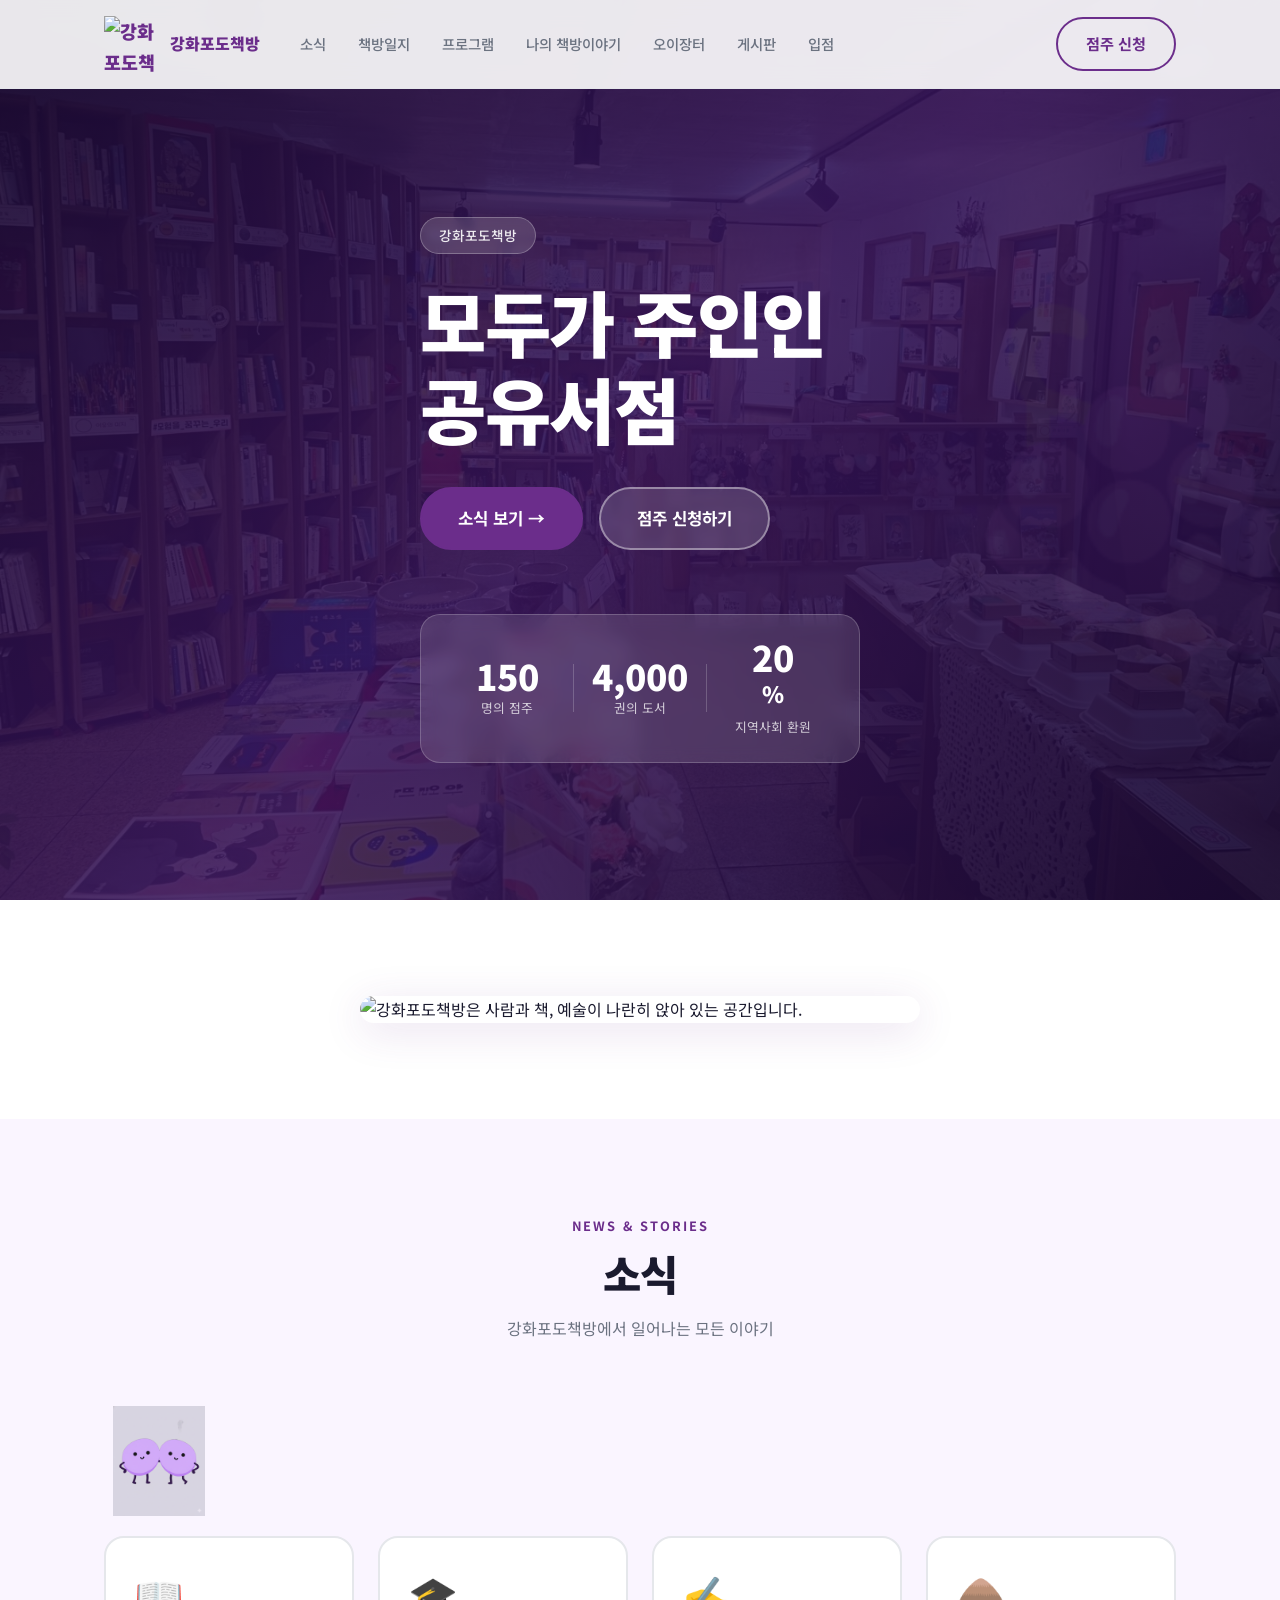
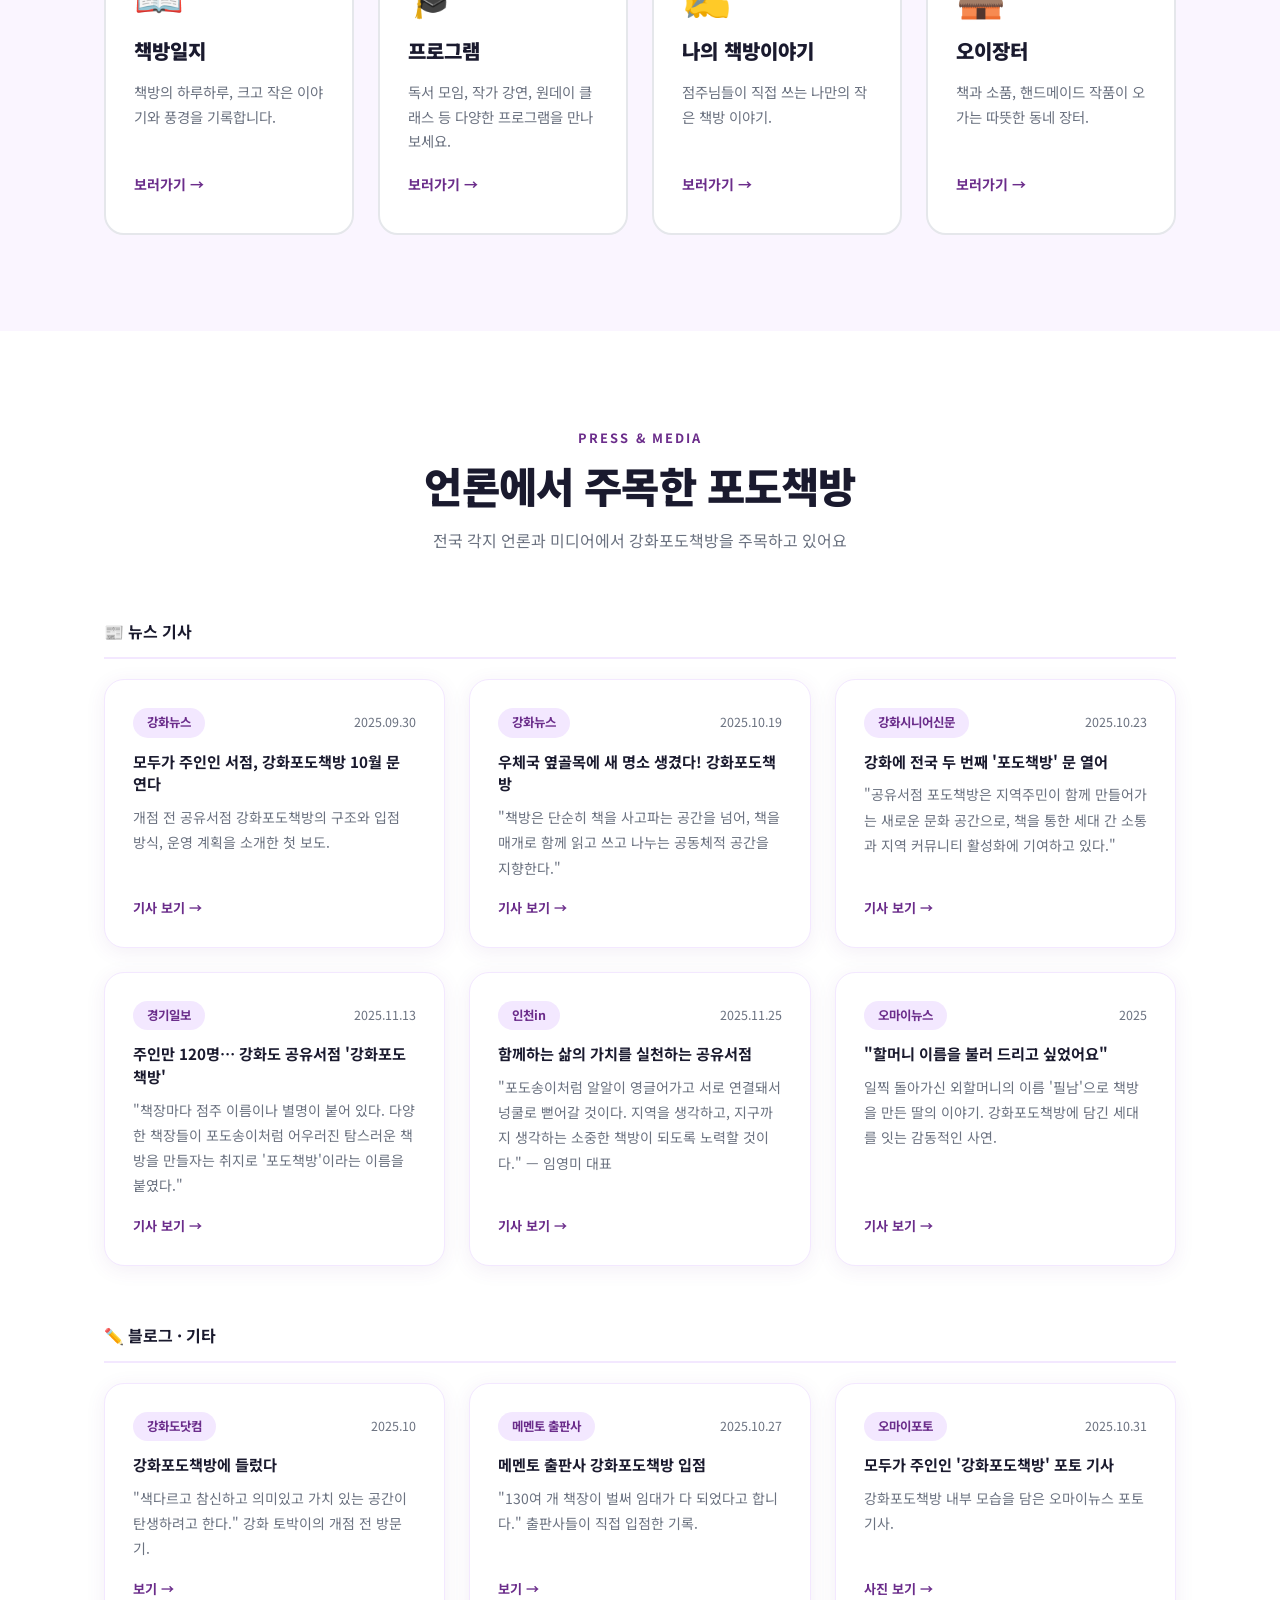
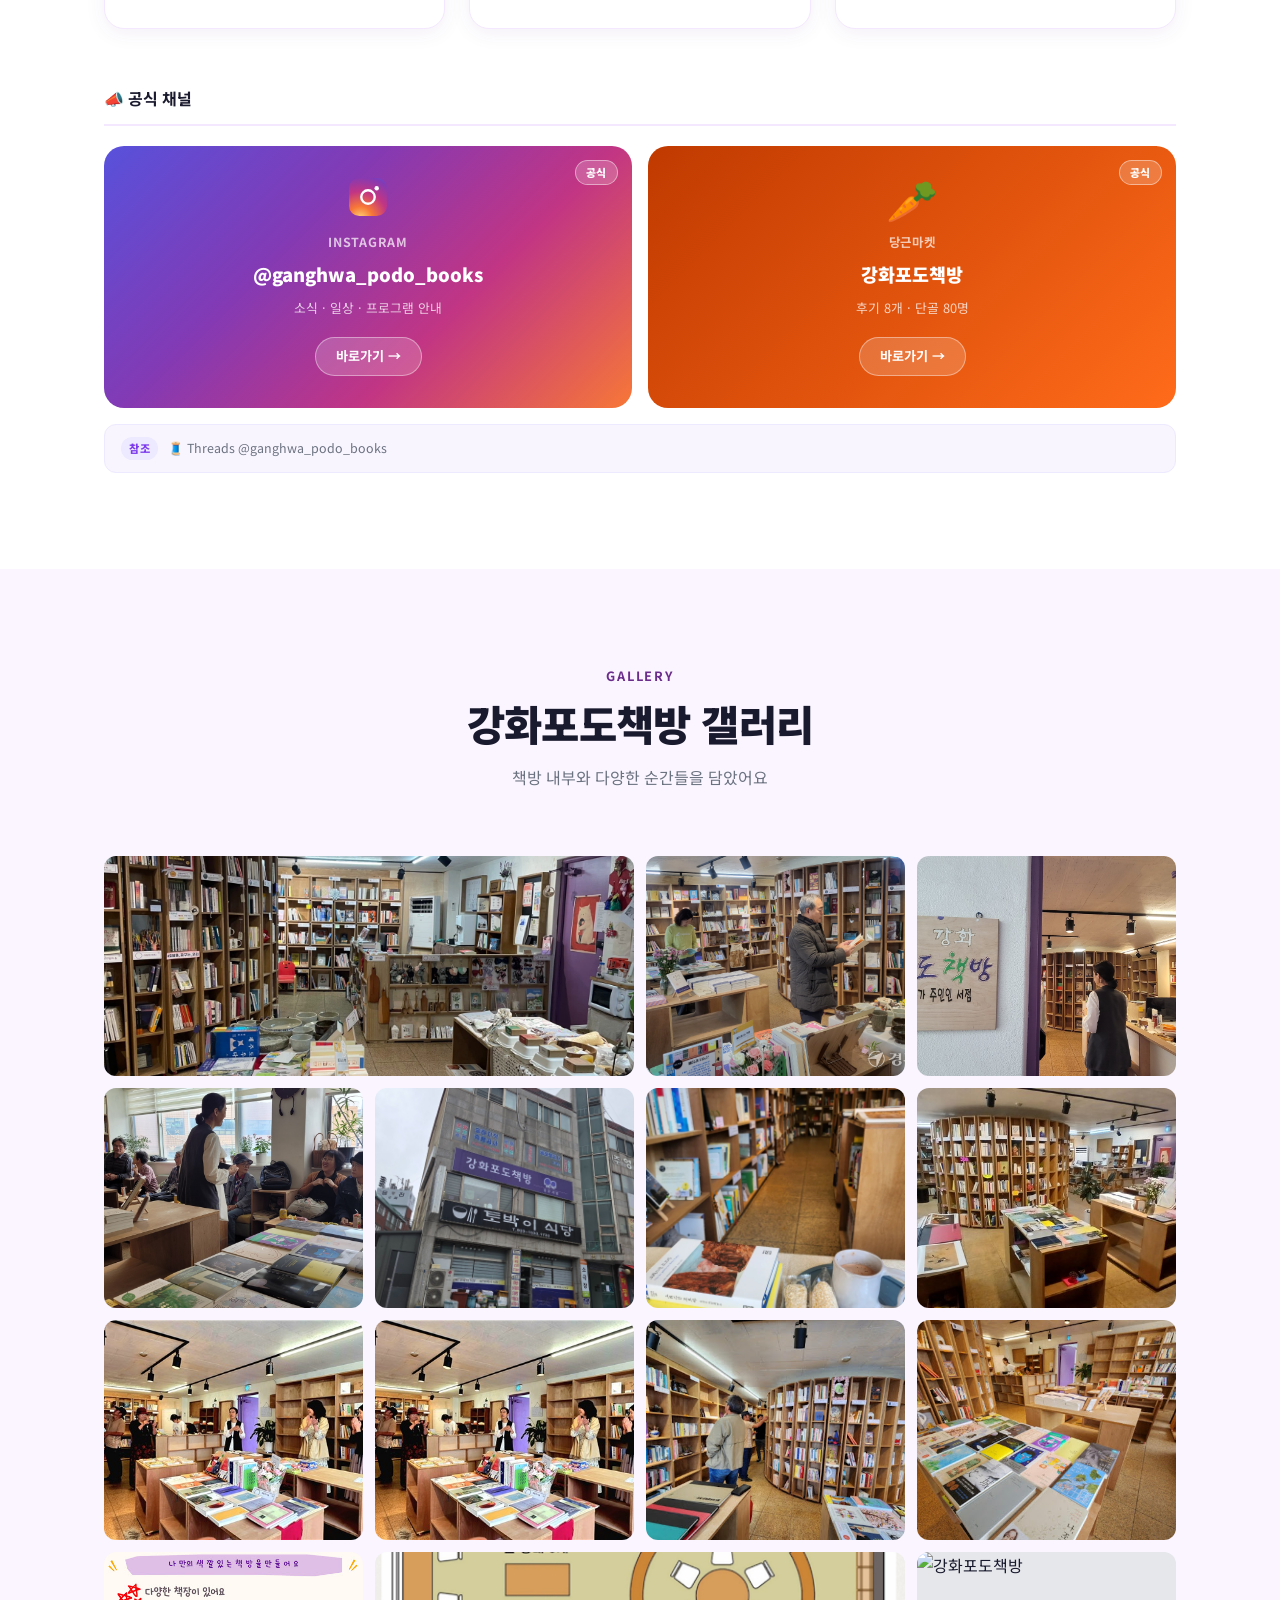
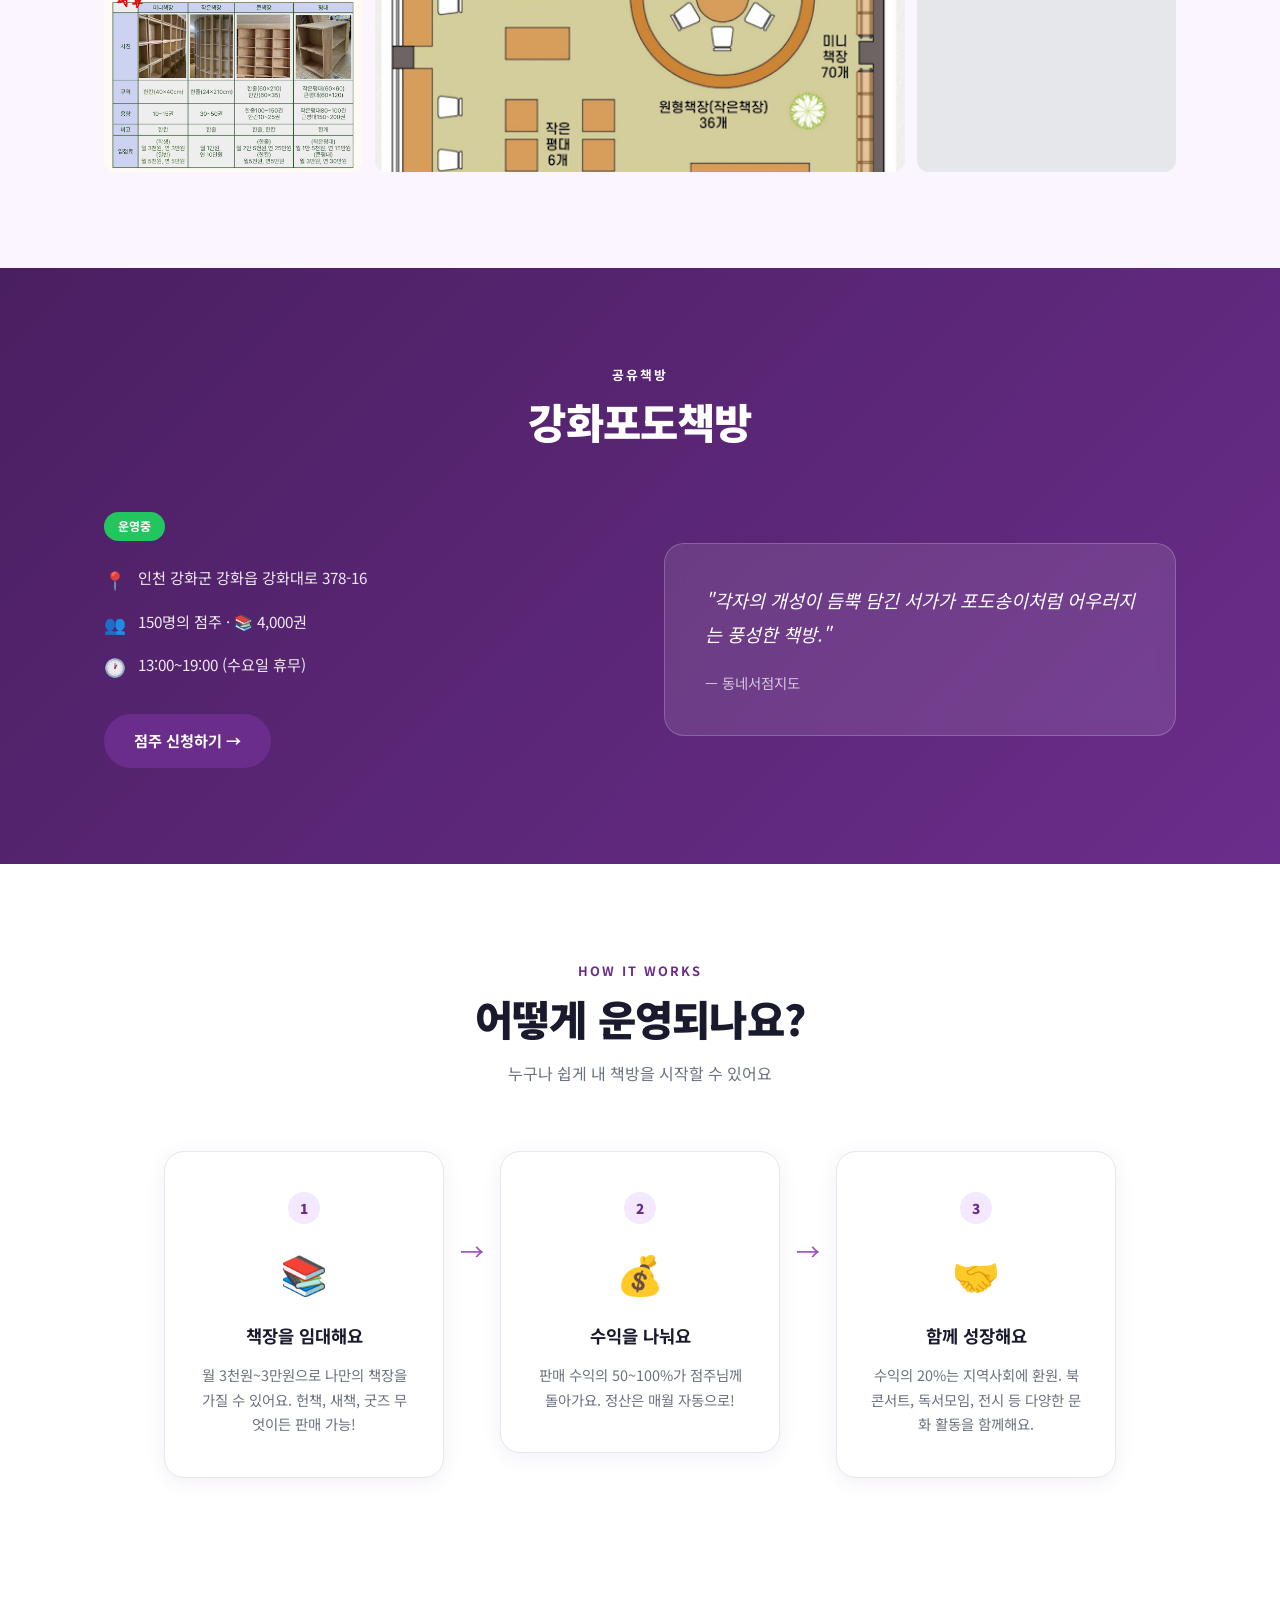
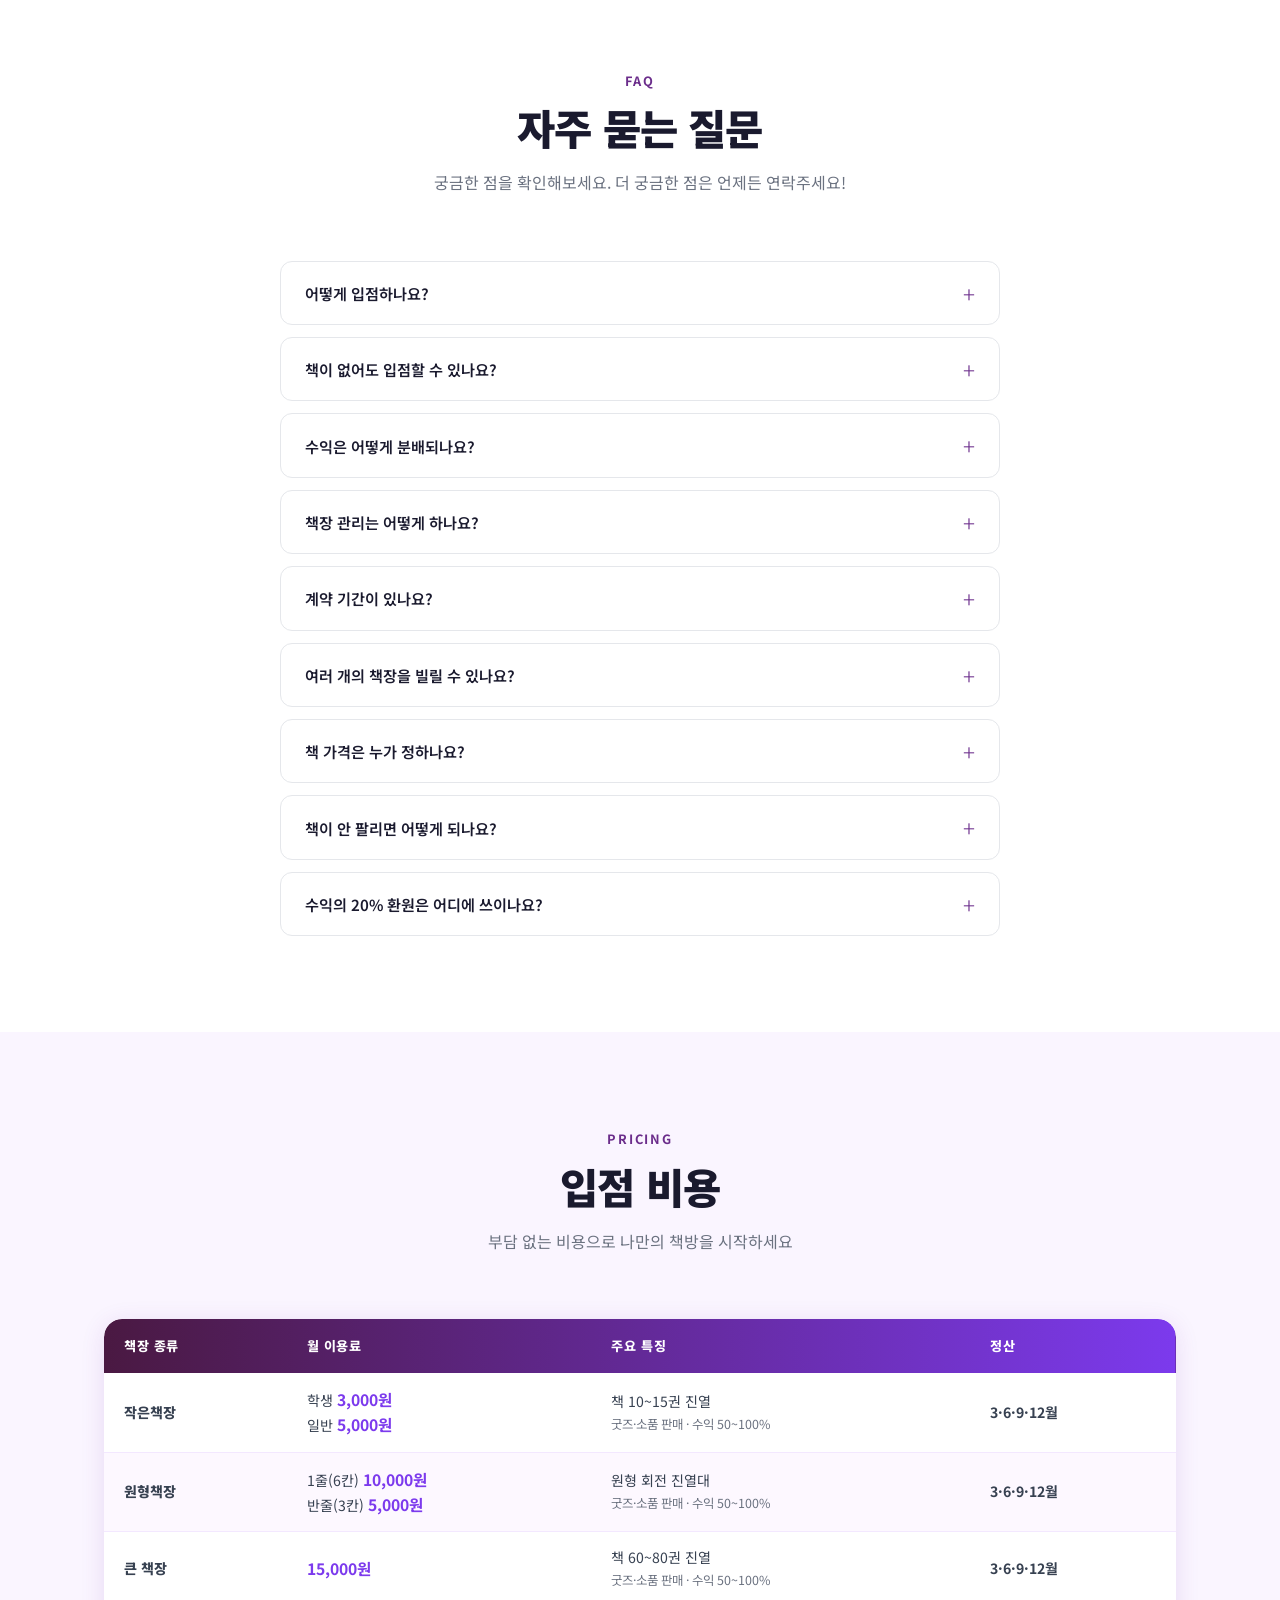
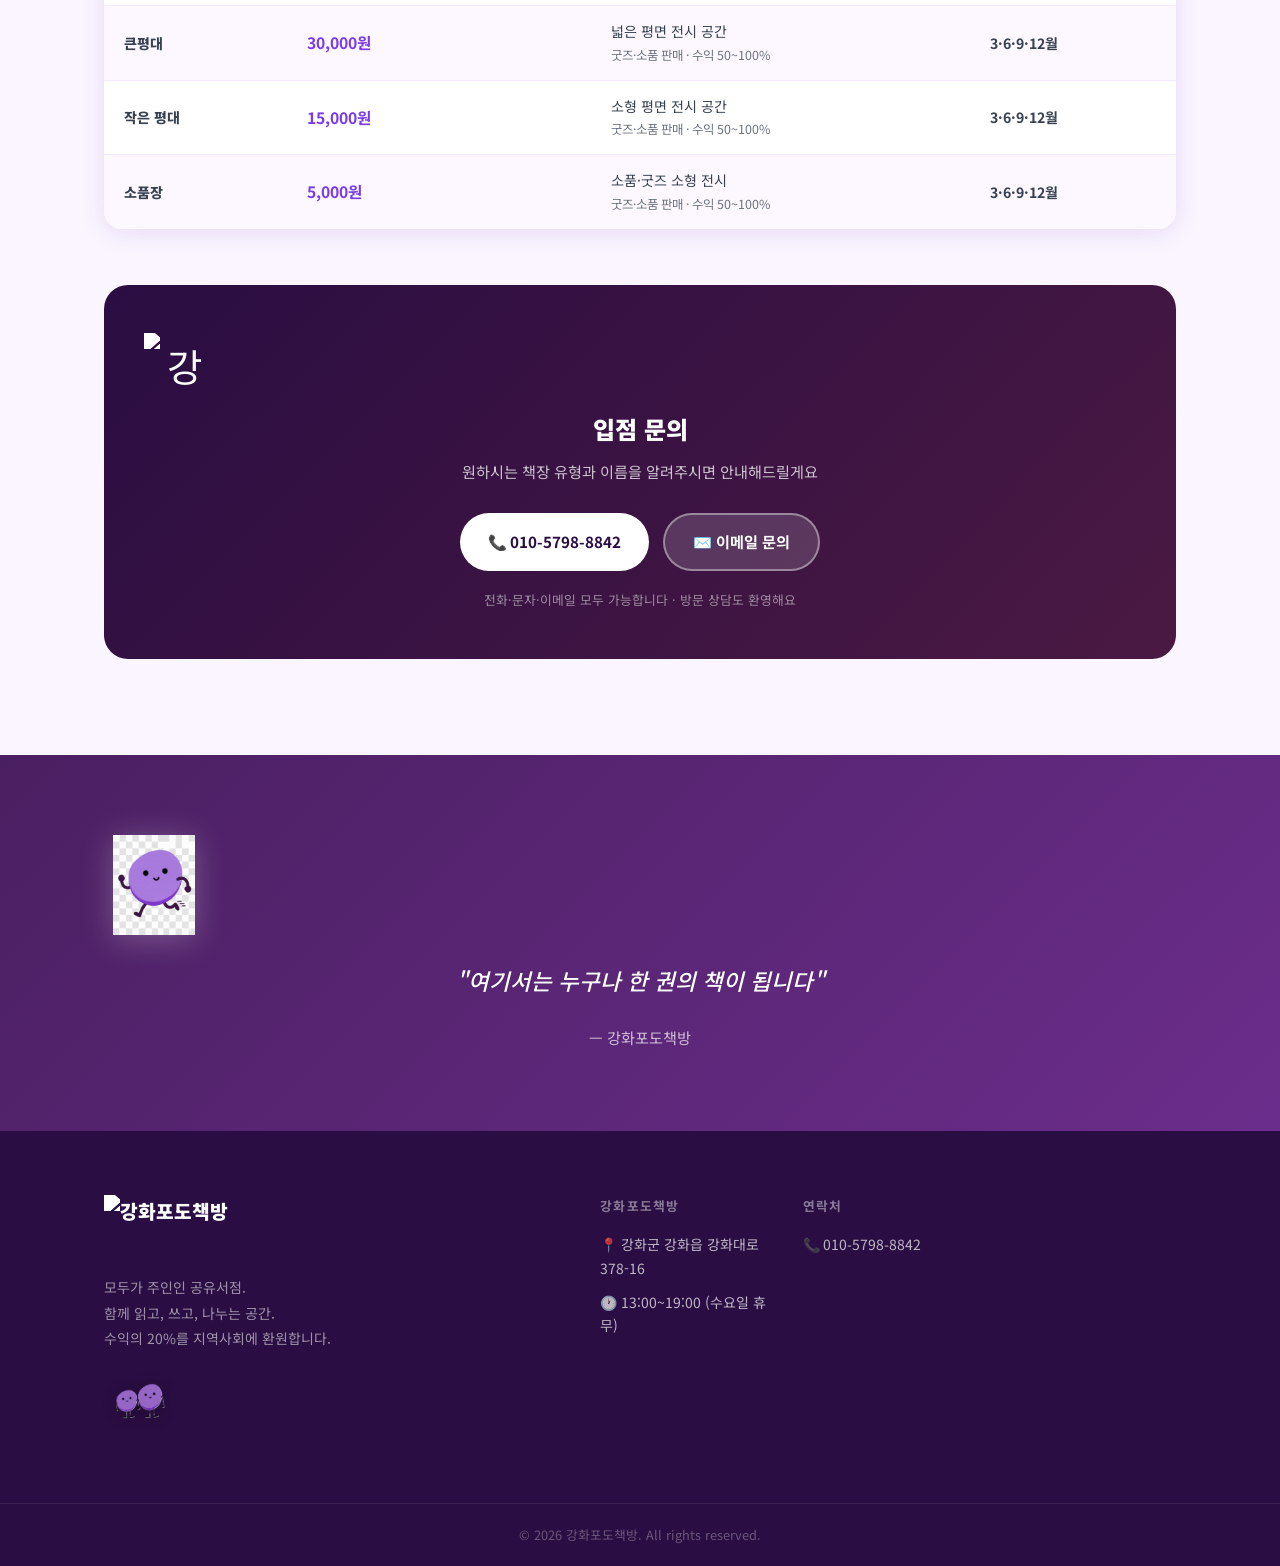
==== index.html @ 35119c58 "마스코트 캐릭터 이미지 3종 사이트에 배치 - 소식 섹션 상단: 두 캐릭터 이미지 (mix-blend-mode로 자연스럽게 배치) - 마지막 인용구 섹션: 달리는 캐릭터 (투명 배" ====
<!DOCTYPE html>
<html lang="ko">
<head>
  <meta charset="UTF-8" />
  <meta name="viewport" content="width=device-width, initial-scale=1.0" />
  <title>강화 포도책방 — 모두가 주인인 공유서점</title>
  <meta name="description" content="강화도의 공유서점 포도책방. 내 책장 하나로 책방 주인이 되세요. 함께 읽고, 쓰고, 나누는 공간." />
  <meta name="color-scheme" content="light only" />
  <link rel="stylesheet" href="style.css" />
  <link rel="preconnect" href="https://fonts.googleapis.com" />
  <link rel="preconnect" href="https://fonts.gstatic.com" crossorigin />
  <link href="https://fonts.googleapis.com/css2?family=Noto+Sans+KR:wght@400;500;700;900&display=swap" rel="stylesheet" />
</head>
<body>

  <!-- 헤더 -->
  <header class="header" id="header">
    <div class="container header__inner">
      <a href="#" class="header__logo">
        <img src="images/logo.png" alt="강화 포도책방" class="header__logo-img" />
        <span class="header__logo-text">강화포도책방</span>
      </a>
      <nav class="header__nav" id="headerNav">
        <a href="#news">소식</a>
        <a href="journal.html">책방일지</a>
        <a href="program.html">프로그램</a>
        <a href="story.html">나의 책방이야기</a>
        <a href="market.html">오이장터</a>
        <a href="board.html">게시판</a>
        <a href="#pricing">입점</a>
      </nav>
      <div class="header__actions">
        <a href="#pricing" class="btn btn--outline">점주 신청</a>
      </div>
      <button class="header__toggle" id="menuToggle" aria-label="메뉴 열기">
        <span></span><span></span><span></span>
      </button>
    </div>
  </header>

  <!-- 히어로 -->
  <section class="hero" style="background-image: url('images/YlMzamNuQ1ZyUFN2X2tUYzhSMjBD.jpeg');">
    <div class="container hero__inner">
      <div class="hero__badge">강화포도책방</div>
      <h1 class="hero__title">모두가 주인인<br />공유서점</h1>
      <p class="hero__desc">
        <!-- TODO: 공예작가님 소개 내용 입력 예정 -->
      </p>
      <div class="hero__actions">
        <a href="#news" class="btn btn--primary btn--lg">소식 보기 →</a>
        <a href="#pricing" class="btn btn--ghost btn--lg">점주 신청하기</a>
      </div>
      <div class="hero__stats">
        <div class="stat">
          <span class="stat__num" data-target="150">0</span>
          <span class="stat__label">명의 점주</span>
        </div>
        <div class="stat__divider"></div>
        <div class="stat">
          <span class="stat__num" data-target="4000">0</span>
          <span class="stat__label">권의 도서</span>
        </div>
        <div class="stat__divider"></div>
        <div class="stat">
          <span class="stat__num" data-target="20">0</span>
          <span class="stat__unit">%</span>
          <span class="stat__label">지역사회 환원</span>
        </div>
      </div>
    </div>
    <div class="hero__bg-deco" aria-hidden="true">🍇</div>
  </section>

  <!-- 책방 소개 -->
  <section class="section section--intro" id="about">
    <div class="container">
      <div class="intro__inner">
        <div class="intro__image-wrap">
          <img src="images/intro.png" alt="강화포도책방은 사람과 책, 예술이 나란히 앉아 있는 공간입니다." class="intro__image" />
        </div>
      </div>
    </div>
  </section>

  <!-- 소식 -->
  <section class="section section--light" id="news">
    <div class="container">
      <div class="section__header">
        <p class="section__eyebrow">News &amp; Stories</p>
        <h2 class="section__title">소식</h2>
        <p class="section__sub">강화포도책방에서 일어나는 모든 이야기</p>
      </div>
      <div class="news-mascot-row">
        <img src="images/KakaoTalk_Photo_2026-03-30-12-17-25.png" alt="" class="news-mascot-img" />
      </div>
      <div class="news-grid">
        <a href="journal.html" class="news-card">
          <div class="news-card__icon">📖</div>
          <h3 class="news-card__title">책방일지</h3>
          <p class="news-card__desc">책방의 하루하루, 크고 작은 이야기와 풍경을 기록합니다.</p>
          <span class="news-card__link">보러가기 →</span>
        </a>
        <a href="program.html" class="news-card">
          <div class="news-card__icon">🎓</div>
          <h3 class="news-card__title">프로그램</h3>
          <p class="news-card__desc">독서 모임, 작가 강연, 원데이 클래스 등 다양한 프로그램을 만나보세요.</p>
          <span class="news-card__link">보러가기 →</span>
        </a>
        <a href="story.html" class="news-card">
          <div class="news-card__icon">✍️</div>
          <h3 class="news-card__title">나의 책방이야기</h3>
          <p class="news-card__desc">점주님들이 직접 쓰는 나만의 작은 책방 이야기.</p>
          <span class="news-card__link">보러가기 →</span>
        </a>
        <a href="market.html" class="news-card">
          <div class="news-card__icon">🛖</div>
          <h3 class="news-card__title">오이장터</h3>
          <p class="news-card__desc">책과 소품, 핸드메이드 작품이 오가는 따뜻한 동네 장터.</p>
          <span class="news-card__link">보러가기 →</span>
        </a>
      </div>
    </div>
  </section>

  <!-- 언론 보도 -->
  <section class="section" id="press">
    <div class="container">
      <div class="section__header">
        <p class="section__eyebrow">Press &amp; Media</p>
        <h2 class="section__title">언론에서 주목한 포도책방</h2>
        <p class="section__sub">전국 각지 언론과 미디어에서 강화포도책방을 주목하고 있어요</p>
      </div>

      <!-- 뉴스 기사 -->
      <div class="press-category">
        <h3 class="press-category__title">📰 뉴스 기사</h3>
        <div class="press-grid">
          <a class="press-card press-card--link" href="http://www.ganghwanews.co.kr/news/articleView.html?idxno=10854" target="_blank" rel="noopener">
            <div class="press-card__top">
              <div class="press-card__source">강화뉴스</div>
              <span class="press-card__date">2025.09.30</span>
            </div>
            <h3 class="press-card__title">모두가 주인인 서점, 강화포도책방 10월 문 연다</h3>
            <p class="press-card__quote">개점 전 공유서점 강화포도책방의 구조와 입점 방식, 운영 계획을 소개한 첫 보도.</p>
            <span class="press-card__link-hint">기사 보기 →</span>
          </a>
          <a class="press-card press-card--link" href="http://www.ganghwanews.co.kr/news/articleView.html?idxno=10891" target="_blank" rel="noopener">
            <div class="press-card__top">
              <div class="press-card__source">강화뉴스</div>
              <span class="press-card__date">2025.10.19</span>
            </div>
            <h3 class="press-card__title">우체국 옆골목에 새 명소 생겼다! 강화포도책방</h3>
            <p class="press-card__quote">"책방은 단순히 책을 사고파는 공간을 넘어, 책을 매개로 함께 읽고 쓰고 나누는 공동체적 공간을 지향한다."</p>
            <span class="press-card__link-hint">기사 보기 →</span>
          </a>
          <a class="press-card press-card--link" href="https://ganghwa-senior.com/main-news/12596/" target="_blank" rel="noopener">
            <div class="press-card__top">
              <div class="press-card__source">강화시니어신문</div>
              <span class="press-card__date">2025.10.23</span>
            </div>
            <h3 class="press-card__title">강화에 전국 두 번째 '포도책방' 문 열어</h3>
            <p class="press-card__quote">"공유서점 포도책방은 지역주민이 함께 만들어가는 새로운 문화 공간으로, 책을 통한 세대 간 소통과 지역 커뮤니티 활성화에 기여하고 있다."</p>
            <span class="press-card__link-hint">기사 보기 →</span>
          </a>
          <a class="press-card press-card--link" href="https://www.kyeonggi.com/article/20251113580087" target="_blank" rel="noopener">
            <div class="press-card__top">
              <div class="press-card__source">경기일보</div>
              <span class="press-card__date">2025.11.13</span>
            </div>
            <h3 class="press-card__title">주인만 120명… 강화도 공유서점 '강화포도책방'</h3>
            <p class="press-card__quote">"책장마다 점주 이름이나 별명이 붙어 있다. 다양한 책장들이 포도송이처럼 어우러진 탐스러운 책방을 만들자는 취지로 '포도책방'이라는 이름을 붙였다."</p>
            <span class="press-card__link-hint">기사 보기 →</span>
          </a>
          <a class="press-card press-card--link" href="https://www.incheonin.com/news/articleView.html?idxno=113939" target="_blank" rel="noopener">
            <div class="press-card__top">
              <div class="press-card__source">인천in</div>
              <span class="press-card__date">2025.11.25</span>
            </div>
            <h3 class="press-card__title">함께하는 삶의 가치를 실천하는 공유서점</h3>
            <p class="press-card__quote">"포도송이처럼 알알이 영글어가고 서로 연결돼서 넝쿨로 뻗어갈 것이다. 지역을 생각하고, 지구까지 생각하는 소중한 책방이 되도록 노력할 것이다." — 임영미 대표</p>
            <span class="press-card__link-hint">기사 보기 →</span>
          </a>
          <a class="press-card press-card--link" href="https://star.ohmynews.com/NWS_Web/view/at_pg.aspx?CNTN_CD=A0003178965" target="_blank" rel="noopener">
            <div class="press-card__top">
              <div class="press-card__source">오마이뉴스</div>
              <span class="press-card__date">2025</span>
            </div>
            <h3 class="press-card__title">"할머니 이름을 불러 드리고 싶었어요"</h3>
            <p class="press-card__quote">일찍 돌아가신 외할머니의 이름 '필남'으로 책방을 만든 딸의 이야기. 강화포도책방에 담긴 세대를 잇는 감동적인 사연.</p>
            <span class="press-card__link-hint">기사 보기 →</span>
          </a>
        </div>
      </div>

      <!-- 블로그·기타 -->
      <div class="press-category">
        <h3 class="press-category__title">✏️ 블로그 · 기타</h3>
        <div class="press-grid press-grid--3">
          <a class="press-card press-card--link" href="https://www.ganghwado.com/572" target="_blank" rel="noopener">
            <div class="press-card__top">
              <div class="press-card__source">강화도닷컴</div>
              <span class="press-card__date">2025.10</span>
            </div>
            <h3 class="press-card__title">강화포도책방에 들렀다</h3>
            <p class="press-card__quote">"색다르고 참신하고 의미있고 가치 있는 공간이 탄생하려고 한다." 강화 토박이의 개점 전 방문기.</p>
            <span class="press-card__link-hint">보기 →</span>
          </a>
          <a class="press-card press-card--link" href="https://mementopub.tistory.com/197" target="_blank" rel="noopener">
            <div class="press-card__top">
              <div class="press-card__source">메멘토 출판사</div>
              <span class="press-card__date">2025.10.27</span>
            </div>
            <h3 class="press-card__title">메멘토 출판사 강화포도책방 입점</h3>
            <p class="press-card__quote">"130여 개 책장이 벌써 임대가 다 되었다고 합니다." 출판사들이 직접 입점한 기록.</p>
            <span class="press-card__link-hint">보기 →</span>
          </a>
          <a class="press-card press-card--link" href="https://www.ohmynews.com/NWS_Web/View/img_pg.aspx?CNTN_CD=IE003542324" target="_blank" rel="noopener">
            <div class="press-card__top">
              <div class="press-card__source">오마이포토</div>
              <span class="press-card__date">2025.10.31</span>
            </div>
            <h3 class="press-card__title">모두가 주인인 '강화포도책방' 포토 기사</h3>
            <p class="press-card__quote">강화포도책방 내부 모습을 담은 오마이뉴스 포토 기사.</p>
            <span class="press-card__link-hint">사진 보기 →</span>
          </a>
        </div>
      </div>

      <!-- 공식 채널 -->
      <div class="press-category">
        <h3 class="press-category__title">📣 공식 채널</h3>
        <div class="official-channels">
          <a class="official-ch official-ch--instagram" href="https://www.instagram.com/ganghwa_podo_books/" target="_blank" rel="noopener">
            <div class="official-ch__badge">공식</div>
            <div class="official-ch__icon">
              <svg viewBox="0 0 48 48" width="38" height="38" fill="none" xmlns="http://www.w3.org/2000/svg">
                <defs>
                  <radialGradient id="ig1" cx="30%" cy="107%" r="130%">
                    <stop offset="0%" stop-color="#ffd879"/>
                    <stop offset="25%" stop-color="#f77737"/>
                    <stop offset="55%" stop-color="#c13584"/>
                    <stop offset="85%" stop-color="#833ab4"/>
                    <stop offset="100%" stop-color="#5851db"/>
                  </radialGradient>
                </defs>
                <rect width="48" height="48" rx="13" fill="url(#ig1)"/>
                <circle cx="24" cy="24" r="8.5" stroke="white" stroke-width="3" fill="none"/>
                <circle cx="35" cy="13" r="2.8" fill="white"/>
              </svg>
            </div>
            <div class="official-ch__name">Instagram</div>
            <div class="official-ch__handle">@ganghwa_podo_books</div>
            <div class="official-ch__desc">소식 · 일상 · 프로그램 안내</div>
            <span class="official-ch__cta">바로가기 →</span>
          </a>
          <a class="official-ch official-ch--daangn" href="https://www.daangn.com/kr/local-profile/%EA%B0%95%ED%99%94%ED%8F%AC%EB%8F%84%EC%B1%85%EB%B0%A9-54bny7qqiuf7/" target="_blank" rel="noopener">
            <div class="official-ch__badge">공식</div>
            <div class="official-ch__icon">🥕</div>
            <div class="official-ch__name">당근마켓</div>
            <div class="official-ch__handle">강화포도책방</div>
            <div class="official-ch__desc">후기 8개 · 단골 80명</div>
            <span class="official-ch__cta">바로가기 →</span>
          </a>
        </div>
        <!-- 참조 채널 -->
        <div class="ref-channels">
          <span class="ref-channels__label">참조</span>
          <a class="ref-ch" href="https://www.threads.com/@ganghwa_podo_books" target="_blank" rel="noopener">
            🧵 Threads @ganghwa_podo_books
          </a>
        </div>
      </div>

    </div>
  </section>

  <!-- 갤러리 -->
  <section class="section section--light" id="gallery">
    <div class="container">
      <div class="section__header">
        <p class="section__eyebrow">Gallery</p>
        <h2 class="section__title">강화포도책방 갤러리</h2>
        <p class="section__sub">책방 내부와 다양한 순간들을 담았어요</p>
      </div>
      <div class="gallery-grid">
        <div class="gallery-item gallery-item--wide" onclick="openLightbox(this)">
          <img src="images/YlMzamNuQ1ZyUFN2X2tUYzhSMjBD.jpeg" alt="강화포도책방 전경" loading="lazy" />
          <div class="gallery-item__overlay"><span>강화포도책방</span></div>
        </div>
        <div class="gallery-item" onclick="openLightbox(this)">
          <img src="images/20251113580147.jpeg" alt="강화포도책방 내부" loading="lazy" />
          <div class="gallery-item__overlay"><span>책방 내부</span></div>
        </div>
        <div class="gallery-item" onclick="openLightbox(this)">
          <img src="images/IE003542324_STD.jpg" alt="강화포도책방 책장" loading="lazy" />
          <div class="gallery-item__overlay"><span>책장 풍경</span></div>
        </div>
        <div class="gallery-item" onclick="openLightbox(this)">
          <img src="images/IE003542313_STD.jpg" alt="강화포도책방 방문객" loading="lazy" />
          <div class="gallery-item__overlay"><span>방문객과 책</span></div>
        </div>
        <div class="gallery-item" onclick="openLightbox(this)">
          <img src="images/MzY4YWUzNjEyYzdkOGE4NjdmYmZmMzI2ZTc4NTFmYTk0MDgwOWZiMDY4ODgwMjdkNzc2M2QxMTRhNWFiYzBjOV8wLmpwZWc=.jpeg" alt="강화포도책방" loading="lazy" />
          <div class="gallery-item__overlay"><span>포도책방</span></div>
        </div>
        <div class="gallery-item" onclick="openLightbox(this)">
          <img src="images/THJOS3BsMkluTEQ3NVFfcmVJNFVm.jpeg" alt="강화포도책방" loading="lazy" />
          <div class="gallery-item__overlay"><span>포도책방</span></div>
        </div>
        <div class="gallery-item" onclick="openLightbox(this)">
          <img src="images/113939_175963_181.jpg" alt="강화포도책방 공유서점" loading="lazy" />
          <div class="gallery-item__overlay"><span>공유서점</span></div>
        </div>
        <div class="gallery-item" onclick="openLightbox(this)">
          <img src="images/1.-공유서점-포도책방-모습.-사진왕영분-1.jpg" alt="공유서점 포도책방 모습" loading="lazy" />
          <div class="gallery-item__overlay"><span>포도책방 모습</span></div>
        </div>
        <div class="gallery-item" onclick="openLightbox(this)">
          <img src="images/1.-공유서점-포도책방-모습.-사진왕영분-1 (1).jpg" alt="공유서점 포도책방 모습" loading="lazy" />
          <div class="gallery-item__overlay"><span>포도책방 모습</span></div>
        </div>
        <div class="gallery-item" onclick="openLightbox(this)">
          <img src="images/unnamed.jpg" alt="강화포도책방" loading="lazy" />
          <div class="gallery-item__overlay"><span>포도책방</span></div>
        </div>
        <div class="gallery-item" onclick="openLightbox(this)">
          <img src="images/unnamed (1).jpg" alt="강화포도책방" loading="lazy" />
          <div class="gallery-item__overlay"><span>포도책방</span></div>
        </div>
        <div class="gallery-item" onclick="openLightbox(this)">
          <img src="images/unnamed (2).jpg" alt="강화포도책방" loading="lazy" />
          <div class="gallery-item__overlay"><span>포도책방</span></div>
        </div>
        <div class="gallery-item gallery-item--wide" onclick="openLightbox(this)">
          <img src="images/unnamed.png" alt="강화포도책방" loading="lazy" />
          <div class="gallery-item__overlay"><span>포도책방</span></div>
        </div>
        <div class="gallery-item" onclick="openLightbox(this)">
          <img src="images/1769948047090.jpg" alt="강화포도책방" loading="lazy" />
          <div class="gallery-item__overlay"><span>포도책방</span></div>
        </div>
      </div>
    </div>
  </section>

  <!-- 라이트박스 -->
  <div class="lightbox" id="lightbox" onclick="closeLightbox()">
    <button class="lightbox__close" onclick="closeLightbox()">✕</button>
    <button class="lightbox__prev" onclick="event.stopPropagation(); moveLightbox(-1)">‹</button>
    <button class="lightbox__next" onclick="event.stopPropagation(); moveLightbox(1)">›</button>
    <img class="lightbox__img" id="lightboxImg" src="" alt="" />
  </div>

  <!-- 강화점 소개 -->
  <section class="section section--grape" id="branch">
    <div class="container">
      <div class="section__header section__header--light">
        <p class="section__eyebrow">공유책방</p>
        <h2 class="section__title">강화포도책방</h2>
      </div>
      <div class="branch">
        <div class="branch__info">
          <div class="branch__badge">운영중</div>
          <ul class="branch__meta">
            <li>
              <span class="branch__icon">📍</span>
              <span>인천 강화군 강화읍 강화대로 378-16</span>
            </li>
            <li>
              <span class="branch__icon">👥</span>
              <span>150명의 점주 · 📚 4,000권</span>
            </li>
            <li>
              <span class="branch__icon">🕐</span>
              <span>13:00~19:00 (수요일 휴무)</span>
            </li>

          </ul>
          <a href="#pricing" class="btn btn--primary">점주 신청하기 →</a>
        </div>
        <div class="branch__quote">
          <blockquote>
            <p>"각자의 개성이 듬뿍 담긴 서가가 포도송이처럼 어우러지는 풍성한 책방."</p>
            <footer>— 동네서점지도</footer>
          </blockquote>
        </div>
      </div>
    </div>
  </section>

  <!-- 운영 방식 -->
  <section class="section" id="how">
    <div class="container">
      <div class="section__header">
        <p class="section__eyebrow">How it works</p>
        <h2 class="section__title">어떻게 운영되나요?</h2>
        <p class="section__sub">누구나 쉽게 내 책방을 시작할 수 있어요</p>
      </div>
      <div class="steps">
        <div class="step">
          <div class="step__num">1</div>
          <div class="step__icon">📚</div>
          <h3 class="step__title">책장을 임대해요</h3>
          <p class="step__desc">월 3천원~3만원으로 나만의 책장을 가질 수 있어요. 헌책, 새책, 굿즈 무엇이든 판매 가능!</p>
        </div>
        <div class="step__arrow" aria-hidden="true">→</div>
        <div class="step">
          <div class="step__num">2</div>
          <div class="step__icon">💰</div>
          <h3 class="step__title">수익을 나눠요</h3>
          <p class="step__desc">판매 수익의 50~100%가 점주님께 돌아가요. 정산은 매월 자동으로!</p>
        </div>
        <div class="step__arrow" aria-hidden="true">→</div>
        <div class="step">
          <div class="step__num">3</div>
          <div class="step__icon">🤝</div>
          <h3 class="step__title">함께 성장해요</h3>
          <p class="step__desc">수익의 20%는 지역사회에 환원. 북콘서트, 독서모임, 전시 등 다양한 문화 활동을 함께해요.</p>
        </div>
      </div>
    </div>
  </section>

  <!-- FAQ -->
  <section class="section" id="faq">
    <div class="container">
      <div class="section__header">
        <p class="section__eyebrow">FAQ</p>
        <h2 class="section__title">자주 묻는 질문</h2>
        <p class="section__sub">궁금한 점을 확인해보세요. 더 궁금한 점은 언제든 연락주세요!</p>
      </div>
      <div class="faq-list">
        <div class="faq-item">
          <button class="faq-item__question" aria-expanded="false">
            어떻게 입점하나요?
            <span class="faq-item__icon">+</span>
          </button>
          <div class="faq-item__answer">
            <p>이 페이지에서 원하시는 플랜의 신청하기 버튼을 누르시거나, 직접 방문하셔서 상담받으실 수 있습니다. 원하시는 책장 크기와 위치를 선택하시면, 바로 입점 가능합니다.</p>
          </div>
        </div>
        <div class="faq-item">
          <button class="faq-item__question" aria-expanded="false">
            책이 없어도 입점할 수 있나요?
            <span class="faq-item__icon">+</span>
          </button>
          <div class="faq-item__answer">
            <p>네, 가능합니다! 책뿐만 아니라 직접 만든 굿즈, 소품, 그림 등도 판매할 수 있습니다. 자신만의 개성 있는 공간으로 꾸며보세요.</p>
          </div>
        </div>
        <div class="faq-item">
          <button class="faq-item__question" aria-expanded="false">
            수익은 어떻게 분배되나요?
            <span class="faq-item__icon">+</span>
          </button>
          <div class="faq-item__answer">
            <p>헌책은 50:50, 새책은 85~100% 점주님께 돌아갑니다. 포도책방을 통해 주문한 새책은 100% 점주 수익입니다. 정산은 매월 진행됩니다.</p>
          </div>
        </div>
        <div class="faq-item">
          <button class="faq-item__question" aria-expanded="false">
            책장 관리는 어떻게 하나요?
            <span class="faq-item__icon">+</span>
          </button>
          <div class="faq-item__answer">
            <p>판매, 재고관리, 정산 등 모든 운영은 책방에서 대행해드립니다. 점주님은 한 달에 한 번 정도 책장 정리만 해주시면 됩니다.</p>
          </div>
        </div>
        <div class="faq-item">
          <button class="faq-item__question" aria-expanded="false">
            계약 기간이 있나요?
            <span class="faq-item__icon">+</span>
          </button>
          <div class="faq-item__answer">
            <p>최소 1개월부터 가능합니다. 언제든 해지 가능하며, 해지 시 남은 기간 이용료는 환불해드립니다.</p>
          </div>
        </div>
        <div class="faq-item">
          <button class="faq-item__question" aria-expanded="false">
            여러 개의 책장을 빌릴 수 있나요?
            <span class="faq-item__icon">+</span>
          </button>
          <div class="faq-item__answer">
            <p>네! 원하시는 만큼 여러 책장을 임대하실 수 있습니다. 여러 지점에 동시에 입점하는 것도 가능합니다.</p>
          </div>
        </div>
        <div class="faq-item">
          <button class="faq-item__question" aria-expanded="false">
            책 가격은 누가 정하나요?
            <span class="faq-item__icon">+</span>
          </button>
          <div class="faq-item__answer">
            <p>점주님이 직접 정합니다. 헌책의 경우 보통 정가의 50% 내외로 책정하시는 분이 많지만, 자유롭게 정하실 수 있습니다.</p>
          </div>
        </div>
        <div class="faq-item">
          <button class="faq-item__question" aria-expanded="false">
            책이 안 팔리면 어떻게 되나요?
            <span class="faq-item__icon">+</span>
          </button>
          <div class="faq-item__answer">
            <p>책장 임대료 외에 추가 비용은 없습니다. 책이 안 팔려도 부담 없이 계속 진열해두실 수 있어요.</p>
          </div>
        </div>
        <div class="faq-item">
          <button class="faq-item__question" aria-expanded="false">
            수익의 20% 환원은 어디에 쓰이나요?
            <span class="faq-item__icon">+</span>
          </button>
          <div class="faq-item__answer">
            <p>지역 도서관 기증, 소외계층 독서 지원, 지역 문화 행사 후원 등에 사용됩니다. 포도책방은 수익을 지역사회와 나누는 사회적 책방을 지향합니다.</p>
          </div>
        </div>
      </div>
    </div>
  </section>

  <!-- 입점 비용 -->
  <section class="section section--light" id="pricing">
    <div class="container">
      <div class="section__header">
        <p class="section__eyebrow">Pricing</p>
        <h2 class="section__title">입점 비용</h2>
        <p class="section__sub">부담 없는 비용으로 나만의 책방을 시작하세요</p>
      </div>
      <div class="pricing-table-wrap">
        <table class="pricing-table">
          <thead>
            <tr>
              <th>책장 종류</th>
              <th>월 이용료</th>
              <th>주요 특징</th>
              <th>정산</th>
            </tr>
          </thead>
          <tbody>
            <tr>
              <td class="pt-name">작은책장</td>
              <td class="pt-price">학생 <strong>3,000원</strong><br>일반 <strong>5,000원</strong></td>
              <td>책 10~15권 진열<br><span class="pt-feat">굿즈·소품 판매 · 수익 50~100%</span></td>
              <td class="pt-settle">3·6·9·12월</td>
            </tr>
            <tr>
              <td class="pt-name">원형책장</td>
              <td class="pt-price">1줄(6칸) <strong>10,000원</strong><br>반줄(3칸) <strong>5,000원</strong></td>
              <td>원형 회전 진열대<br><span class="pt-feat">굿즈·소품 판매 · 수익 50~100%</span></td>
              <td class="pt-settle">3·6·9·12월</td>
            </tr>
            <tr>
              <td class="pt-name">큰 책장</td>
              <td class="pt-price"><strong>15,000원</strong></td>
              <td>책 60~80권 진열<br><span class="pt-feat">굿즈·소품 판매 · 수익 50~100%</span></td>
              <td class="pt-settle">3·6·9·12월</td>
            </tr>
            <tr>
              <td class="pt-name">큰평대</td>
              <td class="pt-price"><strong>30,000원</strong></td>
              <td>넓은 평면 전시 공간<br><span class="pt-feat">굿즈·소품 판매 · 수익 50~100%</span></td>
              <td class="pt-settle">3·6·9·12월</td>
            </tr>
            <tr>
              <td class="pt-name">작은 평대</td>
              <td class="pt-price"><strong>15,000원</strong></td>
              <td>소형 평면 전시 공간<br><span class="pt-feat">굿즈·소품 판매 · 수익 50~100%</span></td>
              <td class="pt-settle">3·6·9·12월</td>
            </tr>
            <tr>
              <td class="pt-name">소품장</td>
              <td class="pt-price"><strong>5,000원</strong></td>
              <td>소품·굿즈 소형 전시<br><span class="pt-feat">굿즈·소품 판매 · 수익 50~100%</span></td>
              <td class="pt-settle">3·6·9·12월</td>
            </tr>
          </tbody>
        </table>
      </div>

      <!-- 입점 문의 안내 -->
      <div class="pricing-contact">
        <div class="pricing-contact__icon"><img src="images/logo.png" alt="강화포도책방" class="pricing-contact__logo" /></div>
        <h3 class="pricing-contact__title">입점 문의</h3>
        <p class="pricing-contact__sub">원하시는 책장 유형과 이름을 알려주시면 안내해드릴게요</p>
        <div class="pricing-contact__links">
          <a href="tel:01057988842" class="pricing-contact__btn pricing-contact__btn--call">
            📞 010-5798-8842
          </a>
          <a href="mailto:ganghwa.podo@gmail.com" class="pricing-contact__btn pricing-contact__btn--mail">
            ✉️ 이메일 문의
          </a>
        </div>
        <p class="pricing-contact__note">전화·문자·이메일 모두 가능합니다 · 방문 상담도 환영해요</p>
      </div>

    </div>
  </section>

  <!-- 대표 인용구 -->
  <section class="section section--grape section--quote">
    <div class="container">
      <div class="quote-mascot">
        <img src="images/KakaoTalk_Photo_2026-03-30-12-17-29.png" alt="강화포도책방 마스코트" class="quote-mascot__img" />
      </div>
      <blockquote class="big-quote">
        <p>"여기서는 누구나 한 권의 책이 됩니다"</p>
        <footer>— 강화포도책방</footer>
      </blockquote>
    </div>
  </section>

  <!-- 푸터 -->
  <footer class="footer footer--deep">
    <div class="container footer__inner">
      <div class="footer__brand">
        <div class="footer__logo">
          <img src="images/logo.png" alt="강화포도책방" class="footer__logo-img" />
        </div>
        <p class="footer__tagline">모두가 주인인 공유서점.<br />함께 읽고, 쓰고, 나누는 공간.<br />수익의 20%를 지역사회에 환원합니다.</p>
        <div class="footer__mascot">
          <img src="images/KakaoTalk_Photo_2026-03-30-12-17-33.png" alt="" class="footer__mascot-img" />
        </div>
      </div>
      <div class="footer__links">
        <div class="footer__col">
          <h4>강화포도책방</h4>
          <ul>
            <li>📍 강화군 강화읍 강화대로 378-16</li>
            <li>🕐 13:00~19:00 (수요일 휴무)</li>
          </ul>
        </div>
        <div class="footer__col">
          <h4>연락처</h4>
          <ul>
            <li><a href="tel:01057988842">📞 010-5798-8842</a></li>
          </ul>
        </div>
      </div>
    </div>
    <div class="footer__bottom">
      <div class="container">
        <p>© 2026 강화포도책방. All rights reserved.</p>
      </div>
    </div>
  </footer>

  <script src="script.js"></script>
</body>
</html>
---- style.css ----
/* ===================================
   포도책방 강화점 — 메인 스타일시트
   =================================== */

/* 변수 */
:root {
  --grape: #6b2d8b;
  --grape-dark: #4a1f61;
  --grape-light: #9b4dca;
  --grape-pale: #f3e8ff;
  --grape-bg: #faf5ff;
  --gold: #f5a623;
  --text: #1a1a2e;
  --text-muted: #6b7280;
  --border: #e5e7eb;
  --white: #ffffff;
  --radius: 12px;
  --radius-lg: 20px;
  --shadow: 0 4px 20px rgba(107, 45, 139, 0.08);
  --shadow-lg: 0 8px 40px rgba(107, 45, 139, 0.15);
  --transition: 0.25s ease;
  --max-width: 1120px;
}

/* 리셋 & 기본 */
*, *::before, *::after {
  box-sizing: border-box;
  margin: 0;
  padding: 0;
}

html {
  scroll-behavior: smooth;
  font-size: 16px;
  color-scheme: light;
}

body {
  font-family: 'Noto Sans KR', 'Apple SD Gothic Neo', sans-serif;
  color: #1a1a2e;
  background: #ffffff;
  line-height: 1.7;
  -webkit-font-smoothing: antialiased;
}

a {
  color: inherit;
  text-decoration: none;
}

img {
  max-width: 100%;
  display: block;
}

ul {
  list-style: none;
}

/* 컨테이너 */
.container {
  max-width: var(--max-width);
  margin: 0 auto;
  padding: 0 24px;
}

/* 버튼 */
.btn {
  display: inline-flex;
  align-items: center;
  justify-content: center;
  padding: 12px 28px;
  border-radius: 50px;
  font-weight: 700;
  font-size: 0.95rem;
  cursor: pointer;
  border: 2px solid transparent;
  transition: all var(--transition);
  white-space: nowrap;
  text-decoration: none;
}

.btn--primary {
  background: var(--grape);
  color: var(--white);
  border-color: var(--grape);
}

.btn--primary:hover {
  background: var(--grape-dark);
  border-color: var(--grape-dark);
  transform: translateY(-2px);
  box-shadow: 0 6px 20px rgba(107, 45, 139, 0.35);
}

.btn--outline {
  background: transparent;
  color: var(--grape);
  border-color: var(--grape);
}

.btn--outline:hover {
  background: var(--grape);
  color: var(--white);
  transform: translateY(-2px);
}

.btn--ghost {
  background: rgba(255, 255, 255, 0.15);
  color: var(--white);
  border-color: rgba(255, 255, 255, 0.4);
  backdrop-filter: blur(4px);
}

.btn--ghost:hover {
  background: rgba(255, 255, 255, 0.25);
  border-color: rgba(255, 255, 255, 0.7);
}

.btn--lg {
  padding: 15px 36px;
  font-size: 1.05rem;
}

.btn--full {
  width: 100%;
}

/* ===================================
   헤더
   =================================== */
.header {
  position: fixed;
  top: 0;
  left: 0;
  right: 0;
  z-index: 100;
  padding: 16px 0;
  background: rgba(255, 255, 255, 0.9);
  backdrop-filter: blur(12px);
  border-bottom: 1px solid var(--border);
  transition: box-shadow var(--transition);
}

.header.scrolled {
  box-shadow: var(--shadow);
}

.header__inner {
  display: flex;
  align-items: center;
  gap: 40px;
}

.header__logo {
  display: flex;
  align-items: center;
  gap: 10px;
  font-size: 1.15rem;
  font-weight: 900;
  color: var(--grape);
  flex-shrink: 0;
}

.header__logo-img {
  width: 56px;
  height: 56px;
  object-fit: contain;
}

.header__logo-text {
  font-size: 1rem;
  font-weight: 900;
  color: var(--grape);
}

.header__nav {
  display: flex;
  align-items: center;
  gap: 32px;
  flex: 1;
}

.header__nav a {
  font-size: 0.9rem;
  font-weight: 500;
  color: var(--text-muted);
  transition: color var(--transition);
}

.header__nav a:hover {
  color: var(--grape);
}

.header__actions {
  flex-shrink: 0;
}

.header__toggle {
  display: none;
  flex-direction: column;
  gap: 5px;
  background: none;
  border: none;
  cursor: pointer;
  padding: 4px;
  margin-left: auto;
}

.header__toggle span {
  display: block;
  width: 24px;
  height: 2px;
  background: var(--grape);
  border-radius: 2px;
  transition: all var(--transition);
}

/* ===================================
   히어로
   =================================== */
.hero {
  position: relative;
  min-height: 100vh;
  display: flex;
  align-items: center;
  background-color: var(--grape-dark);
  background-size: cover;
  background-position: center;
  overflow: hidden;
  padding-top: 80px;
}

.hero::before {
  content: '';
  position: absolute;
  inset: 0;
  background: linear-gradient(135deg,
    rgba(26, 10, 50, 0.93) 0%,
    rgba(55, 20, 90, 0.88) 50%,
    rgba(26, 10, 50, 0.93) 100%);
}

.hero__inner {
  position: relative;
  z-index: 1;
  padding: 80px 24px;
}

.hero__badge {
  display: inline-block;
  background: rgba(255, 255, 255, 0.15);
  color: rgba(255, 255, 255, 0.9);
  border: 1px solid rgba(255, 255, 255, 0.25);
  padding: 6px 18px;
  border-radius: 50px;
  font-size: 0.85rem;
  font-weight: 500;
  margin-bottom: 24px;
  backdrop-filter: blur(4px);
}

.hero__title {
  font-size: clamp(2.4rem, 6vw, 4.5rem);
  font-weight: 900;
  color: var(--white);
  line-height: 1.2;
  margin-bottom: 20px;
  letter-spacing: -0.02em;
}

.hero__desc {
  font-size: clamp(1rem, 2vw, 1.2rem);
  color: rgba(255, 255, 255, 0.85);
  margin-bottom: 36px;
  max-width: 520px;
}

.hero__actions {
  display: flex;
  align-items: center;
  gap: 16px;
  flex-wrap: wrap;
  margin-bottom: 64px;
}

.hero__stats {
  display: flex;
  align-items: center;
  gap: 0;
  background: rgba(255, 255, 255, 0.12);
  border: 1px solid rgba(255, 255, 255, 0.2);
  border-radius: var(--radius-lg);
  padding: 24px 36px;
  backdrop-filter: blur(8px);
  width: fit-content;
  flex-wrap: wrap;
  gap: 16px;
}

.stat {
  display: flex;
  flex-direction: column;
  align-items: center;
  min-width: 100px;
}

.stat__num {
  font-size: 2.2rem;
  font-weight: 900;
  color: var(--white);
  line-height: 1;
}

.stat__unit {
  font-size: 1.4rem;
  font-weight: 900;
  color: var(--white);
  display: inline;
}

.stat__label {
  font-size: 0.8rem;
  color: rgba(255, 255, 255, 0.75);
  margin-top: 4px;
}

.stat__divider {
  width: 1px;
  height: 48px;
  background: rgba(255, 255, 255, 0.2);
}

.hero__bg-deco {
  position: absolute;
  right: -60px;
  top: 50%;
  transform: translateY(-50%);
  font-size: 320px;
  opacity: 0.06;
  pointer-events: none;
  user-select: none;
  line-height: 1;
}

/* ===================================
   책방 소개 섹션
   =================================== */
.section--intro {
  background: #ffffff;
  padding: 72px 0;
}

.intro__inner {
  display: flex;
  align-items: flex-start;
  justify-content: center;
  gap: 48px;
}

.intro__image-wrap {
  flex: 1;
  max-width: 560px;
}

.intro__image {
  width: 100%;
  border-radius: var(--radius-lg);
  box-shadow: var(--shadow-lg);
}

.intro__mascot-wrap {
  flex-shrink: 0;
  display: flex;
  align-items: center;
  justify-content: center;
  padding-top: 20px;
}

.intro__mascot {
  width: 200px;
  object-fit: contain;
  filter: drop-shadow(0 8px 20px rgba(107, 45, 139, 0.15));
}

@media (max-width: 768px) {
  .intro__inner {
    flex-direction: column;
    align-items: center;
  }

  .intro__image-wrap {
    max-width: 100%;
  }

  .intro__mascot {
    width: 140px;
  }
}

/* ===================================
   섹션 공통
   =================================== */
.section {
  padding: 96px 0;
}

.section--light {
  background: var(--grape-bg);
}

.section--grape {
  background: linear-gradient(135deg, var(--grape-dark), var(--grape));
}

.section__header {
  text-align: center;
  margin-bottom: 64px;
}

.section__header--light .section__eyebrow,
.section__header--light .section__title,
.section__header--light .section__sub {
  color: var(--white);
}

.section__eyebrow {
  font-size: 0.8rem;
  font-weight: 700;
  letter-spacing: 0.15em;
  text-transform: uppercase;
  color: var(--grape);
  margin-bottom: 12px;
}

.section__title {
  font-size: clamp(1.8rem, 4vw, 2.6rem);
  font-weight: 900;
  color: var(--text);
  line-height: 1.2;
  margin-bottom: 16px;
  letter-spacing: -0.02em;
}

.section__sub {
  font-size: 1rem;
  color: var(--text-muted);
}

/* ===================================
   운영방식 (Steps)
   =================================== */
.steps {
  display: flex;
  align-items: flex-start;
  justify-content: center;
  gap: 0;
}

.step {
  flex: 1;
  max-width: 280px;
  text-align: center;
  padding: 40px 32px;
  background: #ffffff;
  border: 1px solid var(--border);
  border-radius: var(--radius-lg);
  box-shadow: var(--shadow);
  transition: transform var(--transition), box-shadow var(--transition);
}

.step:hover {
  transform: translateY(-6px);
  box-shadow: var(--shadow-lg);
}

.step__num {
  width: 32px;
  height: 32px;
  background: var(--grape-pale);
  color: var(--grape);
  font-size: 0.85rem;
  font-weight: 900;
  border-radius: 50%;
  display: flex;
  align-items: center;
  justify-content: center;
  margin: 0 auto 16px;
}

.step__icon {
  font-size: 2.4rem;
  margin-bottom: 16px;
}

.step__title {
  font-size: 1.1rem;
  font-weight: 700;
  color: var(--text);
  margin-bottom: 12px;
}

.step__desc {
  font-size: 0.9rem;
  color: var(--text-muted);
  line-height: 1.7;
}

.step__arrow {
  font-size: 1.5rem;
  color: var(--grape-light);
  padding: 0 16px;
  margin-top: 80px;
  flex-shrink: 0;
}

/* ===================================
   강화점 소개
   =================================== */
.branch {
  display: grid;
  grid-template-columns: 1fr 1fr;
  gap: 48px;
  align-items: center;
}

.branch__badge {
  display: inline-block;
  background: #22c55e;
  color: white;
  font-size: 0.75rem;
  font-weight: 700;
  padding: 4px 14px;
  border-radius: 50px;
  margin-bottom: 24px;
}

.branch__meta {
  display: flex;
  flex-direction: column;
  gap: 14px;
  margin-bottom: 32px;
}

.branch__meta li {
  display: flex;
  align-items: flex-start;
  gap: 12px;
  color: rgba(255, 255, 255, 0.9);
  font-size: 0.95rem;
}

.branch__icon {
  flex-shrink: 0;
  font-size: 1.1rem;
}

.branch__quote blockquote {
  background: rgba(255, 255, 255, 0.1);
  border: 1px solid rgba(255, 255, 255, 0.2);
  border-radius: var(--radius-lg);
  padding: 40px;
  backdrop-filter: blur(8px);
}

.branch__quote blockquote p {
  font-size: 1.15rem;
  color: var(--white);
  line-height: 1.8;
  font-style: italic;
  margin-bottom: 20px;
}

.branch__quote blockquote footer {
  color: rgba(255, 255, 255, 0.7);
  font-size: 0.9rem;
}

/* ===================================
   언론 보도
   =================================== */
.press-grid {
  display: grid;
  grid-template-columns: repeat(3, 1fr);
  gap: 24px;
}

.press-card {
  background: #ffffff;
  border: 1px solid var(--border);
  border-radius: var(--radius-lg);
  padding: 28px;
  box-shadow: var(--shadow);
  transition: transform var(--transition), box-shadow var(--transition);
  display: flex;
  flex-direction: column;
}

.press-card:hover {
  transform: translateY(-4px);
  box-shadow: var(--shadow-lg);
}

.press-card--link {
  text-decoration: none;
  cursor: pointer;
  border-color: var(--grape-pale);
}

.press-card--link:hover {
  border-color: var(--grape-light);
}

.press-card__top {
  display: flex;
  align-items: center;
  justify-content: space-between;
  margin-bottom: 12px;
}

.press-card__source {
  display: inline-block;
  background: var(--grape-pale);
  color: var(--grape);
  font-size: 0.78rem;
  font-weight: 700;
  padding: 4px 14px;
  border-radius: 50px;
}

.press-card__date {
  font-size: 0.78rem;
  color: var(--text-muted);
}

.press-card__title {
  font-size: 0.95rem;
  font-weight: 700;
  color: var(--text);
  margin-bottom: 10px;
  line-height: 1.5;
}

.press-card__quote {
  font-size: 0.875rem;
  color: var(--text-muted);
  line-height: 1.8;
  flex: 1;
}

.press-card__link-hint {
  display: block;
  margin-top: 16px;
  font-size: 0.82rem;
  font-weight: 700;
  color: var(--grape);
}

/* ===================================
   언론보도 카테고리
   =================================== */
.press-category {
  margin-bottom: 56px;
}

.press-category:last-child {
  margin-bottom: 0;
}

.press-category__title {
  font-size: 1rem;
  font-weight: 700;
  color: var(--text);
  margin-bottom: 20px;
  padding-bottom: 12px;
  border-bottom: 2px solid var(--grape-pale);
}

.press-grid--3 {
  grid-template-columns: repeat(3, 1fr);
}

.press-links {
  display: grid;
  grid-template-columns: repeat(2, 1fr);
  gap: 12px;
}

.press-link-item {
  display: flex;
  align-items: center;
  gap: 12px;
  padding: 14px 18px;
  background: #ffffff;
  border: 1px solid var(--border);
  border-radius: var(--radius);
  text-decoration: none;
  transition: all var(--transition);
}

.press-link-item:hover {
  border-color: var(--grape-light);
  background: var(--grape-bg);
  transform: translateX(4px);
}

.press-link-item__icon {
  font-size: 1.2rem;
  flex-shrink: 0;
}

.press-link-item__platform {
  font-size: 0.8rem;
  font-weight: 700;
  color: var(--grape);
  flex-shrink: 0;
  min-width: 80px;
}

.press-link-item__desc {
  font-size: 0.875rem;
  color: var(--text-muted);
  flex: 1;
}

.press-link-item__arrow {
  color: var(--grape-light);
  font-size: 1rem;
  flex-shrink: 0;
}

/* 공식 채널 2개 카드 */
.official-channels {
  display: grid;
  grid-template-columns: 1fr 1fr;
  gap: 16px;
}
.official-ch {
  display: flex;
  flex-direction: column;
  align-items: center;
  text-align: center;
  border-radius: 20px;
  padding: 32px 24px;
  text-decoration: none;
  color: #fff;
  position: relative;
  transition: transform .2s, box-shadow .2s;
}
.official-ch:hover {
  transform: translateY(-3px);
  box-shadow: 0 12px 40px rgba(0,0,0,.25);
}
.official-ch--threads {
  background: linear-gradient(135deg, #1a1a2e 0%, #2d1b4e 100%);
}
.official-ch--instagram {
  background: linear-gradient(135deg, #5851db 0%, #833ab4 35%, #c13584 65%, #f77737 100%);
}
.official-ch--daangn {
  background: linear-gradient(135deg, #c03a00 0%, #ff6b1a 100%);
}
.official-ch__badge {
  position: absolute;
  top: 14px;
  right: 14px;
  background: rgba(255,255,255,.2);
  border: 1.5px solid rgba(255,255,255,.45);
  border-radius: 50px;
  padding: 2px 10px;
  font-size: .68rem;
  font-weight: 900;
  letter-spacing: .06em;
}
.official-ch__icon {
  font-size: 2.6rem;
  margin-bottom: 12px;
  line-height: 1;
}
.official-ch__name {
  font-size: .78rem;
  font-weight: 700;
  opacity: .7;
  margin-bottom: 6px;
  letter-spacing: .06em;
  text-transform: uppercase;
}
.official-ch__handle {
  font-size: 1.15rem;
  font-weight: 900;
  margin-bottom: 8px;
}
.official-ch__desc {
  font-size: .8rem;
  opacity: .75;
  margin-bottom: 20px;
  line-height: 1.5;
}
.official-ch__cta {
  background: rgba(255,255,255,.18);
  border: 1.5px solid rgba(255,255,255,.4);
  border-radius: 50px;
  padding: 7px 20px;
  font-size: .82rem;
  font-weight: 700;
  transition: background .2s;
}
.official-ch:hover .official-ch__cta {
  background: rgba(255,255,255,.32);
}
/* 참조 채널 */
.ref-channels {
  display: flex;
  align-items: center;
  flex-wrap: wrap;
  gap: 10px;
  margin-top: 16px;
  padding: 12px 16px;
  background: #f9f5ff;
  border-radius: 12px;
  border: 1px solid #ede9fe;
}
.ref-channels__label {
  font-size: .7rem;
  font-weight: 800;
  color: #7c3aed;
  background: #ede9fe;
  padding: 2px 8px;
  border-radius: 20px;
  letter-spacing: .05em;
  text-transform: uppercase;
  white-space: nowrap;
}
.ref-ch {
  font-size: .78rem;
  color: #6b7280;
  text-decoration: none;
  transition: color .15s;
}
.ref-ch:hover {
  color: #4f46e5;
}
@media (max-width: 480px) {
  .official-channels { grid-template-columns: 1fr; }
}

/* ===================================
   갤러리
   =================================== */
.gallery-grid {
  display: grid;
  grid-template-columns: repeat(4, 1fr);
  grid-auto-rows: 220px;
  gap: 12px;
}

.gallery-item {
  position: relative;
  overflow: hidden;
  border-radius: var(--radius);
  cursor: pointer;
  background: var(--border);
}

.gallery-item--wide {
  grid-column: span 2;
}

.gallery-item img {
  width: 100%;
  height: 100%;
  object-fit: cover;
  transition: transform 0.4s ease;
}

.gallery-item:hover img {
  transform: scale(1.06);
}

.gallery-item__overlay {
  position: absolute;
  inset: 0;
  background: linear-gradient(to top, rgba(74, 31, 97, 0.7) 0%, transparent 60%);
  display: flex;
  align-items: flex-end;
  padding: 16px;
  opacity: 0;
  transition: opacity var(--transition);
}

.gallery-item:hover .gallery-item__overlay {
  opacity: 1;
}

.gallery-item__overlay span {
  color: var(--white);
  font-size: 0.85rem;
  font-weight: 600;
}

/* 라이트박스 */
.lightbox {
  display: none;
  position: fixed;
  inset: 0;
  background: rgba(0, 0, 0, 0.92);
  z-index: 1000;
  align-items: center;
  justify-content: center;
}

.lightbox.active {
  display: flex;
}

.lightbox__img {
  max-width: 90vw;
  max-height: 88vh;
  object-fit: contain;
  border-radius: 8px;
  box-shadow: 0 20px 60px rgba(0,0,0,0.5);
}

.lightbox__close {
  position: absolute;
  top: 20px;
  right: 24px;
  background: none;
  border: none;
  color: white;
  font-size: 2rem;
  cursor: pointer;
  line-height: 1;
  padding: 8px;
  opacity: 0.8;
  transition: opacity var(--transition);
}

.lightbox__close:hover { opacity: 1; }

.lightbox__prev,
.lightbox__next {
  position: absolute;
  top: 50%;
  transform: translateY(-50%);
  background: rgba(255,255,255,0.1);
  border: 1px solid rgba(255,255,255,0.2);
  color: white;
  font-size: 2.5rem;
  width: 52px;
  height: 52px;
  border-radius: 50%;
  cursor: pointer;
  display: flex;
  align-items: center;
  justify-content: center;
  transition: background var(--transition);
  line-height: 1;
}

.lightbox__prev { left: 20px; }
.lightbox__next { right: 20px; }
.lightbox__prev:hover,
.lightbox__next:hover { background: rgba(255,255,255,0.2); }

/* ===================================
   입점 비용
   =================================== */
.pricing-grid {
  display: grid;
  grid-template-columns: repeat(3, 1fr);
  gap: 24px;
  align-items: stretch;
}

.pricing-card {
  position: relative;
  background: #ffffff;
  border: 2px solid var(--border);
  border-radius: var(--radius-lg);
  padding: 32px 24px;
  display: flex;
  flex-direction: column;
  transition: transform var(--transition), box-shadow var(--transition), border-color var(--transition);
}

.pricing-card:hover {
  transform: translateY(-6px);
  box-shadow: var(--shadow-lg);
}

.pricing-card--popular {
  border-color: var(--grape);
  box-shadow: 0 0 0 4px var(--grape-pale);
}

.pricing-card--popular:hover {
  box-shadow: 0 0 0 4px var(--grape-pale), var(--shadow-lg);
}

.pricing-card--grape {
  border-color: var(--grape);
}

.pricing-card--grape:hover {
  box-shadow: 0 0 0 3px var(--grape-pale), var(--shadow-lg);
}

/* ── 입점 문의 안내 박스 ── */
.pricing-contact {
  margin-top: 56px;
  background: linear-gradient(135deg, #2a0d42 0%, #4a1942 100%);
  border-radius: 24px;
  padding: 48px 40px;
  text-align: center;
  color: #ffffff;
}
.pricing-contact__icon {
  font-size: 2.4rem;
  margin-bottom: 12px;
}
.pricing-contact__logo {
  width: 64px;
  height: 64px;
  object-fit: contain;
  filter: brightness(0) invert(1);
}
.pricing-contact__title {
  font-size: 1.5rem;
  font-weight: 900;
  margin-bottom: 10px;
  color: #ffffff;
}
.pricing-contact__sub {
  font-size: .95rem;
  color: rgba(255,255,255,.75);
  margin-bottom: 28px;
}
.pricing-contact__links {
  display: flex;
  gap: 14px;
  justify-content: center;
  flex-wrap: wrap;
  margin-bottom: 18px;
}
.pricing-contact__btn {
  display: inline-flex;
  align-items: center;
  gap: 8px;
  padding: 14px 28px;
  border-radius: 50px;
  font-size: .95rem;
  font-weight: 700;
  text-decoration: none;
  transition: transform .18s, box-shadow .18s;
}
.pricing-contact__btn:hover {
  transform: translateY(-2px);
  box-shadow: 0 6px 20px rgba(0,0,0,.3);
}
.pricing-contact__btn--call {
  background: #ffffff;
  color: #2a0d42;
}
.pricing-contact__btn--mail {
  background: rgba(255,255,255,.15);
  color: #ffffff;
  border: 2px solid rgba(255,255,255,.4);
}
.pricing-contact__btn--mail:hover {
  background: rgba(255,255,255,.25);
}
.pricing-contact__note {
  font-size: .8rem;
  color: rgba(255,255,255,.5);
}

/* 입점비용 표 */
.pricing-table-wrap {
  overflow-x: auto;
  border-radius: 18px;
  box-shadow: 0 4px 24px rgba(107,33,168,.12);
  margin-bottom: 0;
}
.pricing-table {
  width: 100%;
  min-width: 560px;
  border-collapse: collapse;
  background: #ffffff;
}
.pricing-table thead tr {
  background: linear-gradient(90deg, #4a1942 0%, #7c3aed 100%);
  color: #fff;
}
.pricing-table th {
  padding: 16px 20px;
  text-align: left;
  font-size: .82rem;
  font-weight: 800;
  letter-spacing: .04em;
}
.pricing-table th:first-child { border-radius: 18px 0 0 0; }
.pricing-table th:last-child  { border-radius: 0 18px 0 0; }
.pricing-table td {
  padding: 14px 20px;
  font-size: .88rem;
  border-bottom: 1px solid #f3e8ff;
  vertical-align: middle;
  color: #374151;
  line-height: 1.6;
  background: #ffffff;
}
.pricing-table tbody tr:last-child td { border-bottom: none; }
.pricing-table tbody tr:nth-child(even) td { background: #fdf8ff; }
.pricing-table tbody tr:last-child td:first-child { border-radius: 0 0 0 18px; }
.pricing-table tbody tr:last-child td:last-child  { border-radius: 0 0 18px 0; }
.pt-name {
  font-weight: 800;
  color: #6b21a8;
  white-space: nowrap;
}
.pt-price { font-size: .85rem; }
.pt-price strong { color: #7c3aed; font-size: .98rem; }
.pt-feat { font-size: .78rem; color: #6b7280; }
.pt-settle {
  color: #9333ea;
  font-weight: 700;
  white-space: nowrap;
  font-size: .82rem;
}

.pricing-card__badge {
  position: absolute;
  top: -14px;
  left: 50%;
  transform: translateX(-50%);
  background: var(--grape);
  color: white;
  font-size: 0.75rem;
  font-weight: 700;
  padding: 4px 18px;
  border-radius: 50px;
  white-space: nowrap;
}

.pricing-card__size {
  font-size: 0.75rem;
  font-weight: 700;
  letter-spacing: 0.1em;
  text-transform: uppercase;
  color: var(--grape);
  margin-bottom: 8px;
}

.pricing-card__name {
  font-size: 1.2rem;
  font-weight: 700;
  color: var(--text);
  margin-bottom: 20px;
}

.pricing-card__price {
  display: flex;
  align-items: baseline;
  gap: 4px;
  margin-bottom: 24px;
  padding-bottom: 24px;
  border-bottom: 1px solid var(--border);
}

.pricing-card__amount {
  font-size: 2rem;
  font-weight: 900;
  color: var(--grape);
}

.pricing-card__unit {
  font-size: 0.85rem;
  color: var(--text-muted);
}

.pricing-card__price-group {
  display: flex;
  flex-direction: column;
  gap: 14px;
  margin-bottom: 24px;
  padding-bottom: 24px;
  border-bottom: 1px solid var(--border);
}

.pricing-card__price-row {
  display: flex;
  align-items: baseline;
  justify-content: space-between;
  gap: 12px;
}

.pricing-card__price-label {
  font-size: 0.85rem;
  font-weight: 600;
  color: var(--text-muted);
}

.pricing-card__price-values {
  display: flex;
  align-items: baseline;
  gap: 4px;
}

.pricing-card__features {
  flex: 1;
  display: flex;
  flex-direction: column;
  gap: 10px;
  margin-bottom: 28px;
}

.pricing-card__features li {
  font-size: 0.9rem;
  color: var(--text-muted);
  padding-left: 20px;
  position: relative;
}

.pricing-card__features li::before {
  content: '✓';
  position: absolute;
  left: 0;
  color: var(--grape);
  font-weight: 700;
}

/* ===================================
   FAQ
   =================================== */
.faq-list {
  max-width: 720px;
  margin: 0 auto;
  display: flex;
  flex-direction: column;
  gap: 12px;
}

.faq-item {
  border: 1px solid var(--border);
  border-radius: var(--radius);
  overflow: hidden;
  background: #ffffff;
  transition: box-shadow var(--transition);
}

.faq-item:hover {
  box-shadow: var(--shadow);
}

.faq-item__question {
  width: 100%;
  display: flex;
  align-items: center;
  justify-content: space-between;
  padding: 20px 24px;
  background: none;
  border: none;
  cursor: pointer;
  font-family: inherit;
  font-size: 0.95rem;
  font-weight: 600;
  color: var(--text);
  text-align: left;
  gap: 16px;
  transition: background var(--transition);
}

.faq-item__question:hover {
  background: var(--grape-bg);
}

.faq-item.open .faq-item__question {
  color: var(--grape);
  background: var(--grape-pale);
}

.faq-item__icon {
  font-size: 1.4rem;
  font-weight: 300;
  color: var(--grape);
  flex-shrink: 0;
  line-height: 1;
  transition: transform var(--transition);
}

.faq-item.open .faq-item__icon {
  transform: rotate(45deg);
}

.faq-item__answer {
  max-height: 0;
  overflow: hidden;
  transition: max-height 0.35s ease;
}

.faq-item__answer p {
  padding: 0 24px 20px;
  font-size: 0.9rem;
  color: var(--text-muted);
  line-height: 1.8;
}

/* ===================================
   대표 인용구
   =================================== */
.section--quote {
  padding: 80px 0;
}

.big-quote {
  text-align: center;
  max-width: 640px;
  margin: 0 auto;
}

.big-quote p {
  font-size: clamp(1.1rem, 2.5vw, 1.4rem);
  font-weight: 500;
  color: var(--white);
  line-height: 1.9;
  font-style: italic;
  margin-bottom: 24px;
}

.big-quote footer {
  color: rgba(255, 255, 255, 0.7);
  font-size: 0.95rem;
}

.quote-mascot {
  text-align: center;
  margin-bottom: 24px;
}
.quote-mascot__img {
  width: 100px;
  height: 100px;
  object-fit: contain;
  animation: mascotBounce 1.8s ease-in-out infinite;
  filter: drop-shadow(0 4px 16px rgba(255,255,255,.25));
}
@keyframes mascotBounce {
  0%, 100% { transform: translateY(0) rotate(-3deg); }
  50%       { transform: translateY(-10px) rotate(3deg); }
}

/* 소식 섹션 마스코트 */
.news-mascot-row {
  text-align: center;
  margin-bottom: 20px;
}
.news-mascot-img {
  width: 110px;
  height: 110px;
  object-fit: contain;
  mix-blend-mode: multiply;
  opacity: .9;
}

/* 푸터 마스코트 */
.footer__mascot {
  margin-top: 16px;
}
.footer__mascot-img {
  width: 72px;
  height: 72px;
  object-fit: contain;
  opacity: .85;
  filter: drop-shadow(0 2px 8px rgba(0,0,0,.3));
}

/* ===================================
   푸터
   =================================== */
.footer {
  background: var(--text);
  color: rgba(255, 255, 255, 0.8);
}

.footer--deep {
  background: #2a0d42;
}

.footer__logo-box {
  display: inline-flex;
  align-items: center;
  justify-content: center;
  background: #fff;
  border-radius: 16px;
  padding: 16px 24px;
  margin-bottom: 20px;
}

.footer__logo-box-img {
  height: 52px;
  width: auto;
  display: block;
}

.footer__inner {
  padding: 64px 24px;
  display: grid;
  grid-template-columns: 1.5fr 2fr;
  gap: 64px;
}

.footer__logo {
  font-size: 1.2rem;
  font-weight: 900;
  color: var(--white);
  margin-bottom: 16px;
}

.footer__logo-img {
  height: 64px;
  width: auto;
  display: block;
  filter: brightness(0) invert(1);
  margin-bottom: 12px;
}

.footer__tagline {
  font-size: 0.875rem;
  line-height: 1.8;
  color: rgba(255, 255, 255, 0.55);
}

.footer__links {
  display: grid;
  grid-template-columns: repeat(3, 1fr);
  gap: 32px;
}

.footer__col h4 {
  font-size: 0.8rem;
  font-weight: 700;
  letter-spacing: 0.1em;
  text-transform: uppercase;
  color: rgba(255, 255, 255, 0.45);
  margin-bottom: 16px;
}

.footer__col ul {
  display: flex;
  flex-direction: column;
  gap: 10px;
}

.footer__col li,
.footer__col a {
  font-size: 0.875rem;
  color: rgba(255, 255, 255, 0.7);
  transition: color var(--transition);
}

.footer__col a:hover {
  color: var(--white);
}

.footer__col-spacer {
  height: 8px;
}

.footer__bottom {
  border-top: 1px solid rgba(255, 255, 255, 0.08);
  padding: 20px 24px;
}

.footer__bottom p {
  font-size: 0.8rem;
  color: rgba(255, 255, 255, 0.3);
  text-align: center;
}

/* ===================================
   반응형
   =================================== */
@media (max-width: 1024px) {
  .pricing-grid {
    grid-template-columns: repeat(2, 1fr);
  }

  .steps {
    flex-direction: column;
    align-items: center;
  }

  .step__arrow {
    transform: rotate(90deg);
    margin: 0;
    padding: 8px 0;
  }

  .branch {
    grid-template-columns: 1fr;
    gap: 32px;
  }
}

@media (max-width: 768px) {
  .header__nav {
    position: fixed;
    top: 65px;
    left: 0;
    right: 0;
    background: white;
    flex-direction: column;
    align-items: flex-start;
    padding: 24px;
    gap: 20px;
    box-shadow: var(--shadow-lg);
    border-top: 1px solid var(--border);
    transform: translateY(-100%);
    opacity: 0;
    pointer-events: none;
    transition: all var(--transition);
    z-index: 99;
  }

  .header__nav.open {
    transform: translateY(0);
    opacity: 1;
    pointer-events: auto;
  }

  .header__nav a {
    font-size: 1rem;
  }

  .header__actions {
    display: none;
  }

  .header__toggle {
    display: flex;
  }

  .hero__stats {
    flex-direction: row;
    width: 100%;
    justify-content: center;
    padding: 20px 24px;
    gap: 12px;
  }

  .stat__divider {
    height: 36px;
  }

  .stat {
    min-width: 70px;
  }

  .stat__num {
    font-size: 1.6rem;
  }

  .hero__bg-deco {
    font-size: 160px;
    right: -20px;
    opacity: 0.05;
  }

  .press-grid {
    grid-template-columns: repeat(2, 1fr);
  }

  .pricing-grid {
    grid-template-columns: 1fr;
    max-width: 380px;
    margin: 0 auto;
  }

  .footer__inner {
    grid-template-columns: 1fr;
    gap: 40px;
    padding: 48px 24px;
  }

  .footer__links {
    grid-template-columns: 1fr 1fr;
  }

  .section {
    padding: 64px 0;
  }

  .step {
    max-width: 100%;
    width: 100%;
  }
}

@media (max-width: 1024px) {
  .gallery-grid {
    grid-template-columns: repeat(3, 1fr);
  }
}

@media (max-width: 600px) {
  .press-grid {
    grid-template-columns: 1fr;
  }

  .press-grid--3 {
    grid-template-columns: 1fr;
  }

  .press-links {
    grid-template-columns: 1fr;
  }

  .gallery-grid {
    grid-template-columns: repeat(2, 1fr);
    grid-auto-rows: 160px;
  }
}

@media (max-width: 480px) {
  .hero__actions {
    flex-direction: column;
    width: 100%;
  }

  .hero__actions .btn {
    width: 100%;
  }

  .hero__stats {
    flex-wrap: wrap;
    gap: 16px;
  }

  .stat__divider {
    display: none;
  }

  .footer__links {
    grid-template-columns: 1fr;
  }
}

/* ===================================
   스크롤 페이드인 애니메이션
   =================================== */
.fade-in {
  opacity: 0;
  transform: translateY(30px);
  transition: opacity 0.6s ease, transform 0.6s ease;
}

.fade-in.visible {
  opacity: 1;
  transform: translateY(0);
}

/* ===================================
   소식 카드 그리드
   =================================== */
.news-grid {
  display: grid;
  grid-template-columns: repeat(4, 1fr);
  gap: 24px;
}

.news-card {
  display: flex;
  flex-direction: column;
  background: #ffffff;
  border: 2px solid var(--border);
  border-radius: var(--radius-lg);
  padding: 36px 28px;
  text-decoration: none;
  color: inherit;
  transition: transform var(--transition), box-shadow var(--transition), border-color var(--transition);
}

.news-card:hover {
  transform: translateY(-6px);
  box-shadow: var(--shadow-lg);
  border-color: var(--grape);
}

.news-card__icon {
  font-size: 2.5rem;
  margin-bottom: 20px;
  line-height: 1;
}

.news-card__title {
  font-size: 1.25rem;
  font-weight: 900;
  color: var(--text);
  margin-bottom: 12px;
}

.news-card__desc {
  font-size: 0.9rem;
  color: var(--text-muted);
  line-height: 1.7;
  flex: 1;
  margin-bottom: 20px;
}

.news-card__link {
  font-size: 0.875rem;
  font-weight: 700;
  color: var(--grape);
}

@media (max-width: 900px) {
  .news-grid {
    grid-template-columns: repeat(2, 1fr);
  }
}

@media (max-width: 480px) {
  .news-grid {
    grid-template-columns: 1fr;
  }
}

/* ===================================
   서브 페이지 공통 스타일
   =================================== */

/* 헤더 항상 배경 표시 (서브 페이지용) */
.header.scrolled {
  background: rgba(255,255,255,0.98);
  box-shadow: 0 2px 20px rgba(107,45,139,0.08);
}

/* 현재 페이지 네비 표시 */
.header__nav a.active {
  color: var(--grape);
  font-weight: 700;
}

/* 페이지 히어로 */
.page-hero {
  background: linear-gradient(135deg, var(--grape-dark) 0%, var(--grape) 60%, var(--grape-light) 100%);
  color: #fff;
  padding: 140px 0 80px;
  text-align: center;
}

.page-hero__eyebrow {
  font-size: 0.8rem;
  font-weight: 700;
  letter-spacing: 0.2em;
  text-transform: uppercase;
  color: rgba(255,255,255,0.65);
  margin-bottom: 16px;
}

.page-hero__title {
  font-size: clamp(2rem, 5vw, 3.5rem);
  font-weight: 900;
  margin-bottom: 20px;
  line-height: 1.15;
}

.page-hero__desc {
  font-size: 1.05rem;
  color: rgba(255,255,255,0.82);
  line-height: 1.8;
}

/* 준비 중 */
.coming-soon {
  display: flex;
  flex-direction: column;
  align-items: center;
  text-align: center;
  padding: 80px 20px;
  gap: 20px;
}

.coming-soon__icon {
  font-size: 4rem;
  line-height: 1;
}

.coming-soon__title {
  font-size: 1.8rem;
  font-weight: 900;
  color: var(--text);
}

.coming-soon__desc {
  font-size: 1rem;
  color: var(--text-muted);
  line-height: 1.8;
  margin-bottom: 12px;
}
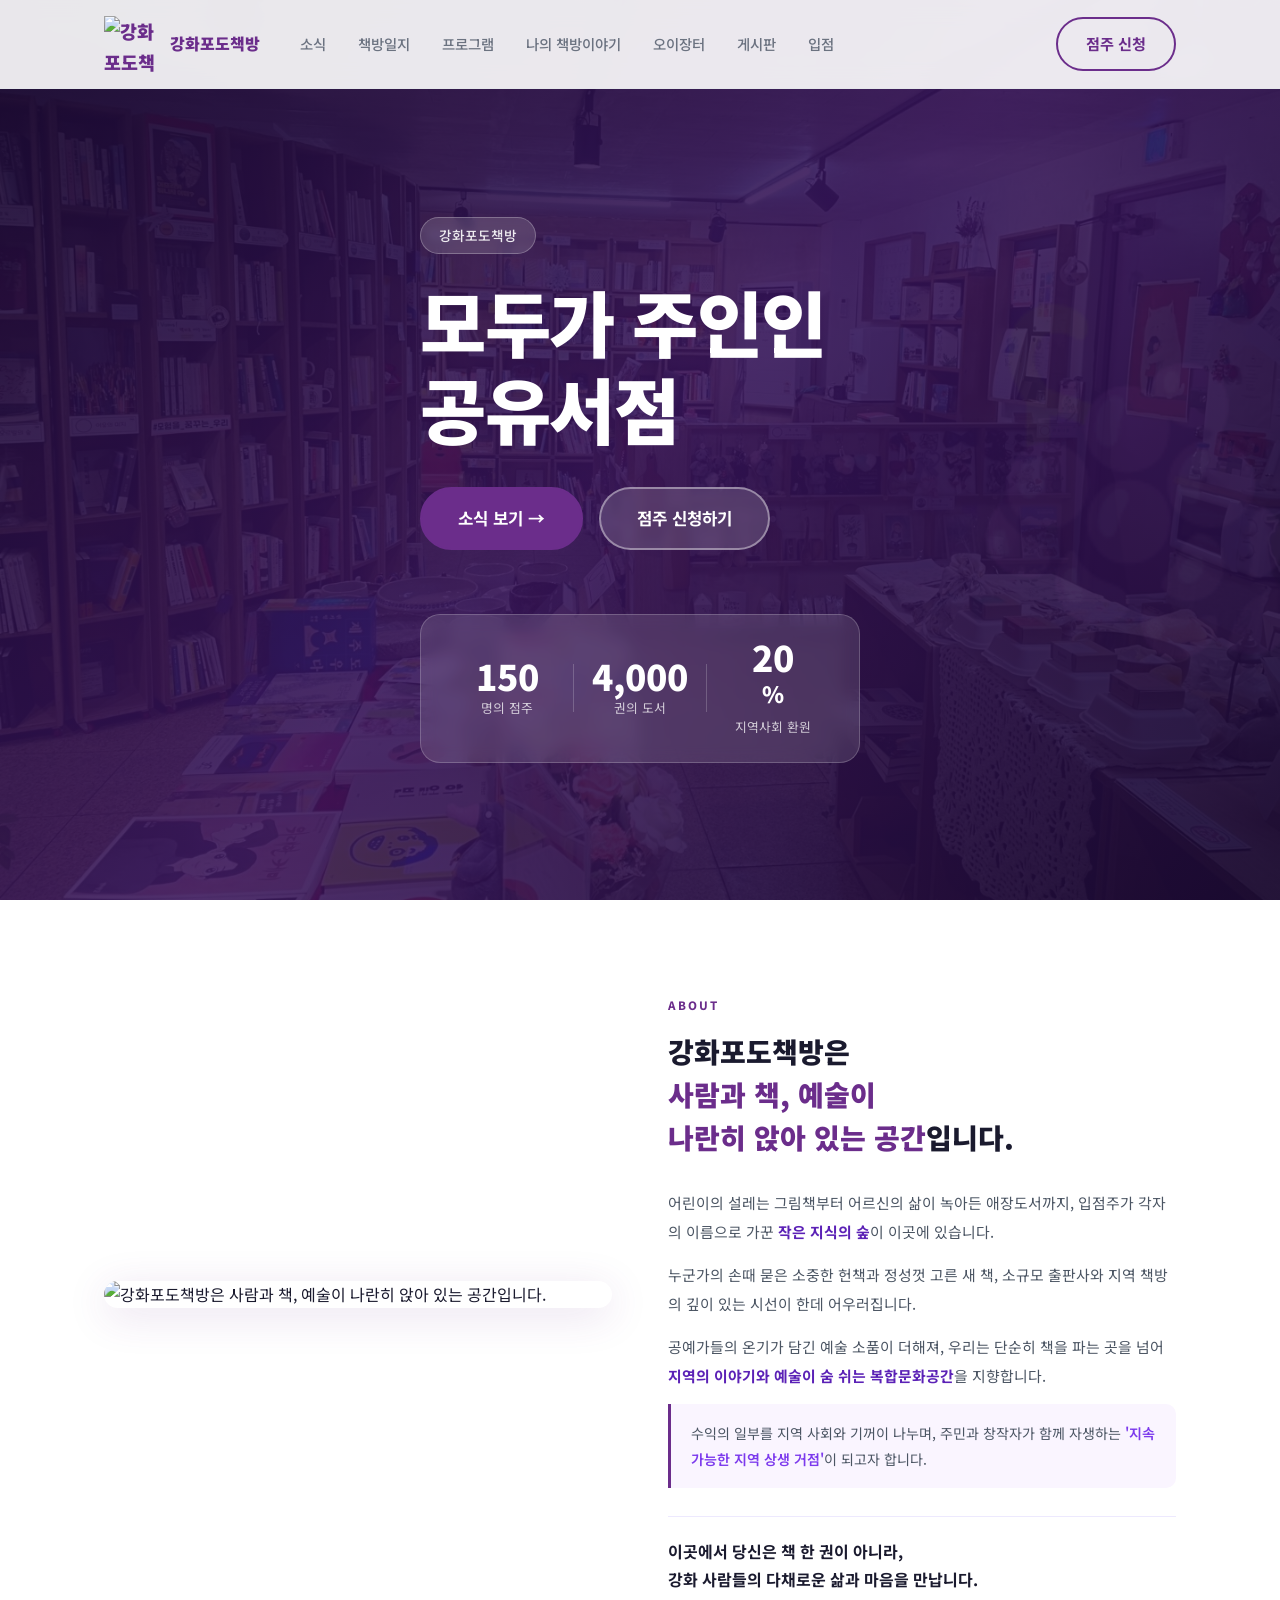
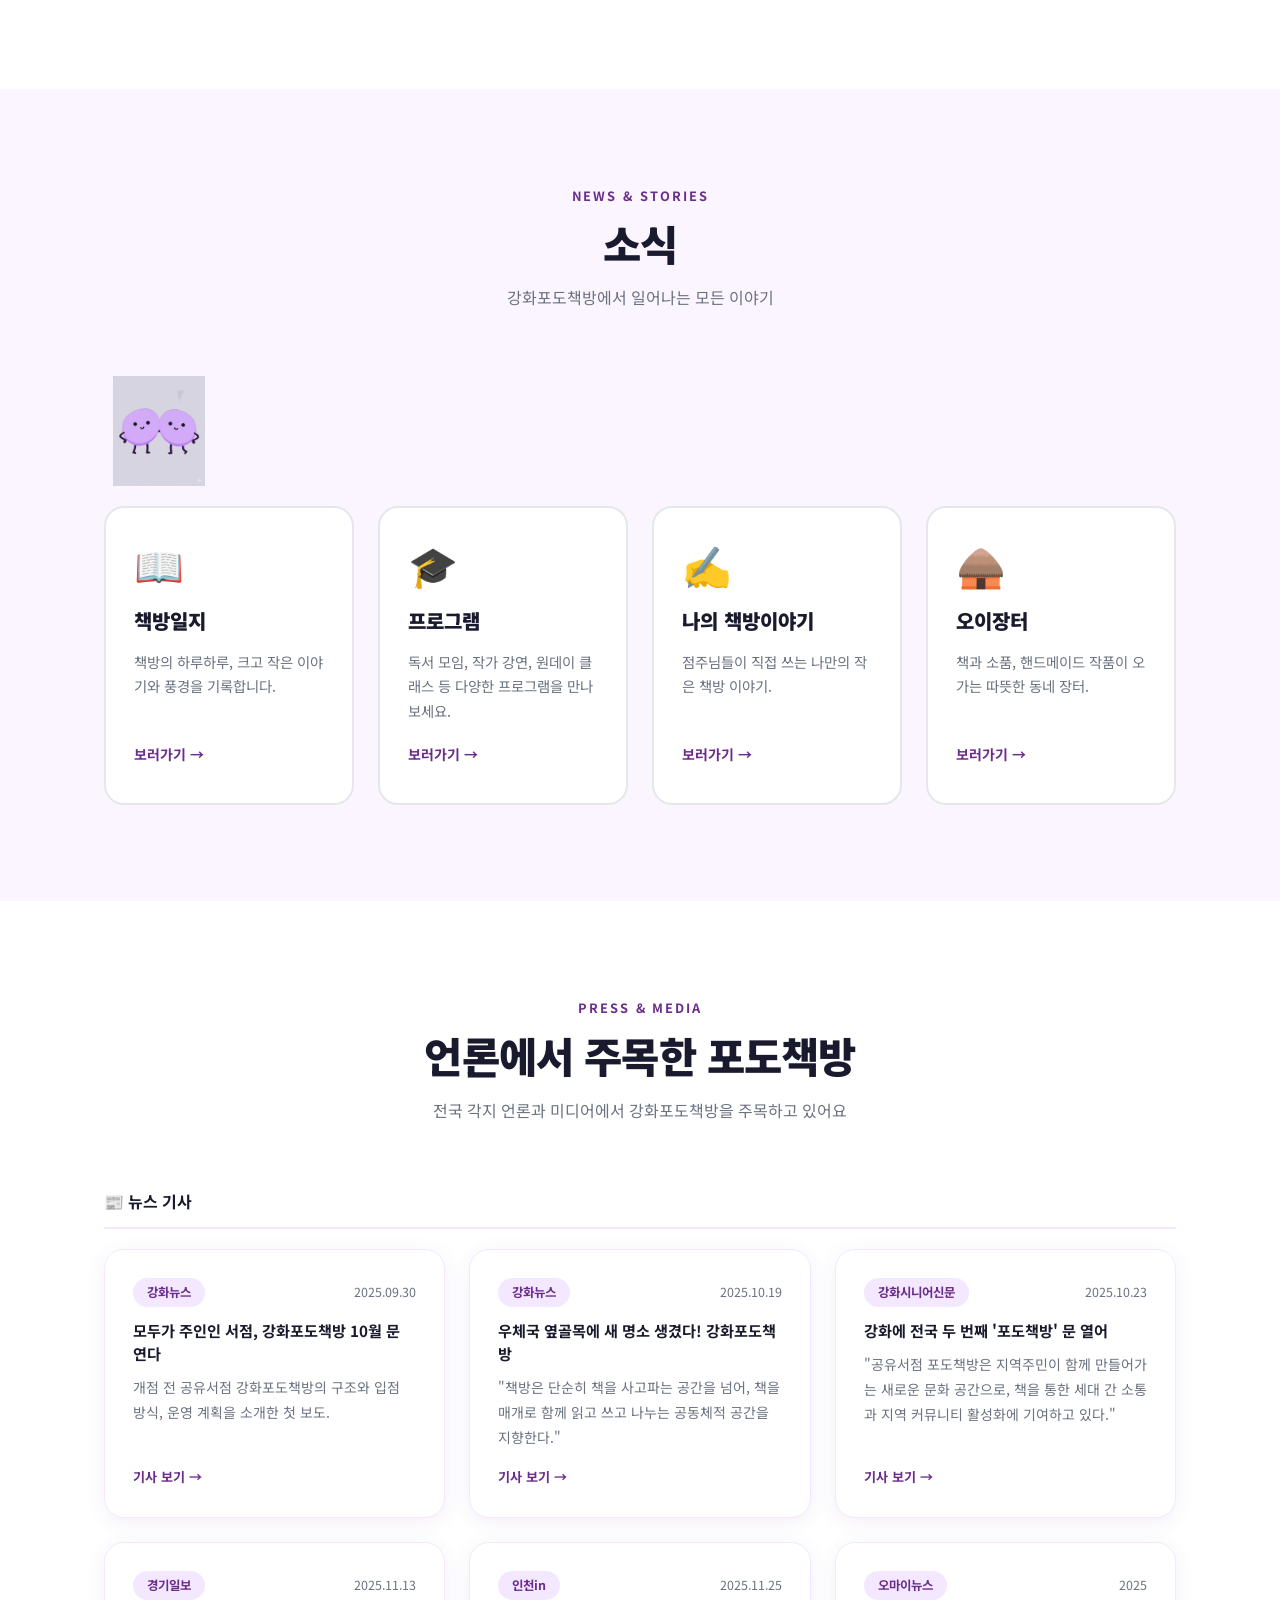
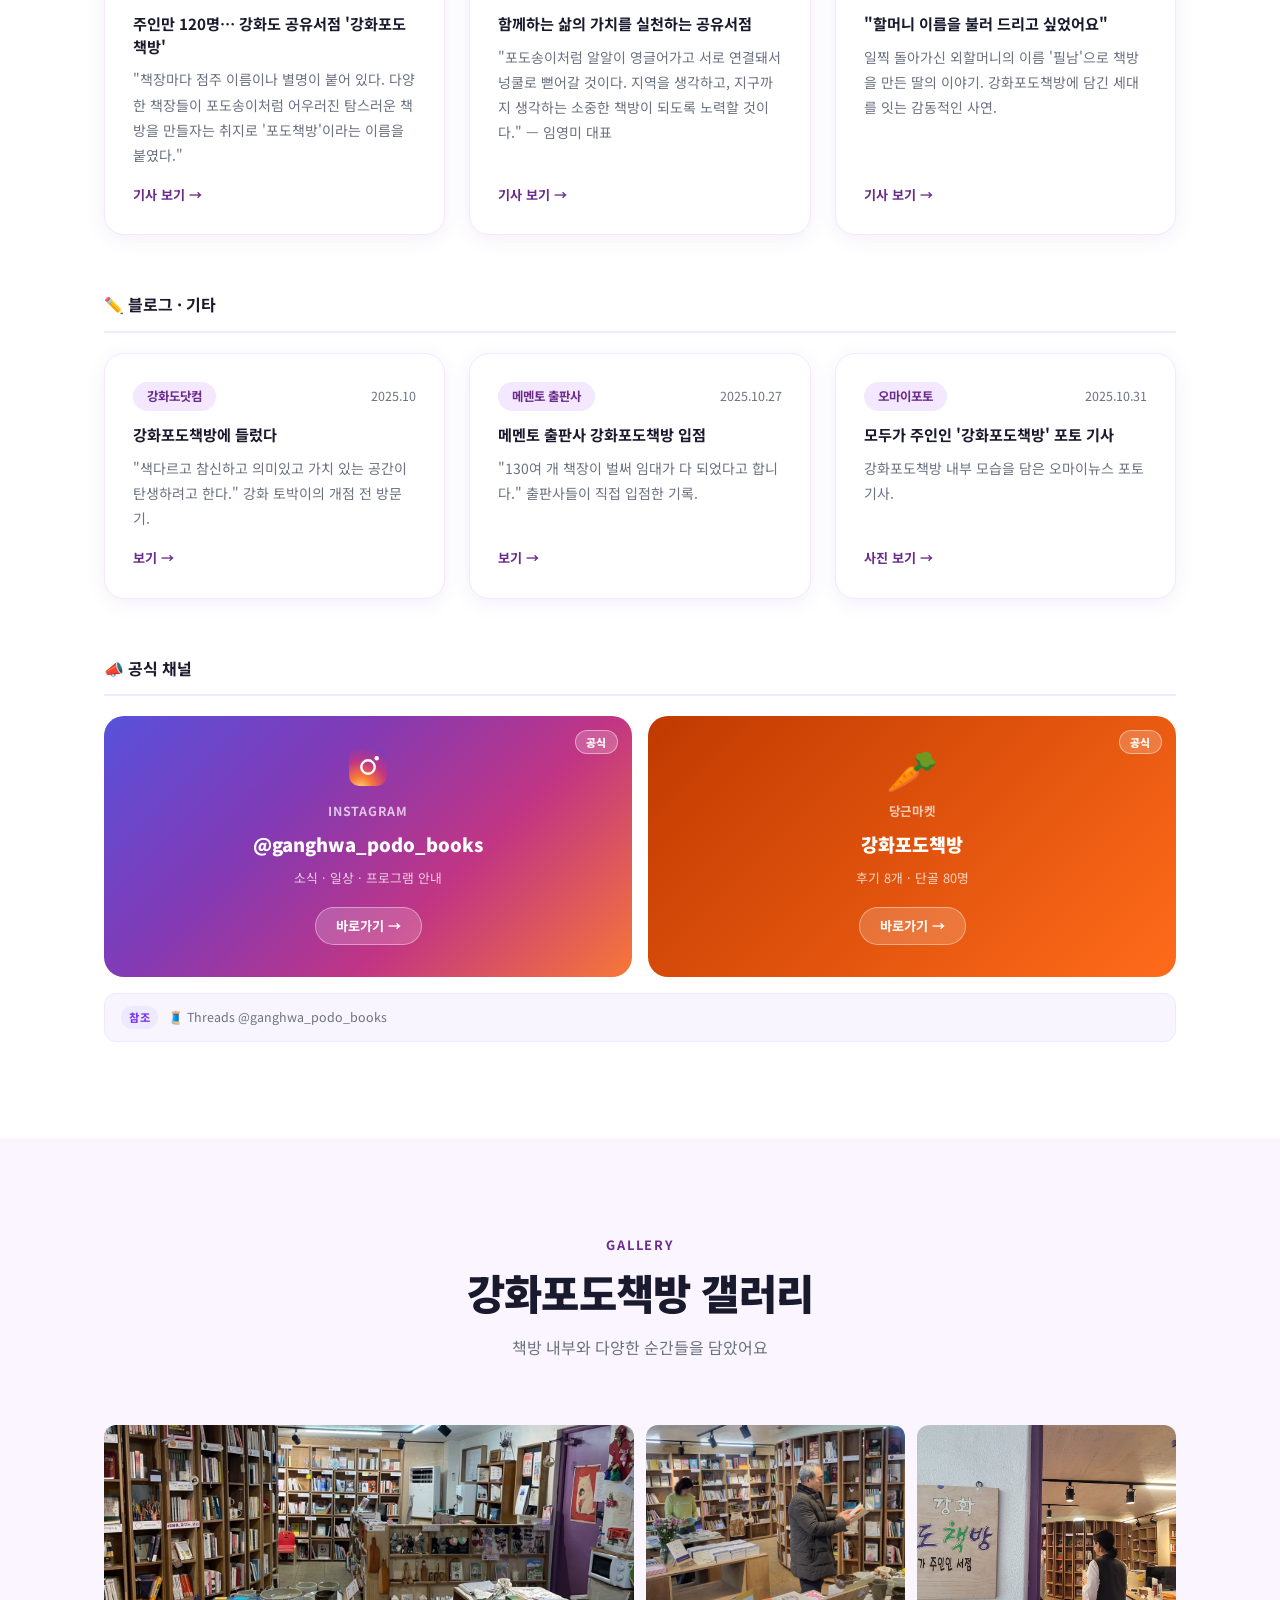
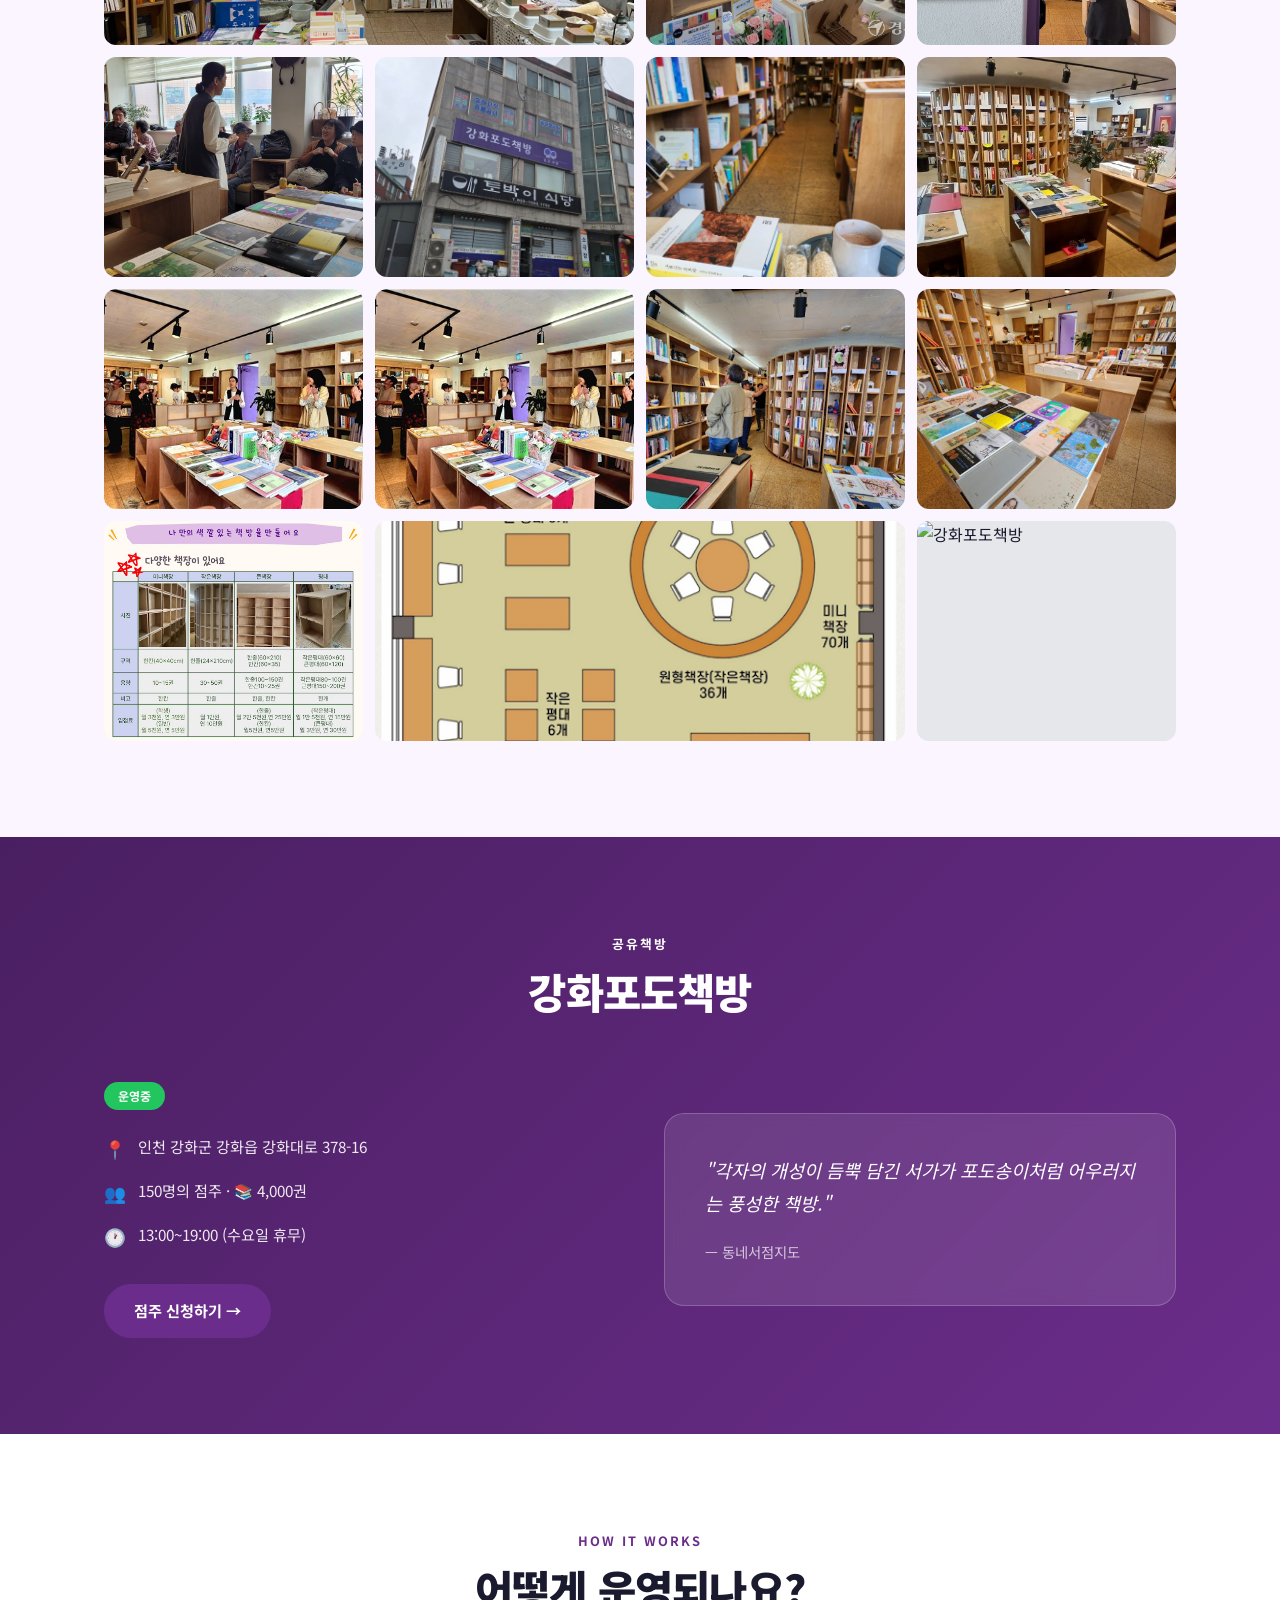
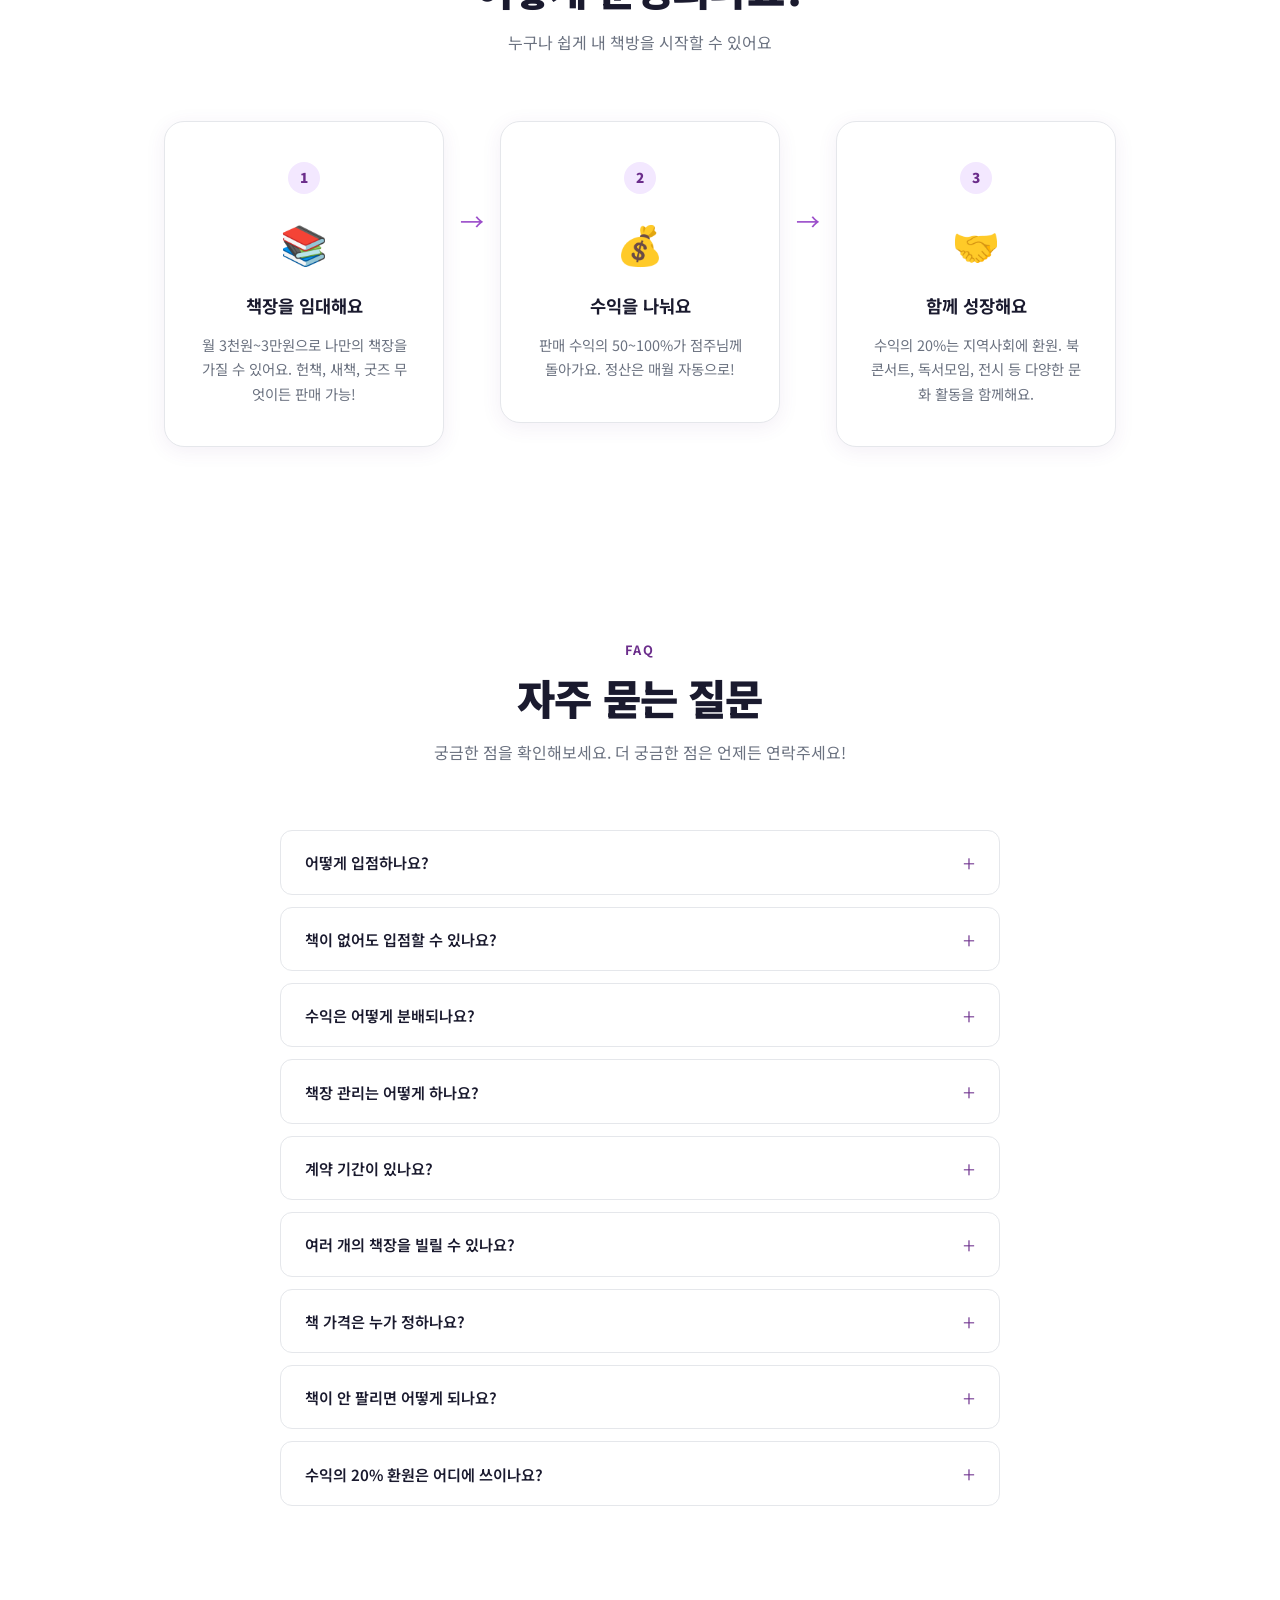
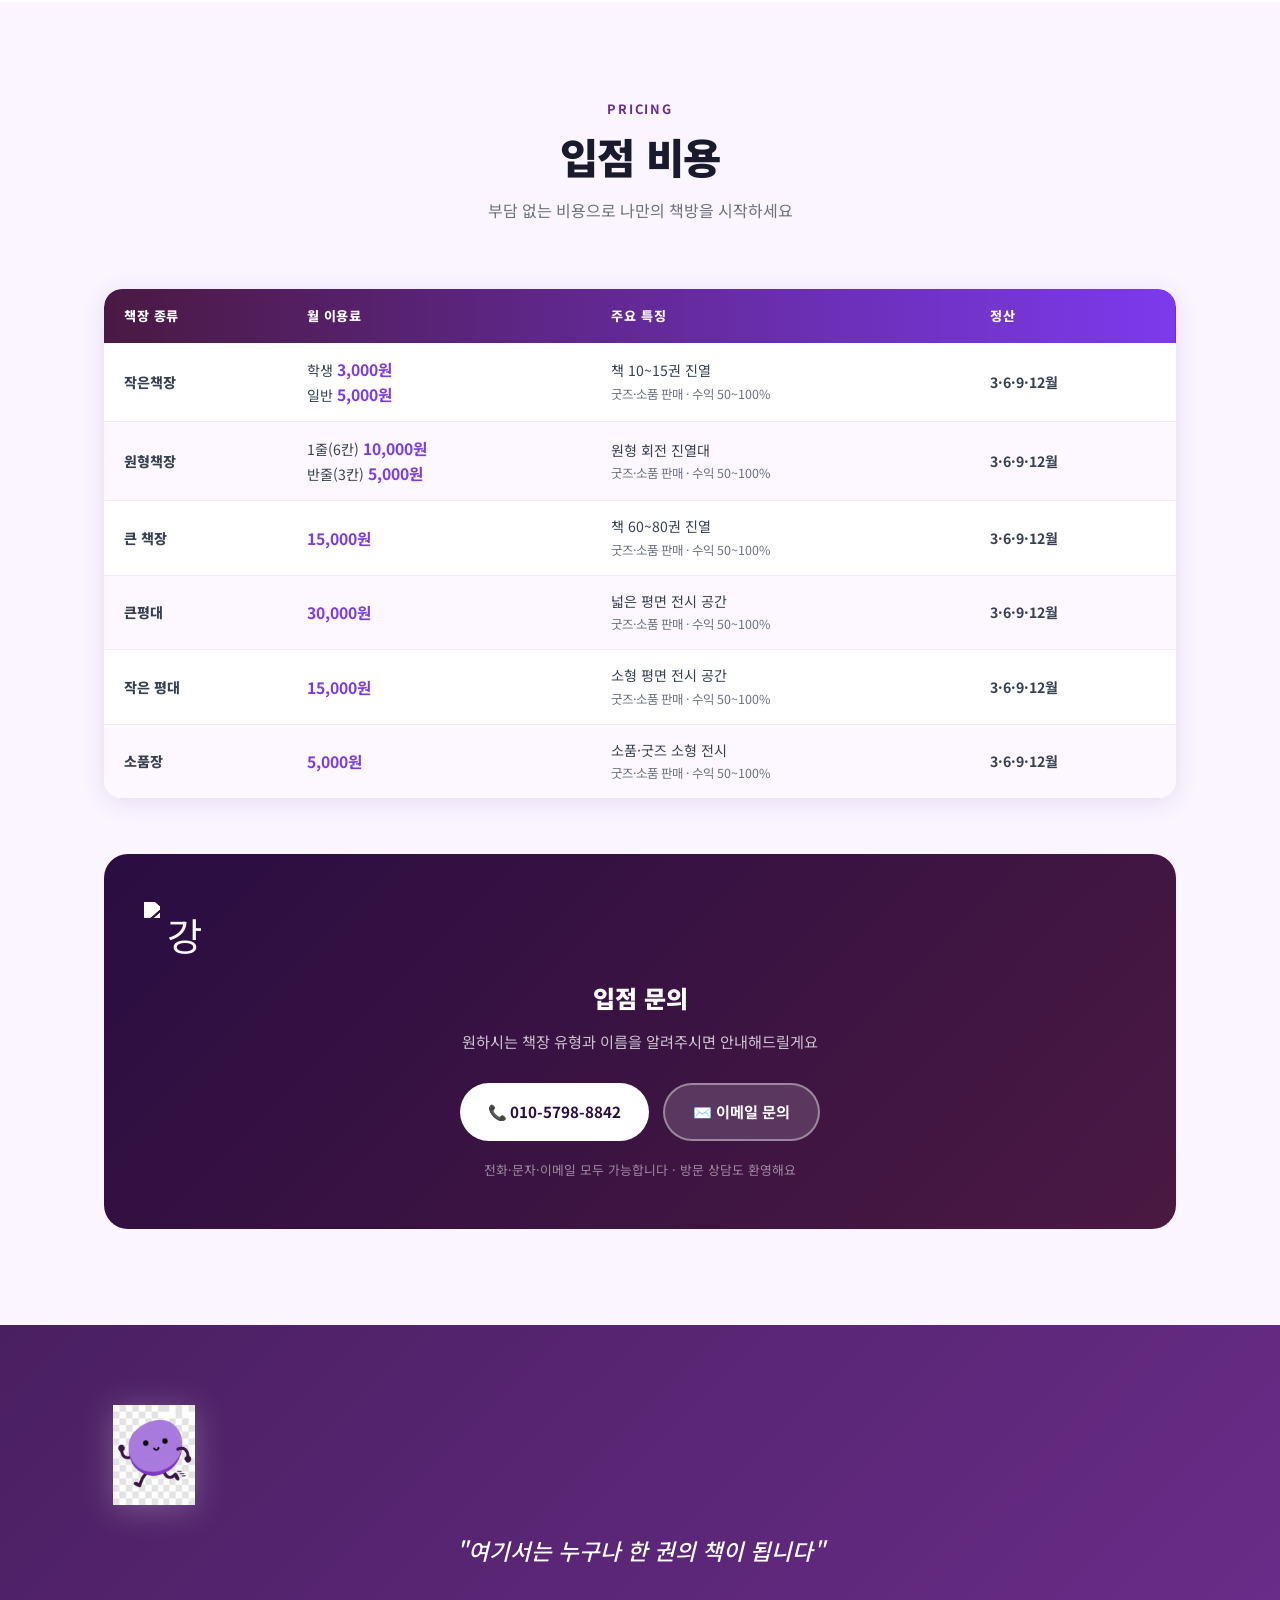
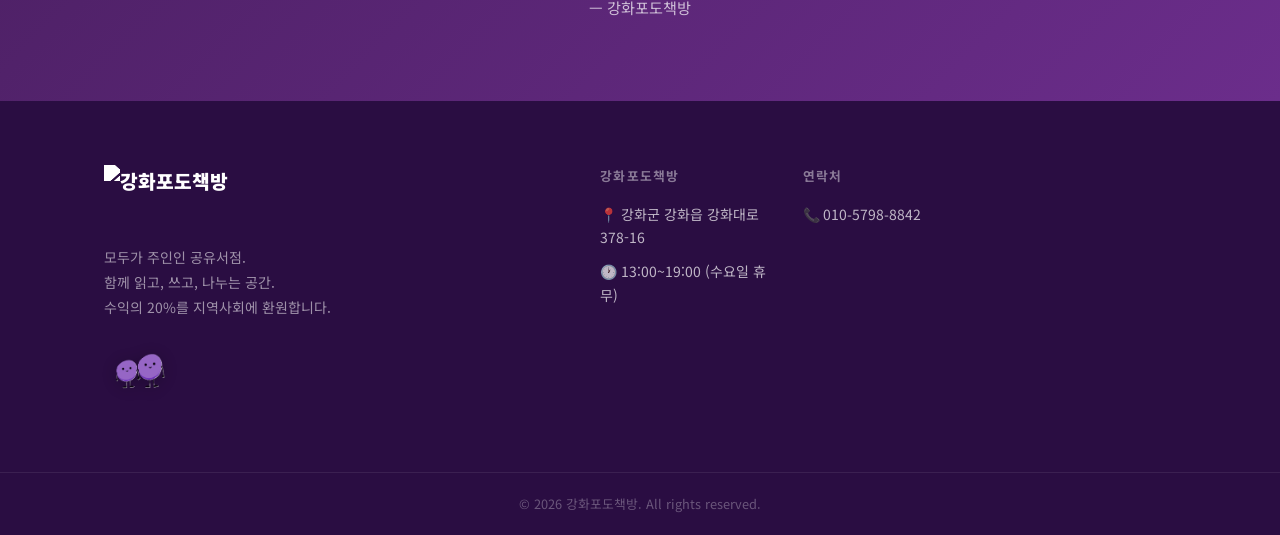
==== commit 84b07397: "UI 원복 - 두번째 페이지/카드·인용구·활동이야기 변경 되돌리기 Made-with: Cursor" ====
--- a/index.html
+++ b/index.html
@@ -77,6 +77,20 @@
       <div class="intro__inner">
         <div class="intro__image-wrap">
           <img src="images/intro.png" alt="강화포도책방은 사람과 책, 예술이 나란히 앉아 있는 공간입니다." class="intro__image" />
+        </div>
+        <div class="intro__text">
+          <p class="intro__eyebrow">About</p>
+          <h2 class="intro__headline">
+            강화포도책방은<br />
+            <em>사람과 책, 예술이<br />나란히 앉아 있는 공간</em>입니다.
+          </h2>
+          <div class="intro__body">
+            <p>어린이의 설레는 그림책부터 어르신의 삶이 녹아든 애장도서까지, 입점주가 각자의 이름으로 가꾼 <strong>작은 지식의 숲</strong>이 이곳에 있습니다.</p>
+            <p>누군가의 손때 묻은 소중한 헌책과 정성껏 고른 새 책, 소규모 출판사와 지역 책방의 깊이 있는 시선이 한데 어우러집니다.</p>
+            <p>공예가들의 온기가 담긴 예술 소품이 더해져, 우리는 단순히 책을 파는 곳을 넘어 <strong>지역의 이야기와 예술이 숨 쉬는 복합문화공간</strong>을 지향합니다.</p>
+            <p class="intro__closing">수익의 일부를 지역 사회와 기꺼이 나누며, 주민과 창작자가 함께 자생하는 <em>'지속 가능한 지역 상생 거점'</em>이 되고자 합니다.</p>
+          </div>
+          <p class="intro__tagline">이곳에서 당신은 책 한 권이 아니라,<br />강화 사람들의 다채로운 삶과 마음을 만납니다.</p>
         </div>
       </div>
     </div>
--- a/style.css
+++ b/style.css
@@ -348,19 +348,18 @@
    =================================== */
 .section--intro {
   background: #ffffff;
-  padding: 72px 0;
+  padding: 80px 0;
 }
 
 .intro__inner {
-  display: flex;
-  align-items: flex-start;
-  justify-content: center;
-  gap: 48px;
+  display: grid;
+  grid-template-columns: 1fr 1fr;
+  align-items: center;
+  gap: 56px;
 }
 
 .intro__image-wrap {
-  flex: 1;
-  max-width: 560px;
+  position: relative;
 }
 
 .intro__image {
@@ -369,6 +368,78 @@
   box-shadow: var(--shadow-lg);
 }
 
+/* 소개 텍스트 영역 */
+.intro__text {
+  display: flex;
+  flex-direction: column;
+  gap: 0;
+}
+
+.intro__eyebrow {
+  font-size: .72rem;
+  font-weight: 800;
+  letter-spacing: .18em;
+  color: var(--grape);
+  text-transform: uppercase;
+  margin-bottom: 14px;
+}
+
+.intro__headline {
+  font-size: clamp(1.35rem, 2.2vw, 1.75rem);
+  font-weight: 900;
+  color: #1a1a2e;
+  line-height: 1.55;
+  margin-bottom: 28px;
+}
+
+.intro__headline em {
+  font-style: normal;
+  color: var(--grape);
+}
+
+.intro__body {
+  display: flex;
+  flex-direction: column;
+  gap: 14px;
+  margin-bottom: 28px;
+}
+
+.intro__body p {
+  font-size: .93rem;
+  color: #4b5563;
+  line-height: 1.95;
+}
+
+.intro__body strong {
+  color: #5b21b6;
+  font-weight: 700;
+}
+
+.intro__body em {
+  font-style: normal;
+  color: #7c3aed;
+  font-weight: 600;
+}
+
+.intro__closing {
+  padding: 16px 20px;
+  border-left: 3px solid var(--grape);
+  background: #faf5ff;
+  border-radius: 0 10px 10px 0;
+  font-size: .88rem !important;
+  color: #4b5563 !important;
+  line-height: 1.85 !important;
+}
+
+.intro__tagline {
+  font-size: 1rem;
+  font-weight: 700;
+  color: #1a1a2e;
+  line-height: 1.75;
+  padding-top: 20px;
+  border-top: 1px solid #ede9fe;
+}
+
 .intro__mascot-wrap {
   flex-shrink: 0;
   display: flex;
@@ -383,16 +454,16 @@
   filter: drop-shadow(0 8px 20px rgba(107, 45, 139, 0.15));
 }
 
-@media (max-width: 768px) {
+@media (max-width: 900px) {
   .intro__inner {
-    flex-direction: column;
-    align-items: center;
-  }
-
+    grid-template-columns: 1fr;
+    gap: 36px;
+  }
   .intro__image-wrap {
-    max-width: 100%;
-  }
-
+    max-width: 520px;
+    margin: 0 auto;
+    width: 100%;
+  }
   .intro__mascot {
     width: 140px;
   }
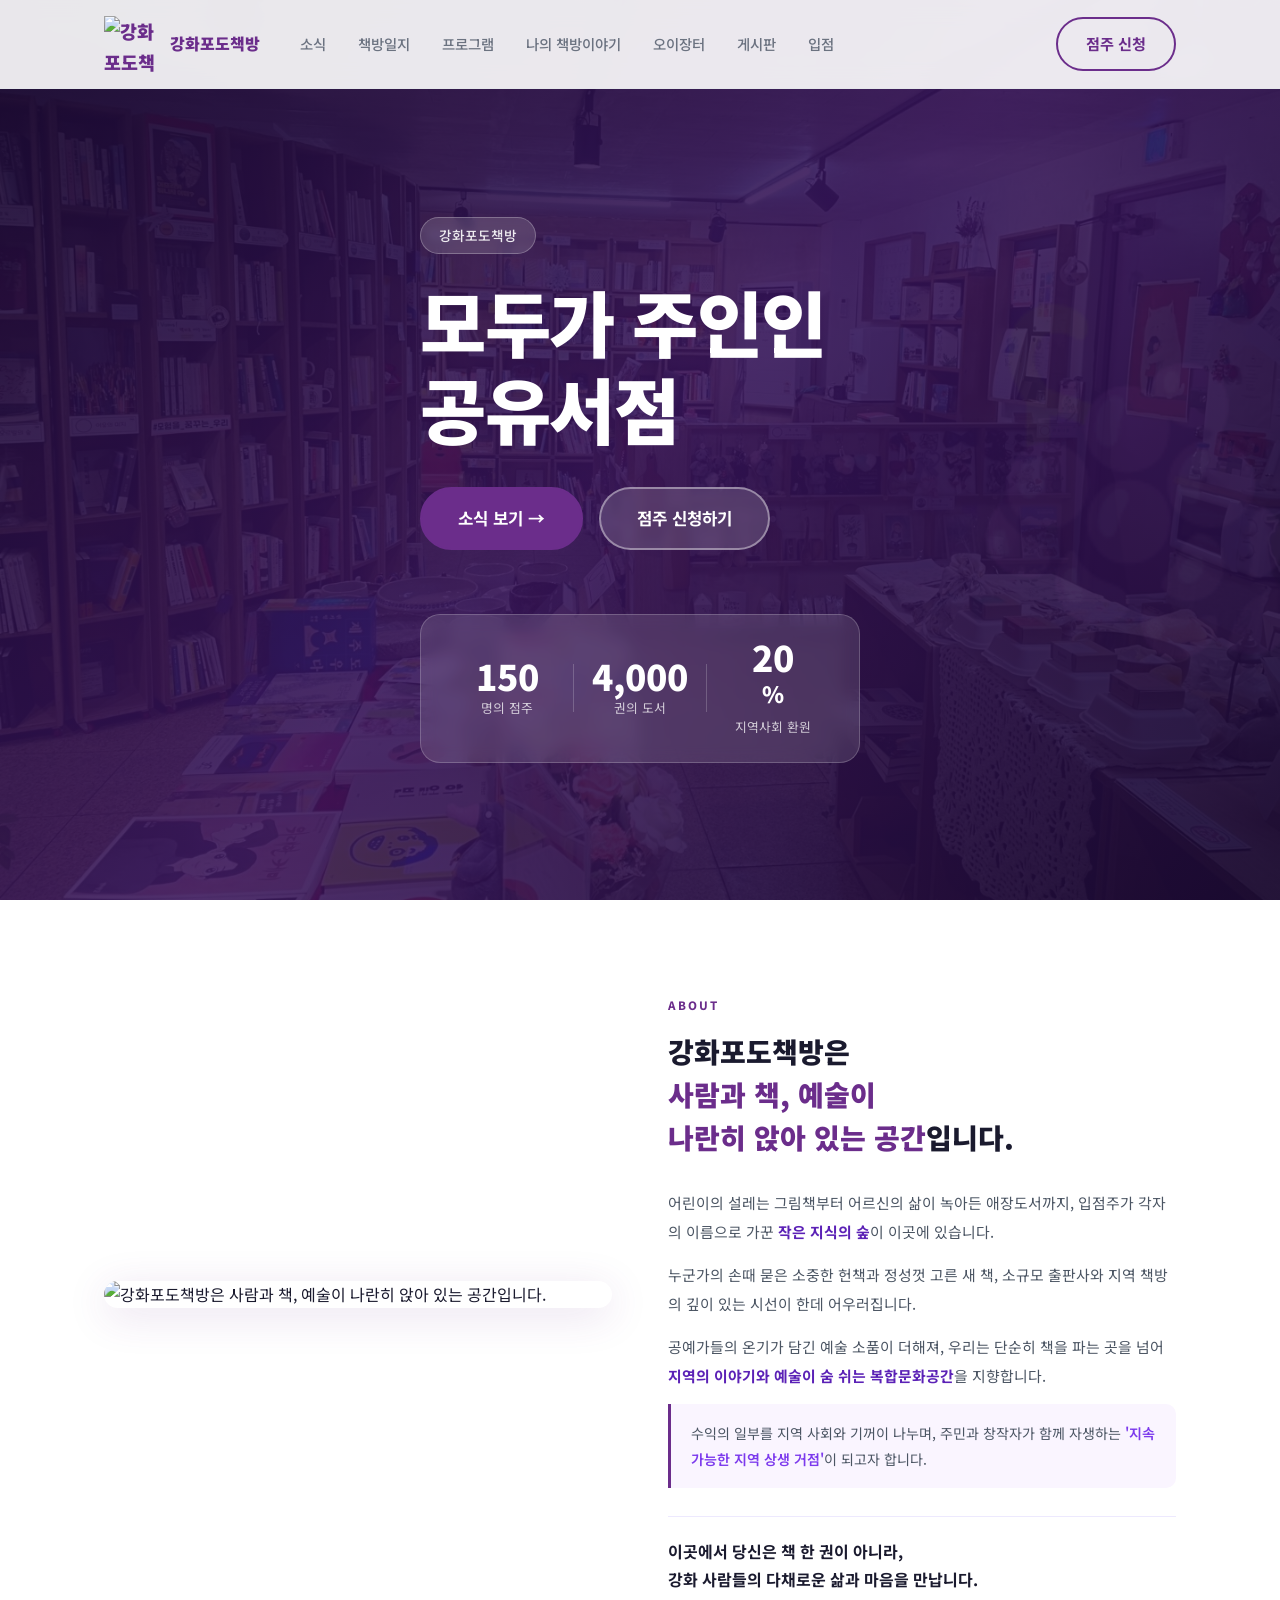
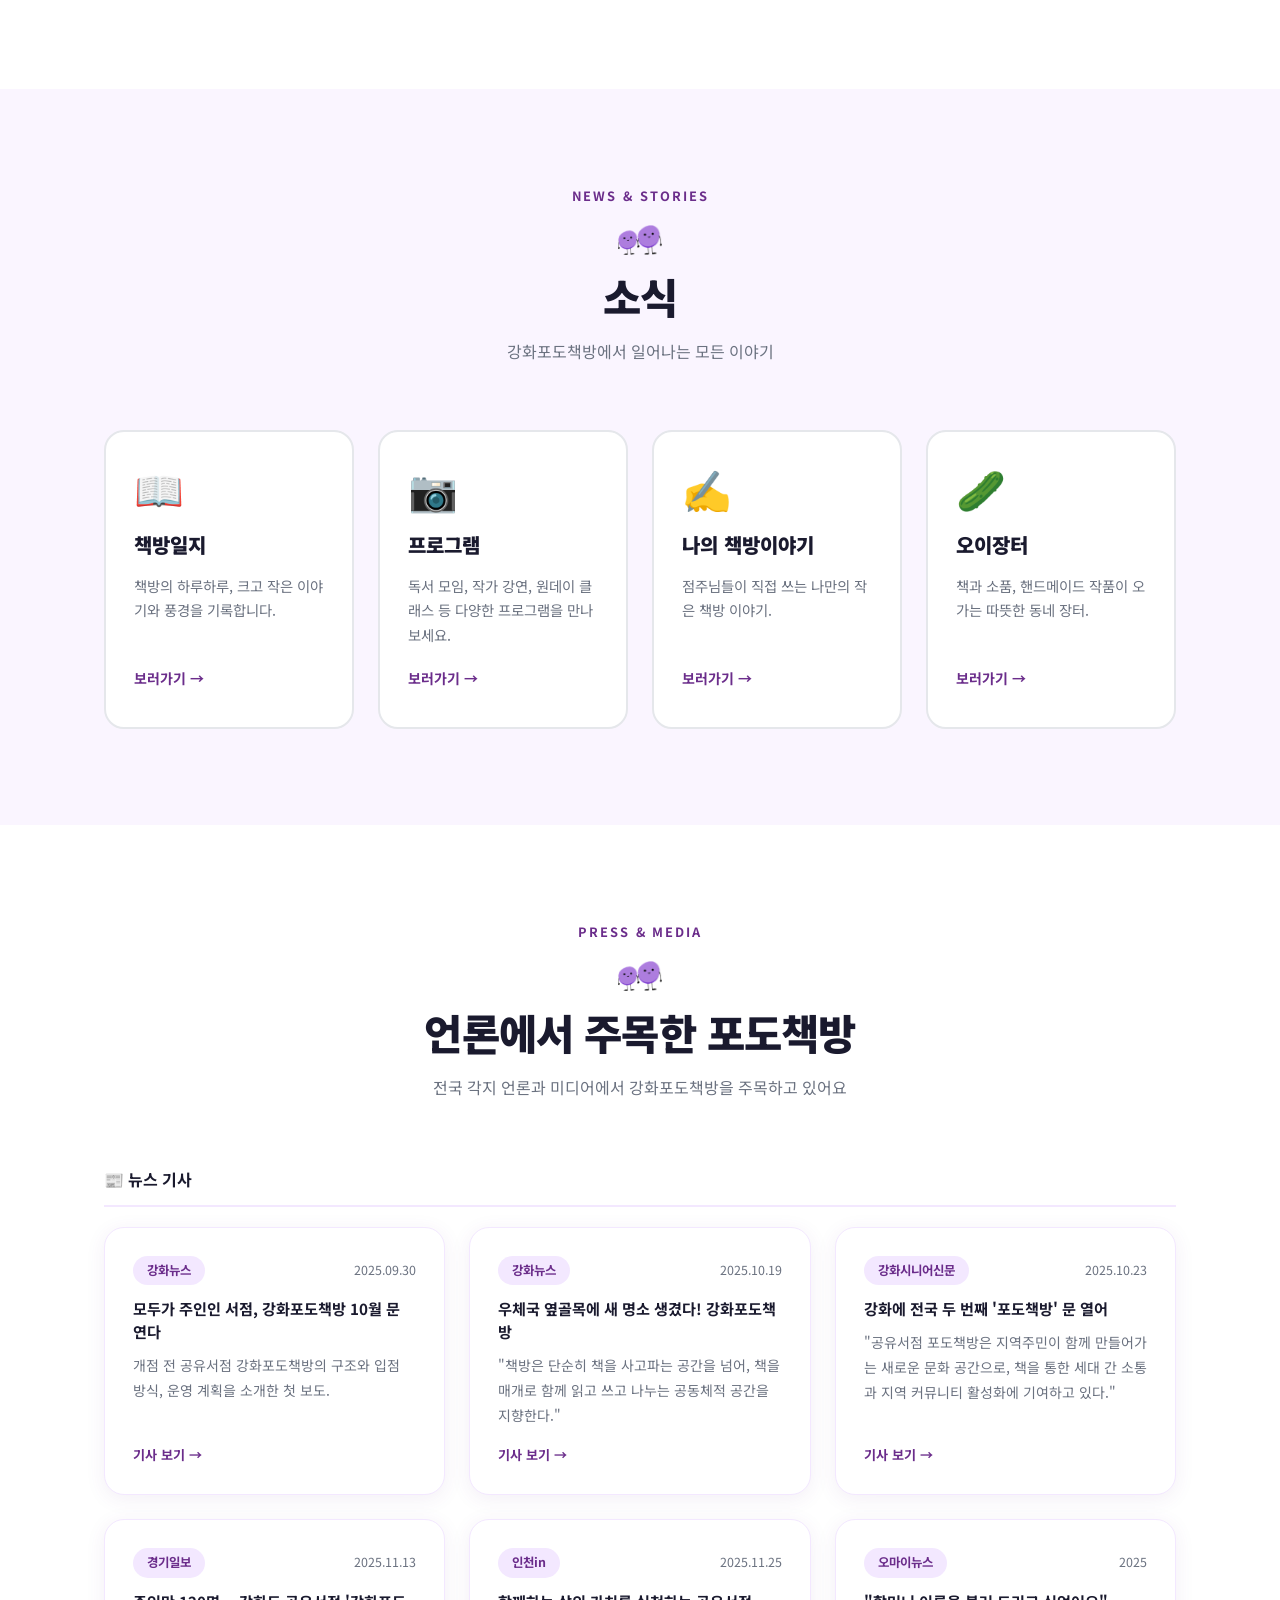
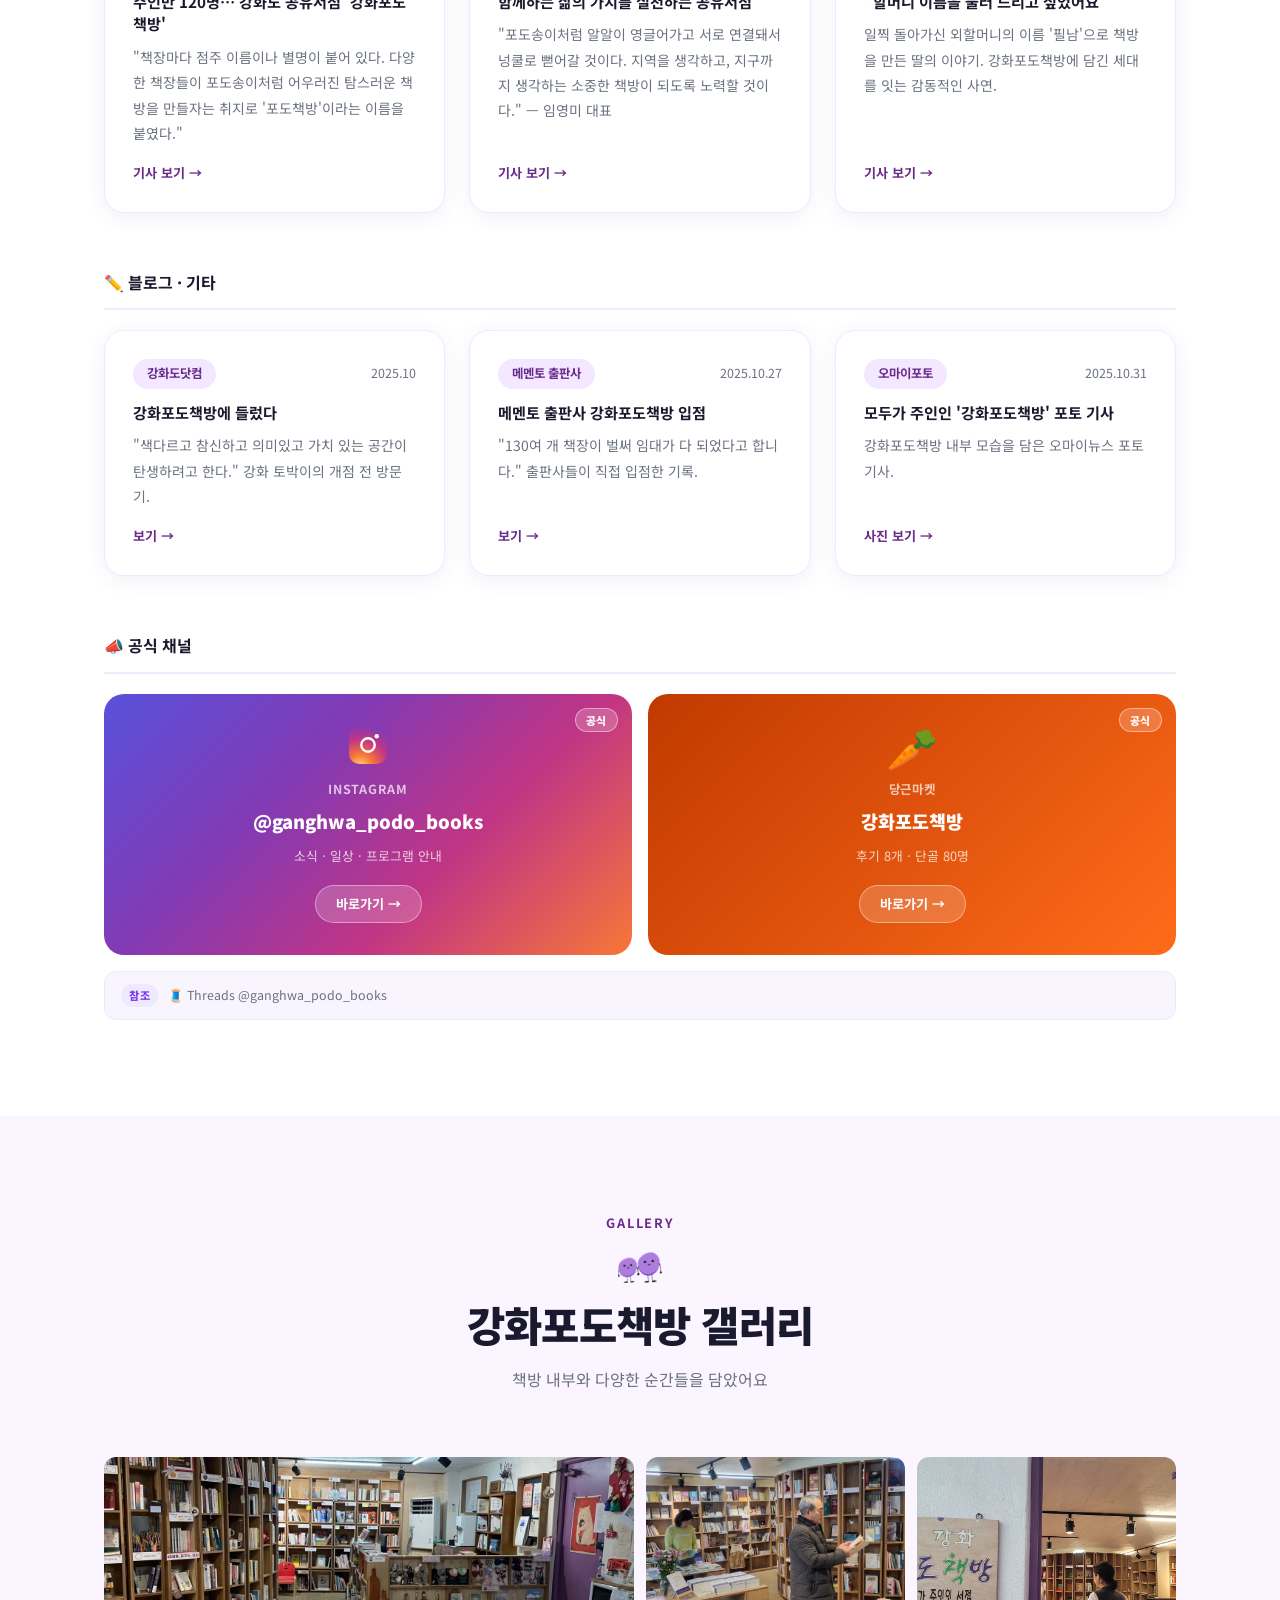
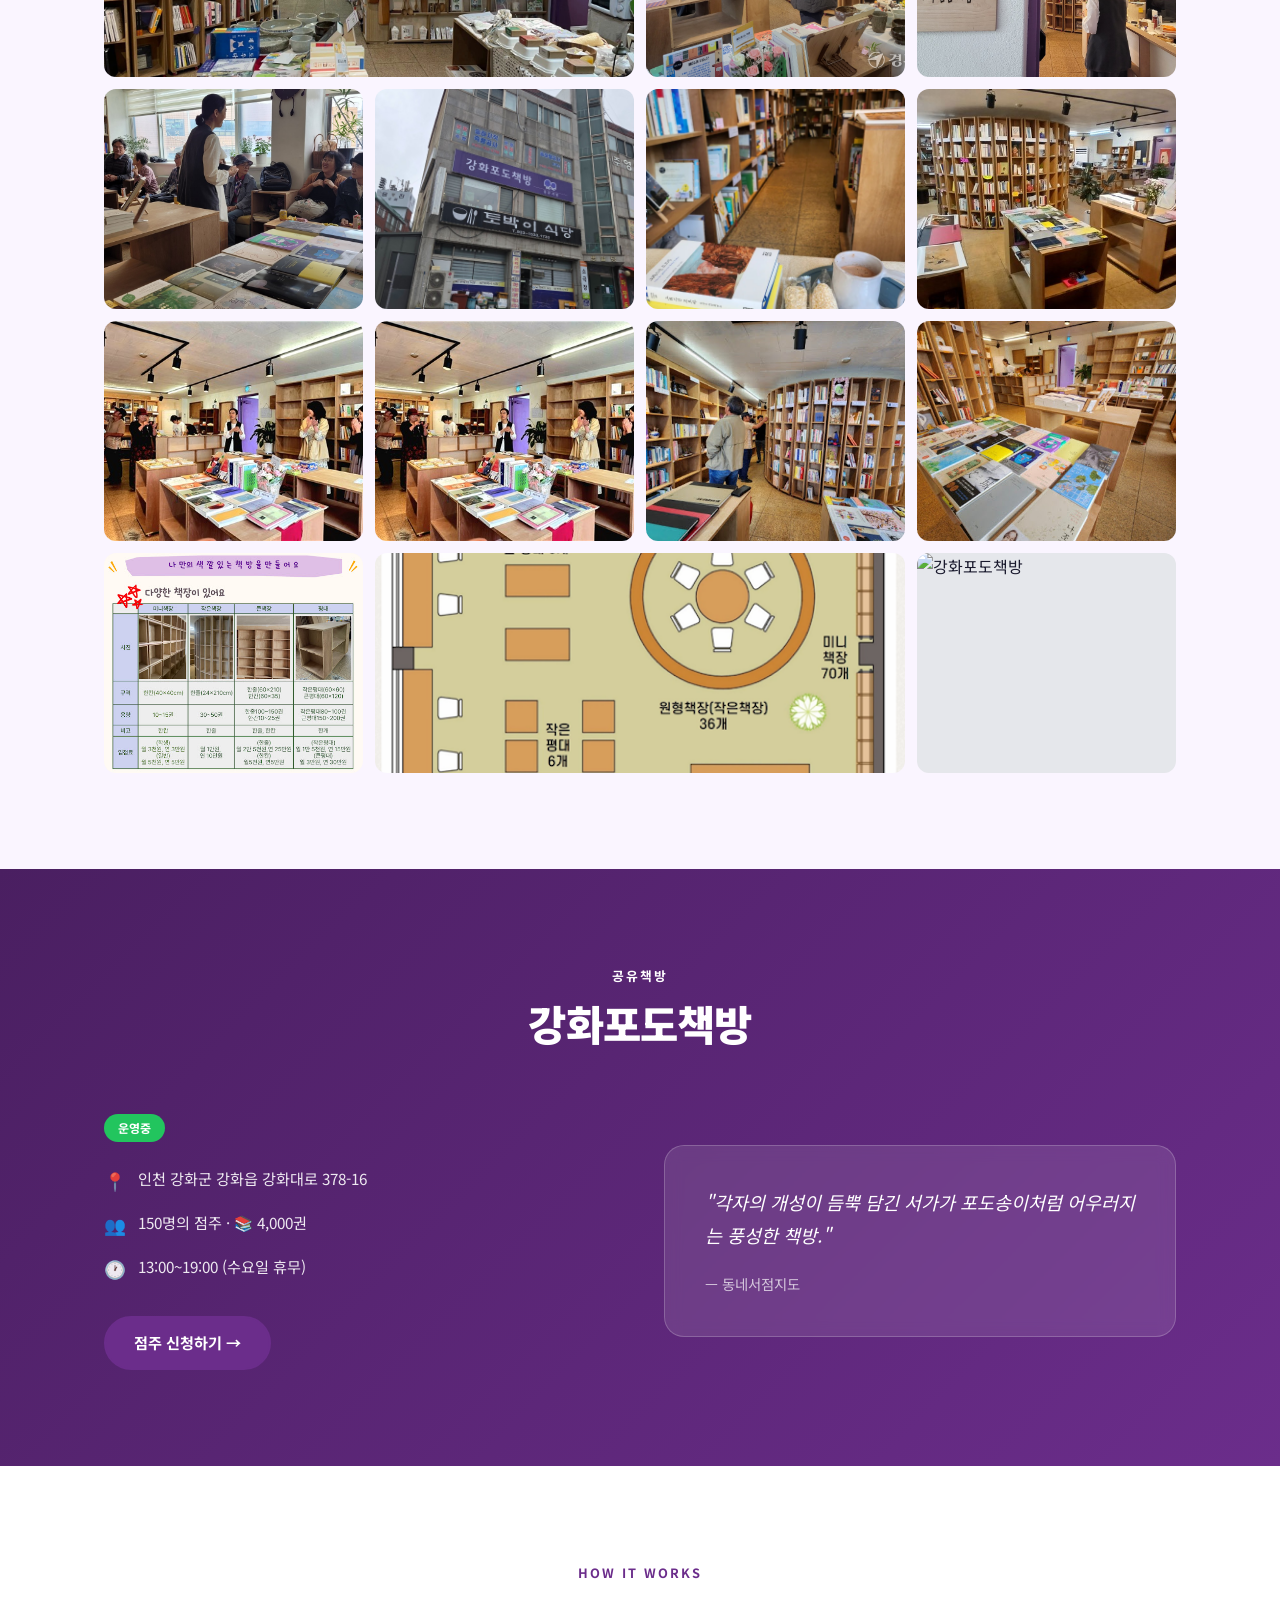
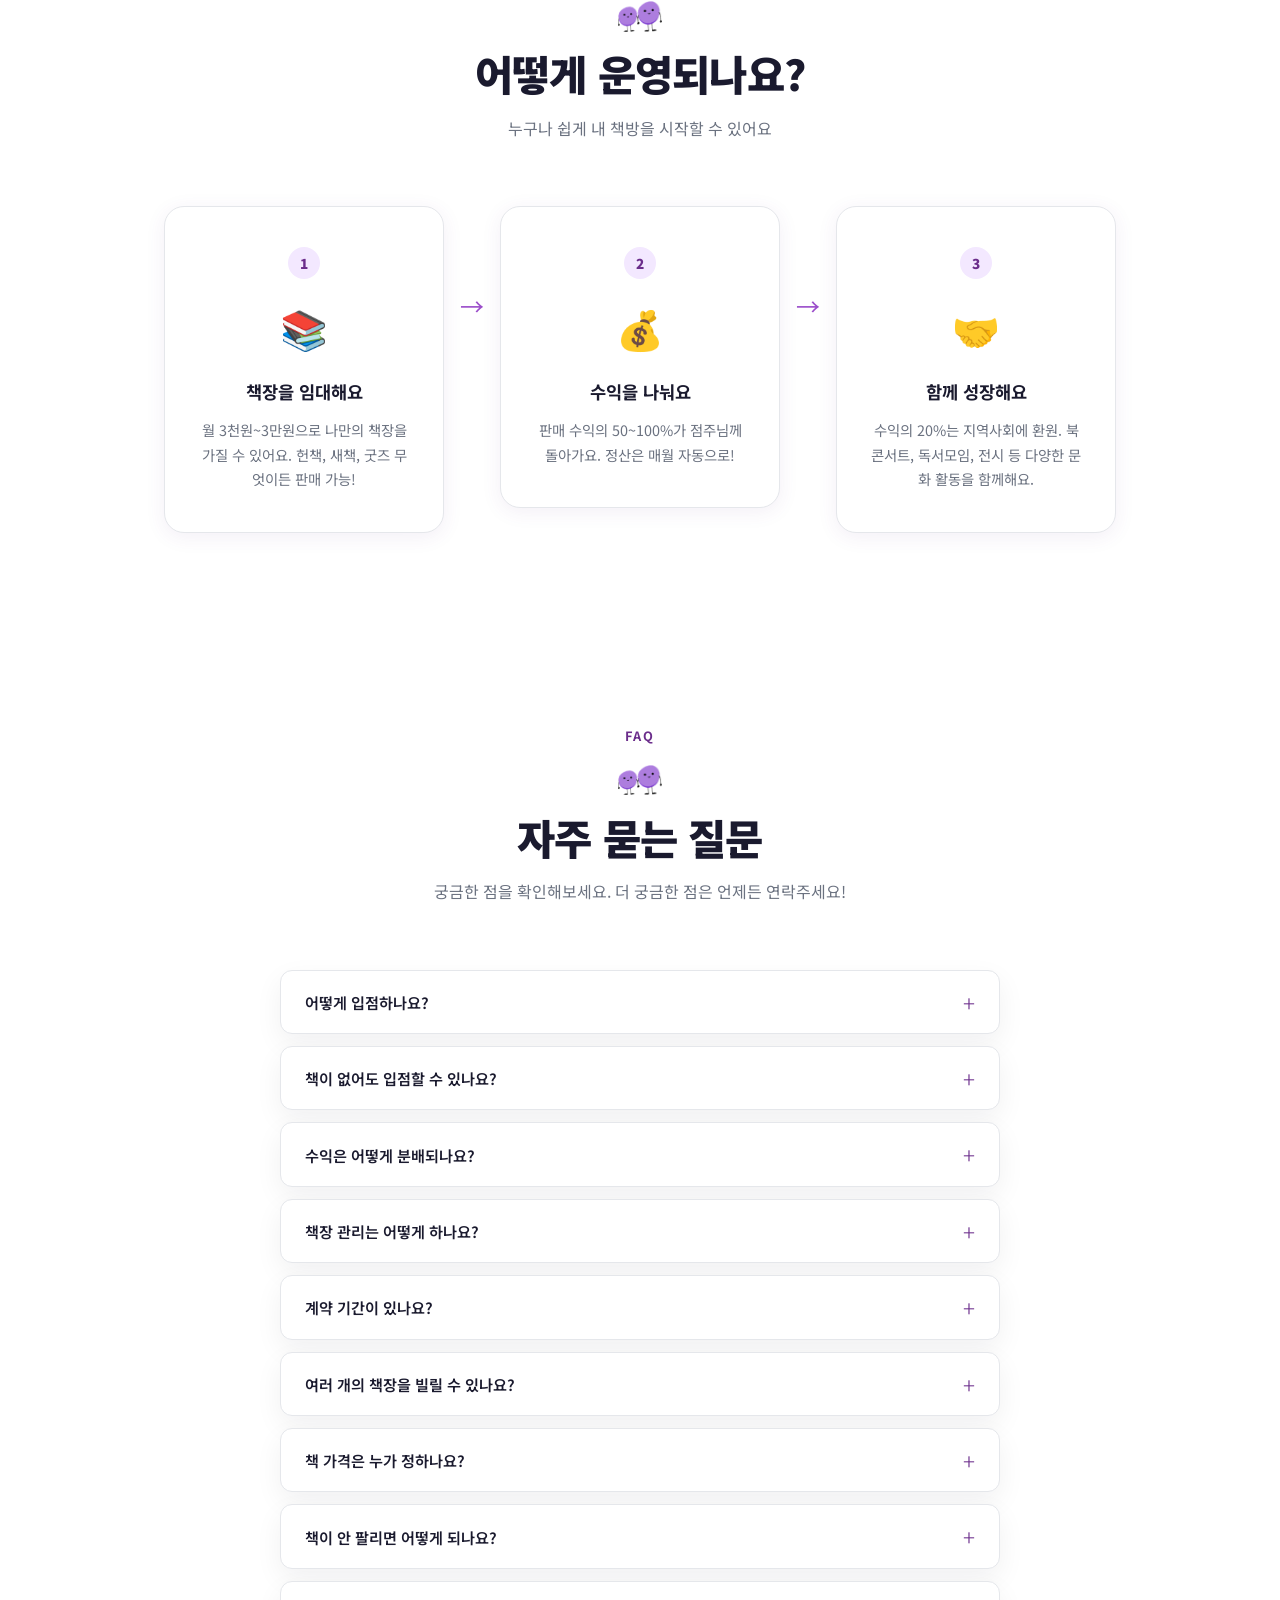
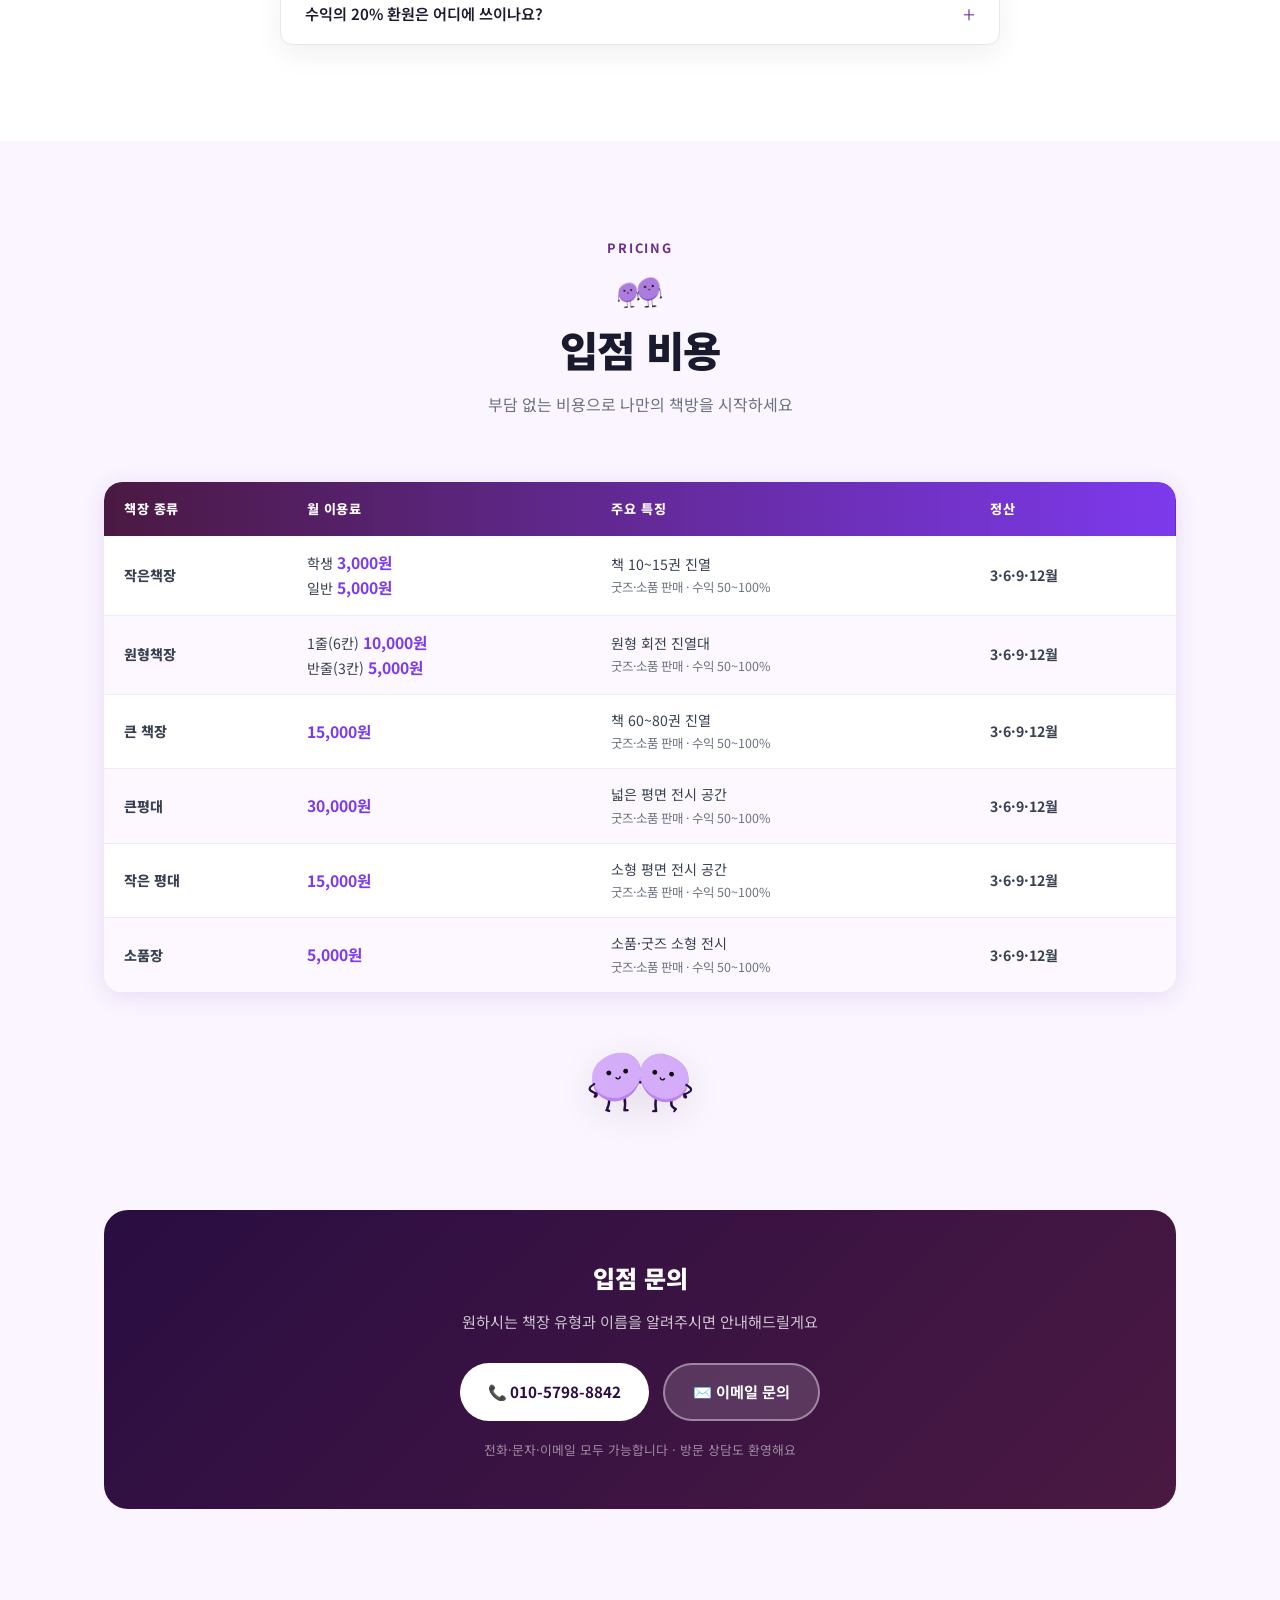
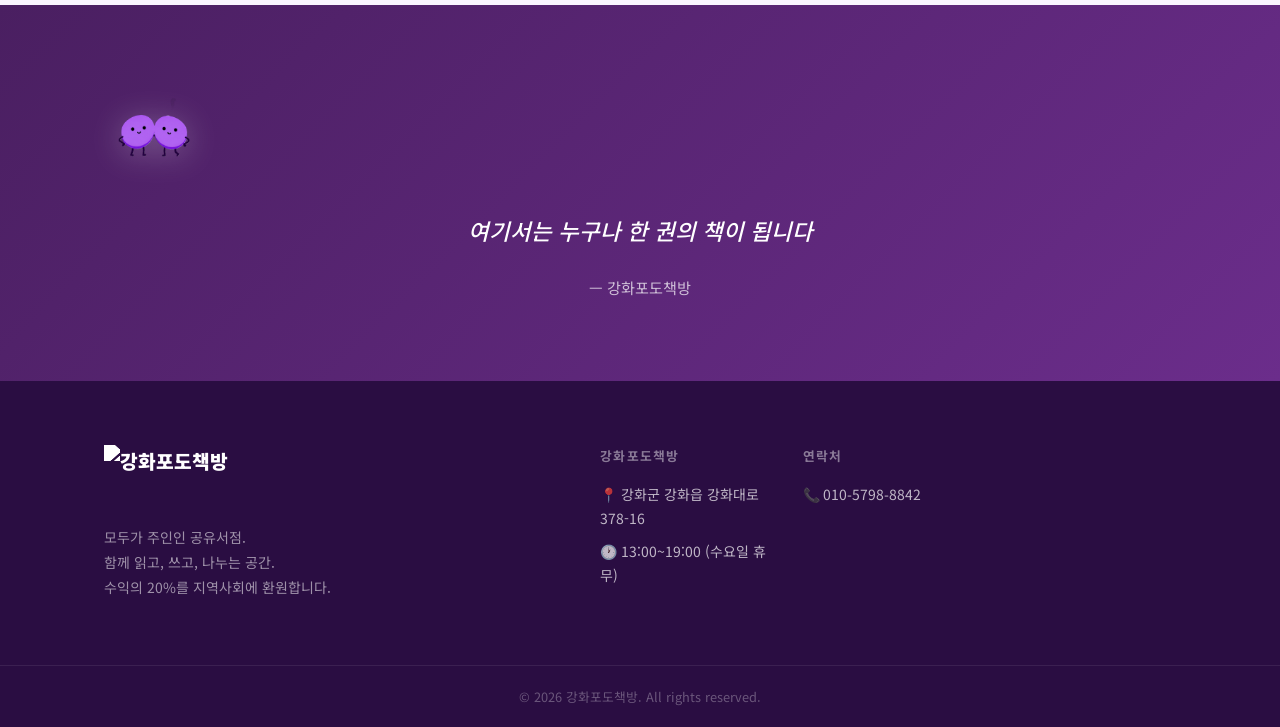
==== commit 4dd0eb50: "포도 이미지 적용 + 입점문의/푸터 정리 + 프로그램 사이드패널 Made-with: Cursor" ====
--- a/index.html
+++ b/index.html
@@ -101,11 +101,9 @@
     <div class="container">
       <div class="section__header">
         <p class="section__eyebrow">News &amp; Stories</p>
+        <img src="images/grape-title-icon.png" alt="" class="section__title-icon" aria-hidden="true" />
         <h2 class="section__title">소식</h2>
         <p class="section__sub">강화포도책방에서 일어나는 모든 이야기</p>
-      </div>
-      <div class="news-mascot-row">
-        <img src="images/KakaoTalk_Photo_2026-03-30-12-17-25.png" alt="" class="news-mascot-img" />
       </div>
       <div class="news-grid">
         <a href="journal.html" class="news-card">
@@ -115,7 +113,7 @@
           <span class="news-card__link">보러가기 →</span>
         </a>
         <a href="program.html" class="news-card">
-          <div class="news-card__icon">🎓</div>
+          <div class="news-card__icon">📷</div>
           <h3 class="news-card__title">프로그램</h3>
           <p class="news-card__desc">독서 모임, 작가 강연, 원데이 클래스 등 다양한 프로그램을 만나보세요.</p>
           <span class="news-card__link">보러가기 →</span>
@@ -127,7 +125,7 @@
           <span class="news-card__link">보러가기 →</span>
         </a>
         <a href="market.html" class="news-card">
-          <div class="news-card__icon">🛖</div>
+          <div class="news-card__icon">🥒</div>
           <h3 class="news-card__title">오이장터</h3>
           <p class="news-card__desc">책과 소품, 핸드메이드 작품이 오가는 따뜻한 동네 장터.</p>
           <span class="news-card__link">보러가기 →</span>
@@ -141,6 +139,7 @@
     <div class="container">
       <div class="section__header">
         <p class="section__eyebrow">Press &amp; Media</p>
+        <img src="images/grape-title-icon.png" alt="" class="section__title-icon" aria-hidden="true" />
         <h2 class="section__title">언론에서 주목한 포도책방</h2>
         <p class="section__sub">전국 각지 언론과 미디어에서 강화포도책방을 주목하고 있어요</p>
       </div>
@@ -293,6 +292,7 @@
     <div class="container">
       <div class="section__header">
         <p class="section__eyebrow">Gallery</p>
+        <img src="images/grape-title-icon.png" alt="" class="section__title-icon" aria-hidden="true" />
         <h2 class="section__title">강화포도책방 갤러리</h2>
         <p class="section__sub">책방 내부와 다양한 순간들을 담았어요</p>
       </div>
@@ -407,6 +407,7 @@
     <div class="container">
       <div class="section__header">
         <p class="section__eyebrow">How it works</p>
+        <img src="images/grape-title-icon.png" alt="" class="section__title-icon" aria-hidden="true" />
         <h2 class="section__title">어떻게 운영되나요?</h2>
         <p class="section__sub">누구나 쉽게 내 책방을 시작할 수 있어요</p>
       </div>
@@ -440,6 +441,7 @@
     <div class="container">
       <div class="section__header">
         <p class="section__eyebrow">FAQ</p>
+        <img src="images/grape-title-icon.png" alt="" class="section__title-icon" aria-hidden="true" />
         <h2 class="section__title">자주 묻는 질문</h2>
         <p class="section__sub">궁금한 점을 확인해보세요. 더 궁금한 점은 언제든 연락주세요!</p>
       </div>
@@ -534,6 +536,7 @@
     <div class="container">
       <div class="section__header">
         <p class="section__eyebrow">Pricing</p>
+        <img src="images/grape-title-icon.png" alt="" class="section__title-icon" aria-hidden="true" />
         <h2 class="section__title">입점 비용</h2>
         <p class="section__sub">부담 없는 비용으로 나만의 책방을 시작하세요</p>
       </div>
@@ -589,8 +592,10 @@
       </div>
 
       <!-- 입점 문의 안내 -->
+      <div class="pricing-grapes" aria-hidden="true">
+        <img src="images/KakaoTalk_Photo_2026-03-30-23-08-53 004.png" alt="" class="pricing-grapes__img" />
+      </div>
       <div class="pricing-contact">
-        <div class="pricing-contact__icon"><img src="images/logo.png" alt="강화포도책방" class="pricing-contact__logo" /></div>
         <h3 class="pricing-contact__title">입점 문의</h3>
         <p class="pricing-contact__sub">원하시는 책장 유형과 이름을 알려주시면 안내해드릴게요</p>
         <div class="pricing-contact__links">
@@ -611,10 +616,10 @@
   <section class="section section--grape section--quote">
     <div class="container">
       <div class="quote-mascot">
-        <img src="images/KakaoTalk_Photo_2026-03-30-12-17-29.png" alt="강화포도책방 마스코트" class="quote-mascot__img" />
+        <img src="images/KakaoTalk_Photo_2026-03-30-23-08-53 002.png" alt="" class="quote-mascot__img quote-mascot__img--static" />
       </div>
       <blockquote class="big-quote">
-        <p>"여기서는 누구나 한 권의 책이 됩니다"</p>
+        <p>여기서는 누구나 한 권의 책이 됩니다</p>
         <footer>— 강화포도책방</footer>
       </blockquote>
     </div>
@@ -628,9 +633,6 @@
           <img src="images/logo.png" alt="강화포도책방" class="footer__logo-img" />
         </div>
         <p class="footer__tagline">모두가 주인인 공유서점.<br />함께 읽고, 쓰고, 나누는 공간.<br />수익의 20%를 지역사회에 환원합니다.</p>
-        <div class="footer__mascot">
-          <img src="images/KakaoTalk_Photo_2026-03-30-12-17-33.png" alt="" class="footer__mascot-img" />
-        </div>
       </div>
       <div class="footer__links">
         <div class="footer__col">
--- a/style.css
+++ b/style.css
@@ -489,6 +489,16 @@
   margin-bottom: 64px;
 }
 
+.section__title-icon {
+  display: inline-block;
+  width: 44px;
+  height: auto;
+  margin: 6px auto 10px;
+  opacity: 0.95;
+  user-select: none;
+  pointer-events: none;
+}
+
 .section__header--light .section__eyebrow,
 .section__header--light .section__title,
 .section__header--light .section__sub {
@@ -1090,6 +1100,20 @@
   font-size: 2.4rem;
   margin-bottom: 12px;
 }
+.pricing-grapes {
+  display: flex;
+  justify-content: center;
+  margin: 18px 0 10px;
+}
+
+.pricing-grapes__img {
+  width: 120px;
+  height: auto;
+  filter: drop-shadow(0 10px 22px rgba(0,0,0,.10));
+  opacity: 0.95;
+  user-select: none;
+  pointer-events: none;
+}
 .pricing-contact__logo {
   width: 64px;
   height: 64px;
@@ -1317,11 +1341,13 @@
   border-radius: var(--radius);
   overflow: hidden;
   background: #ffffff;
-  transition: box-shadow var(--transition);
+  transition: box-shadow var(--transition), transform var(--transition);
+  box-shadow: 0 10px 28px rgba(17, 24, 39, 0.06);
 }
 
 .faq-item:hover {
-  box-shadow: var(--shadow);
+  box-shadow: 0 16px 40px rgba(17, 24, 39, 0.10);
+  transform: translateY(-1px);
 }
 
 .faq-item__question {
@@ -1414,6 +1440,9 @@
   object-fit: contain;
   animation: mascotBounce 1.8s ease-in-out infinite;
   filter: drop-shadow(0 4px 16px rgba(255,255,255,.25));
+}
+.quote-mascot__img--static {
+  animation: none !important;
 }
 @keyframes mascotBounce {
   0%, 100% { transform: translateY(0) rotate(-3deg); }
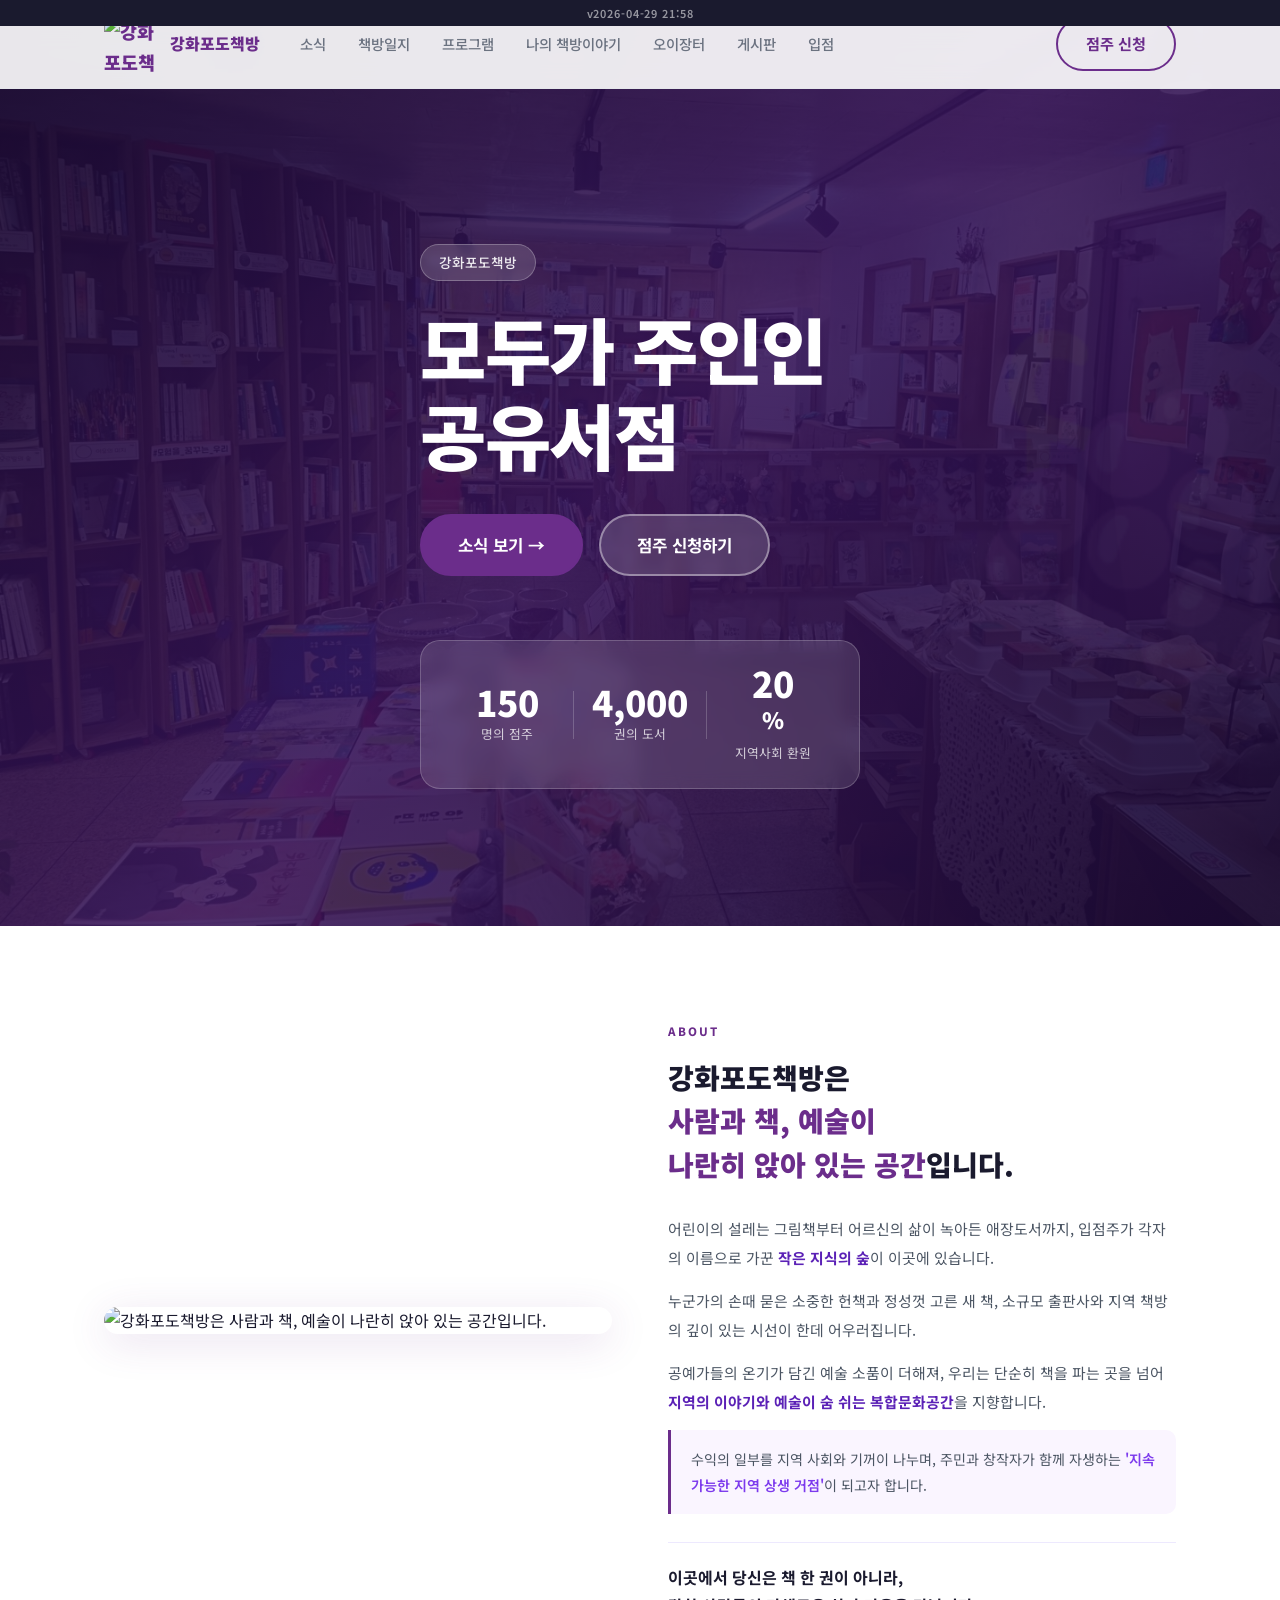
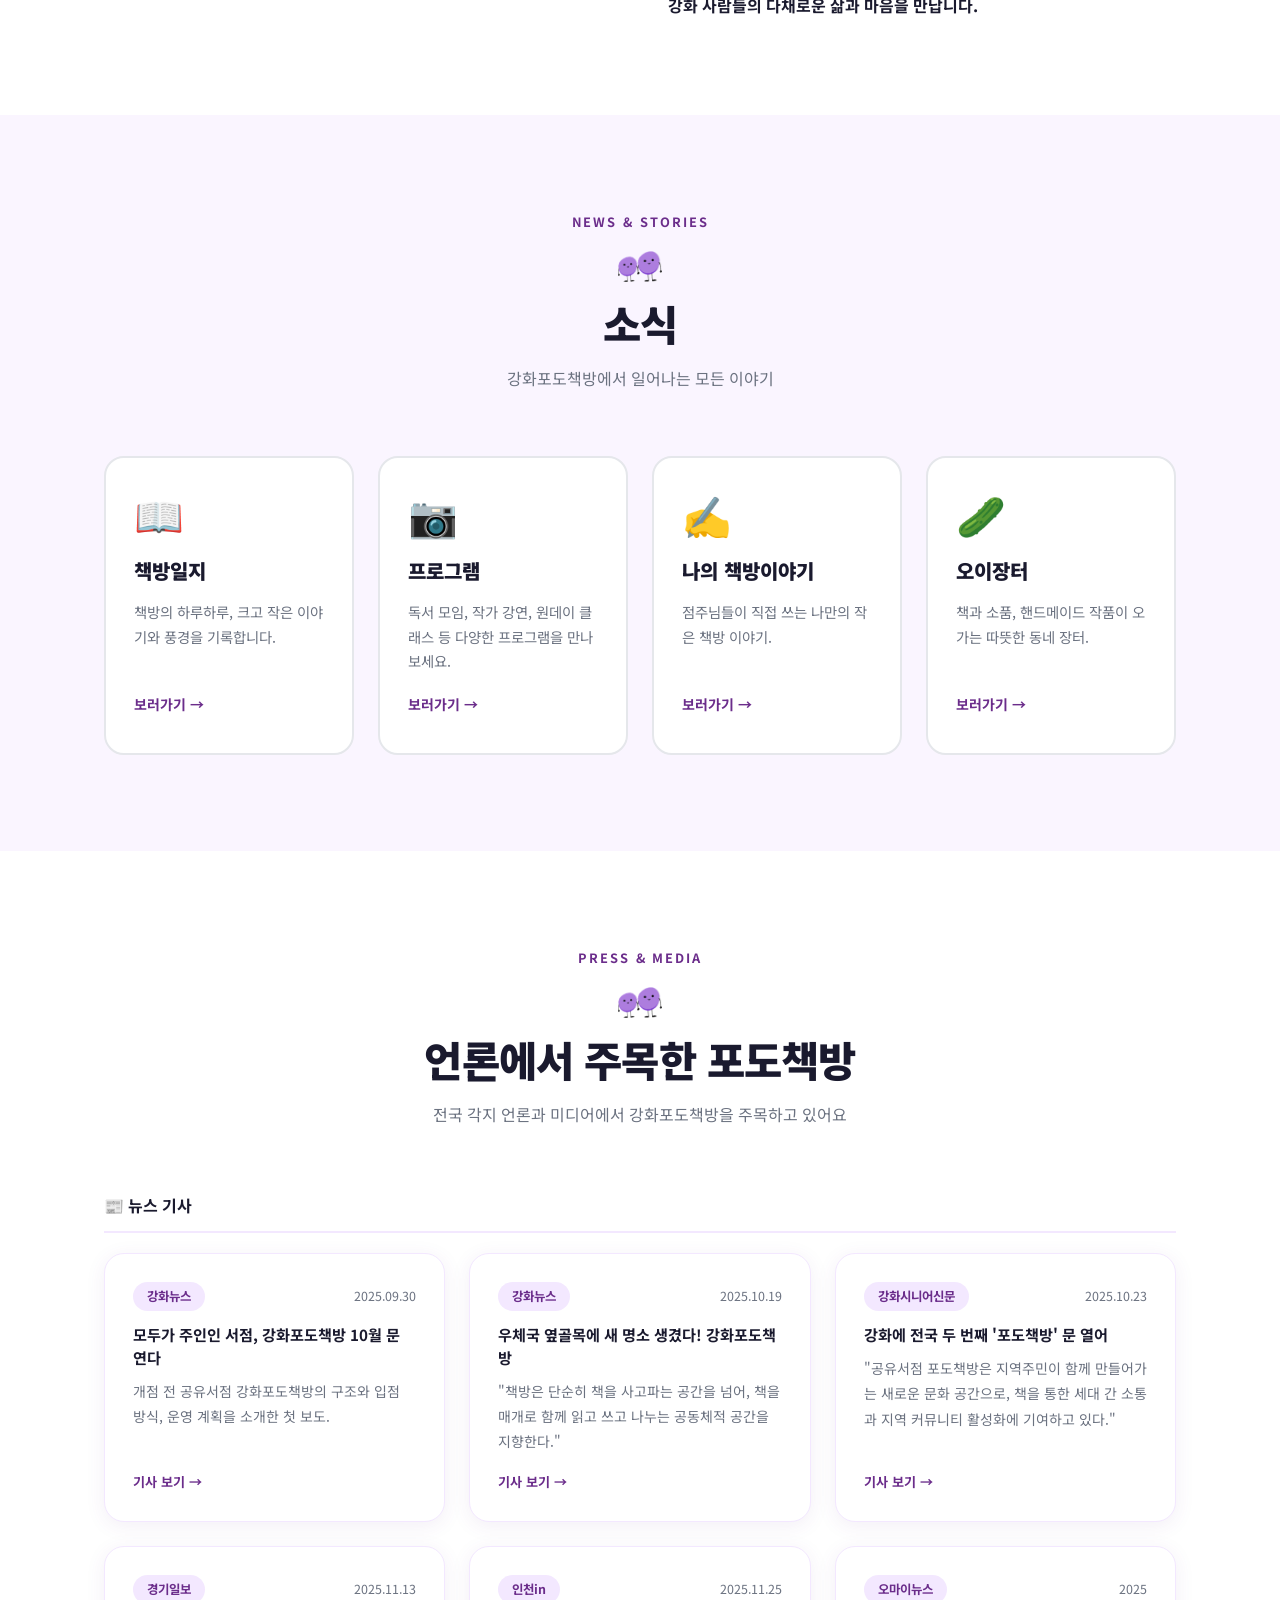
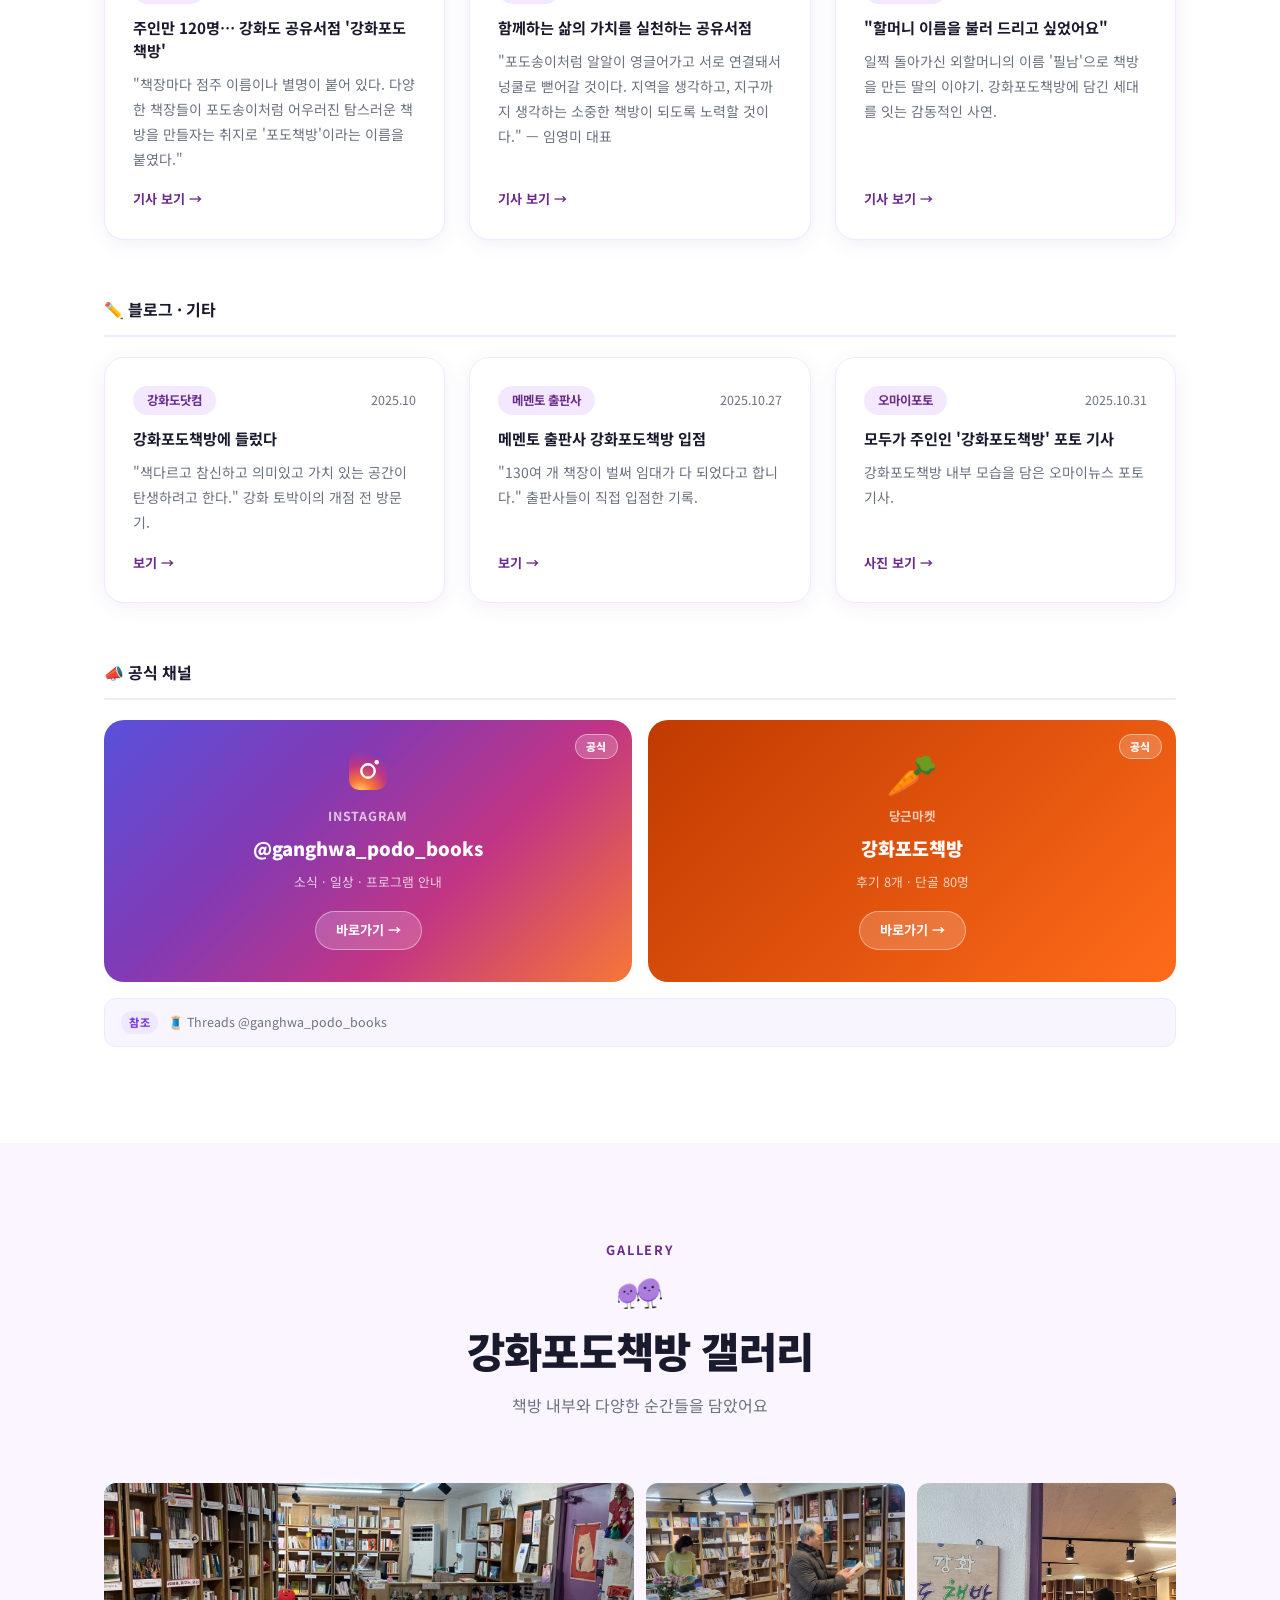
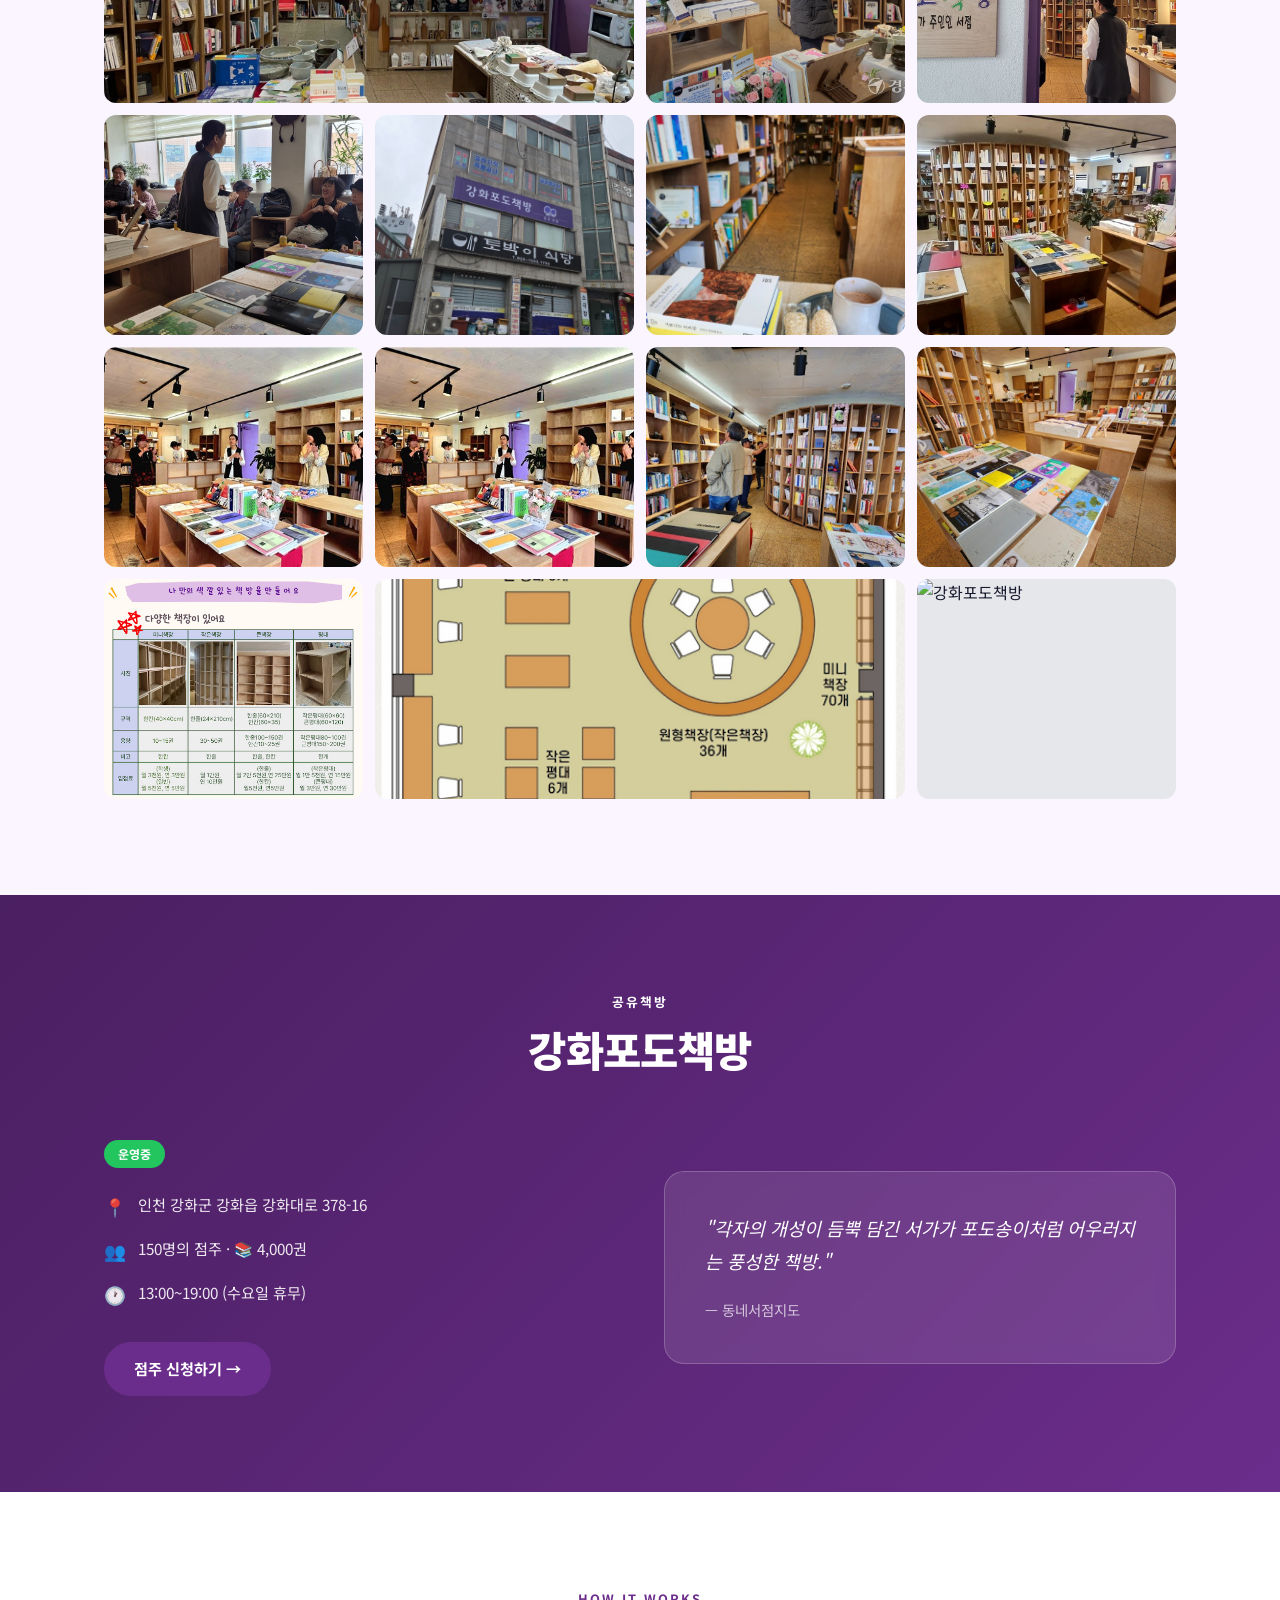
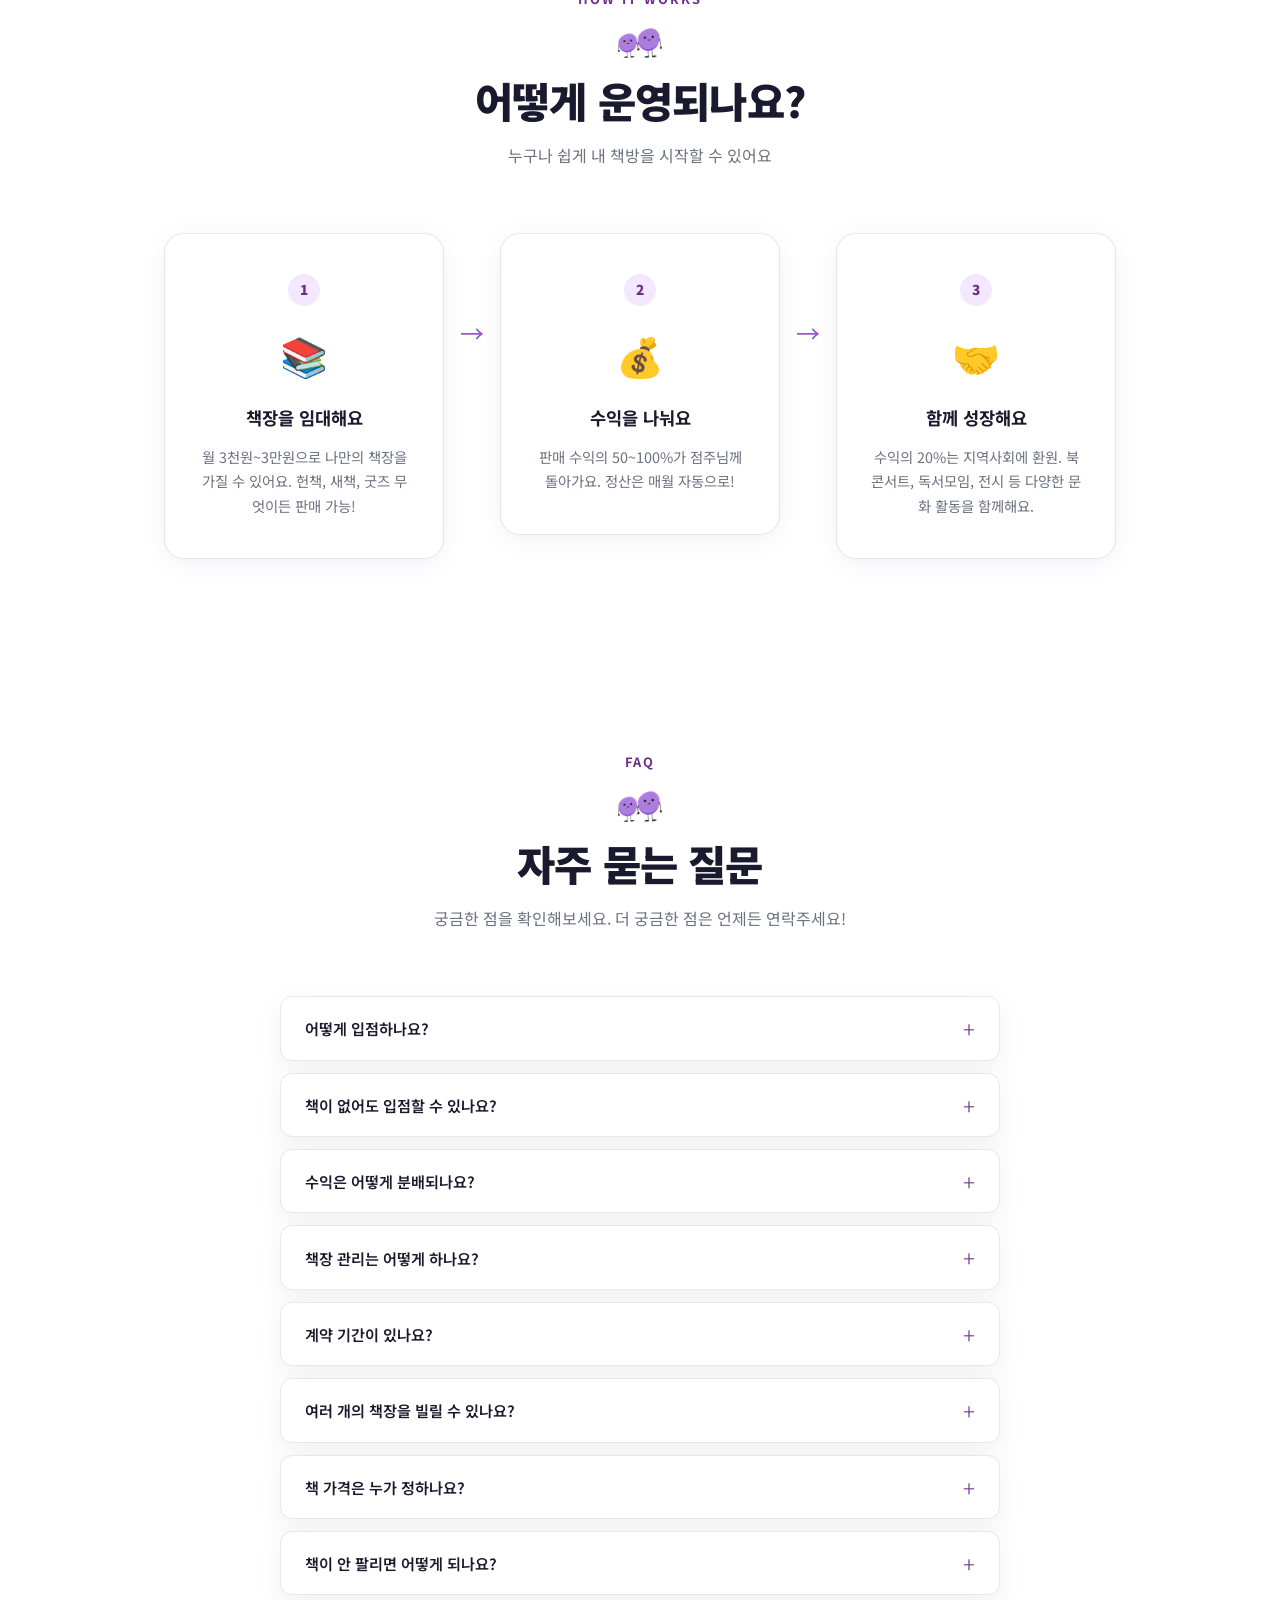
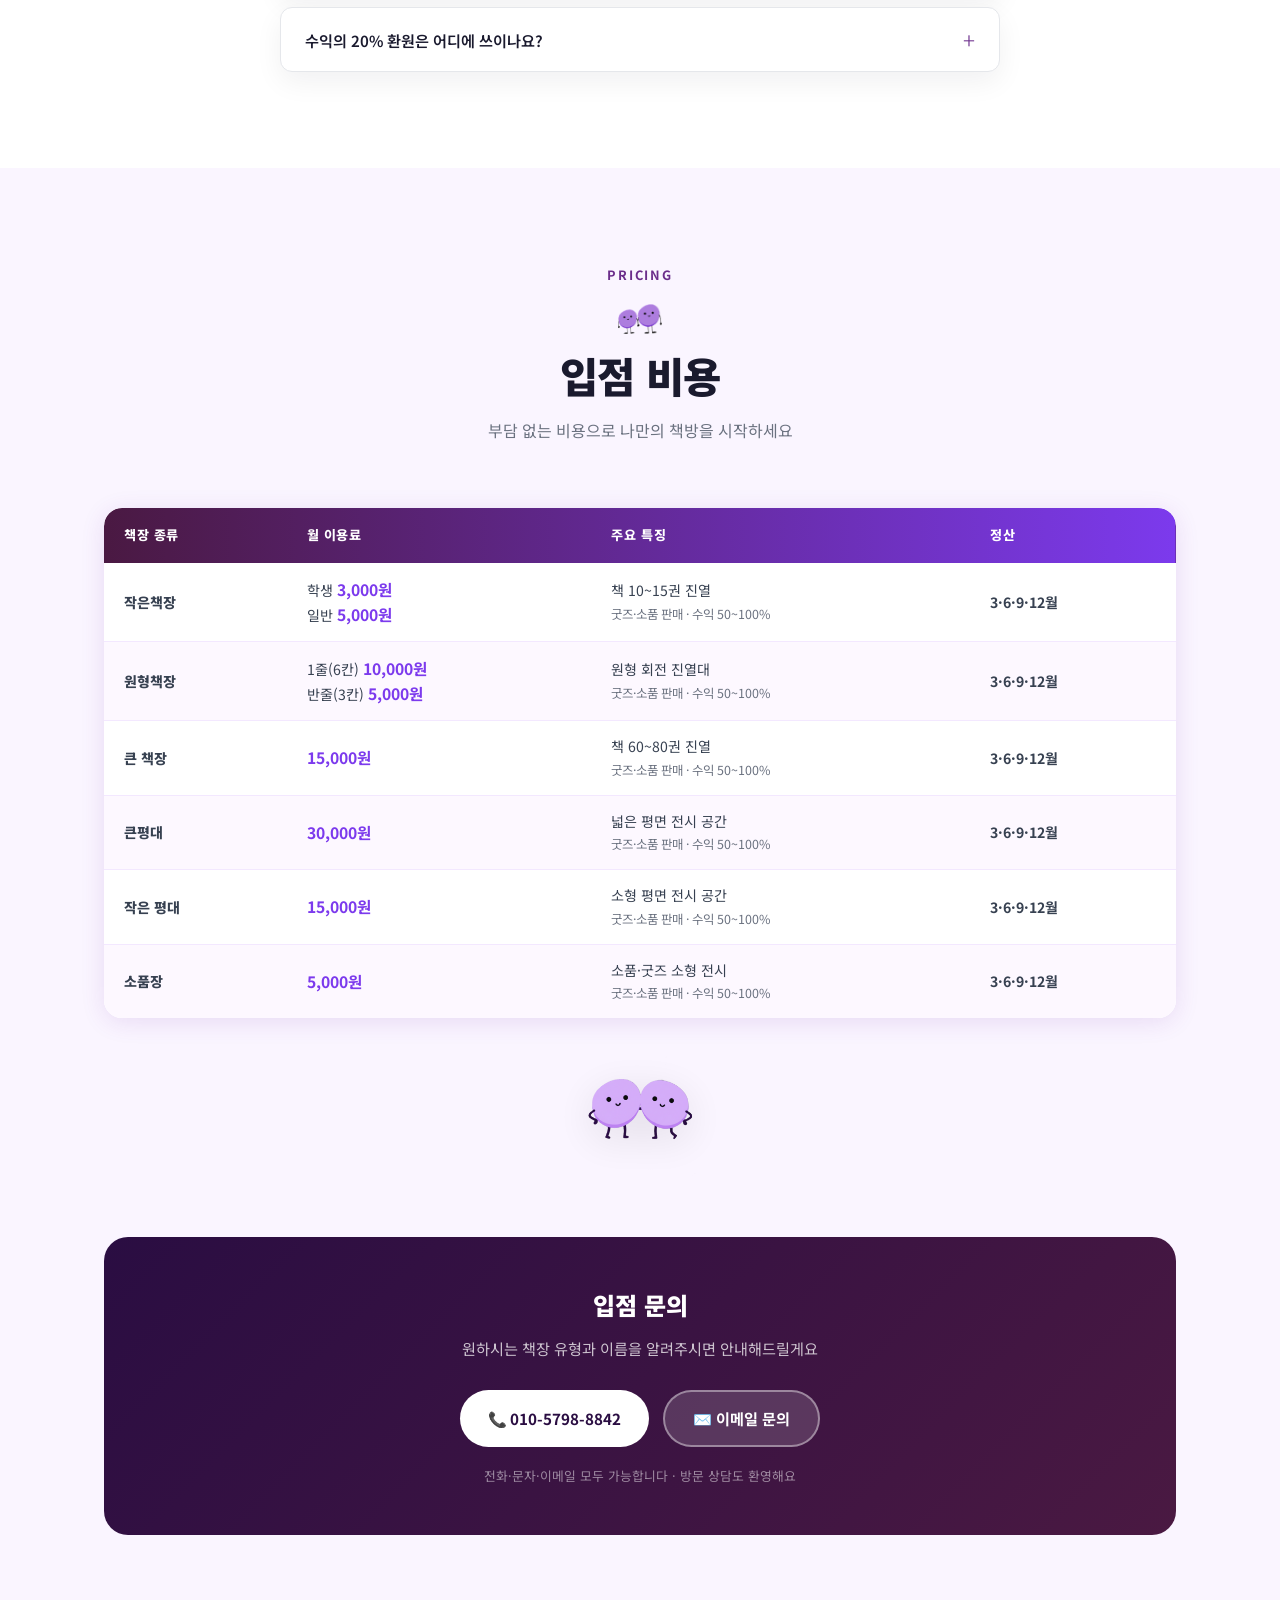
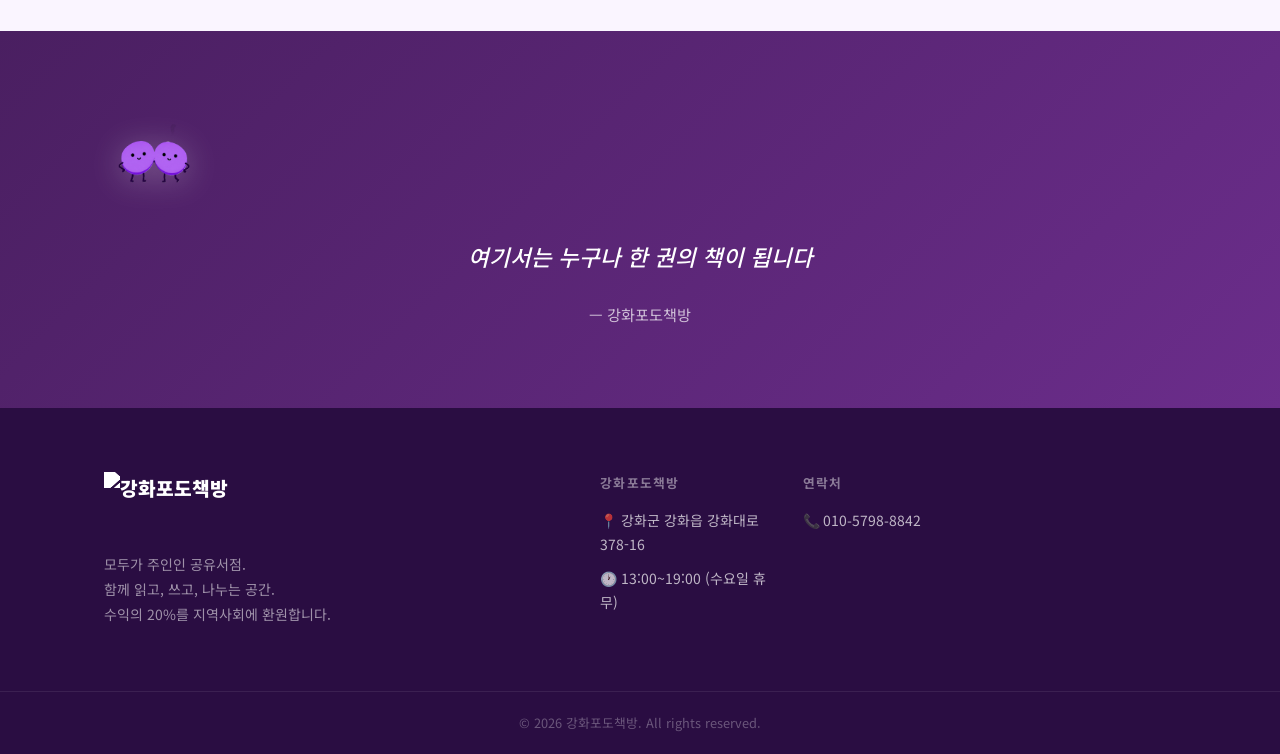
==== commit 64094716: "최상단 버전 표시 추가 (v2026-04-29 21:58) Made-with: Cursor" ====
--- a/index.html
+++ b/index.html
@@ -14,6 +14,7 @@
 <body>
 
   <!-- 헤더 -->
+  <div class="ver-bar">v2026-04-29 21:58</div>
   <header class="header" id="header">
     <div class="container header__inner">
       <a href="#" class="header__logo">
--- a/style.css
+++ b/style.css
@@ -35,6 +35,19 @@
   color-scheme: light;
 }
 
+.ver-bar {
+  background: #1a1a2e;
+  color: rgba(255,255,255,0.55);
+  font-size: 0.68rem;
+  font-weight: 600;
+  letter-spacing: 0.08em;
+  text-align: center;
+  padding: 4px 0;
+  position: relative;
+  z-index: 1100;
+  user-select: none;
+}
+
 body {
   font-family: 'Noto Sans KR', 'Apple SD Gothic Neo', sans-serif;
   color: #1a1a2e;
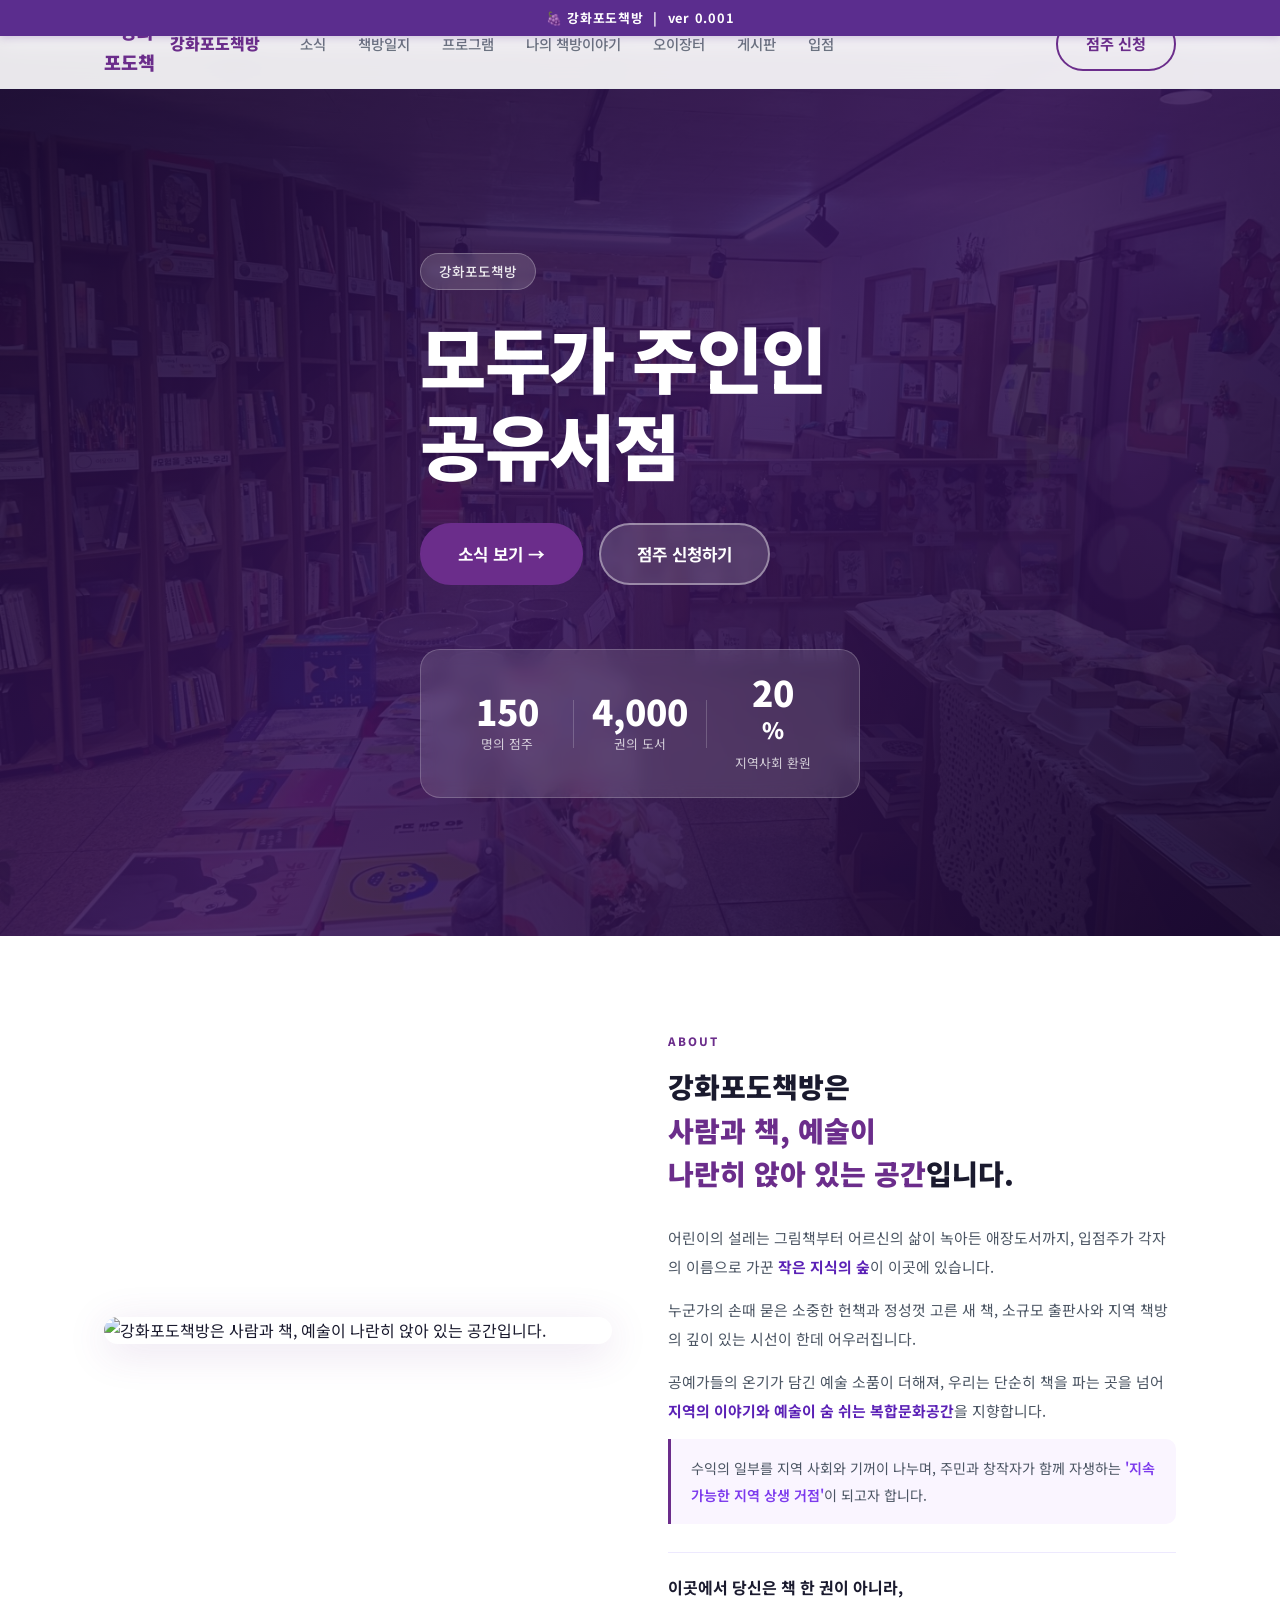
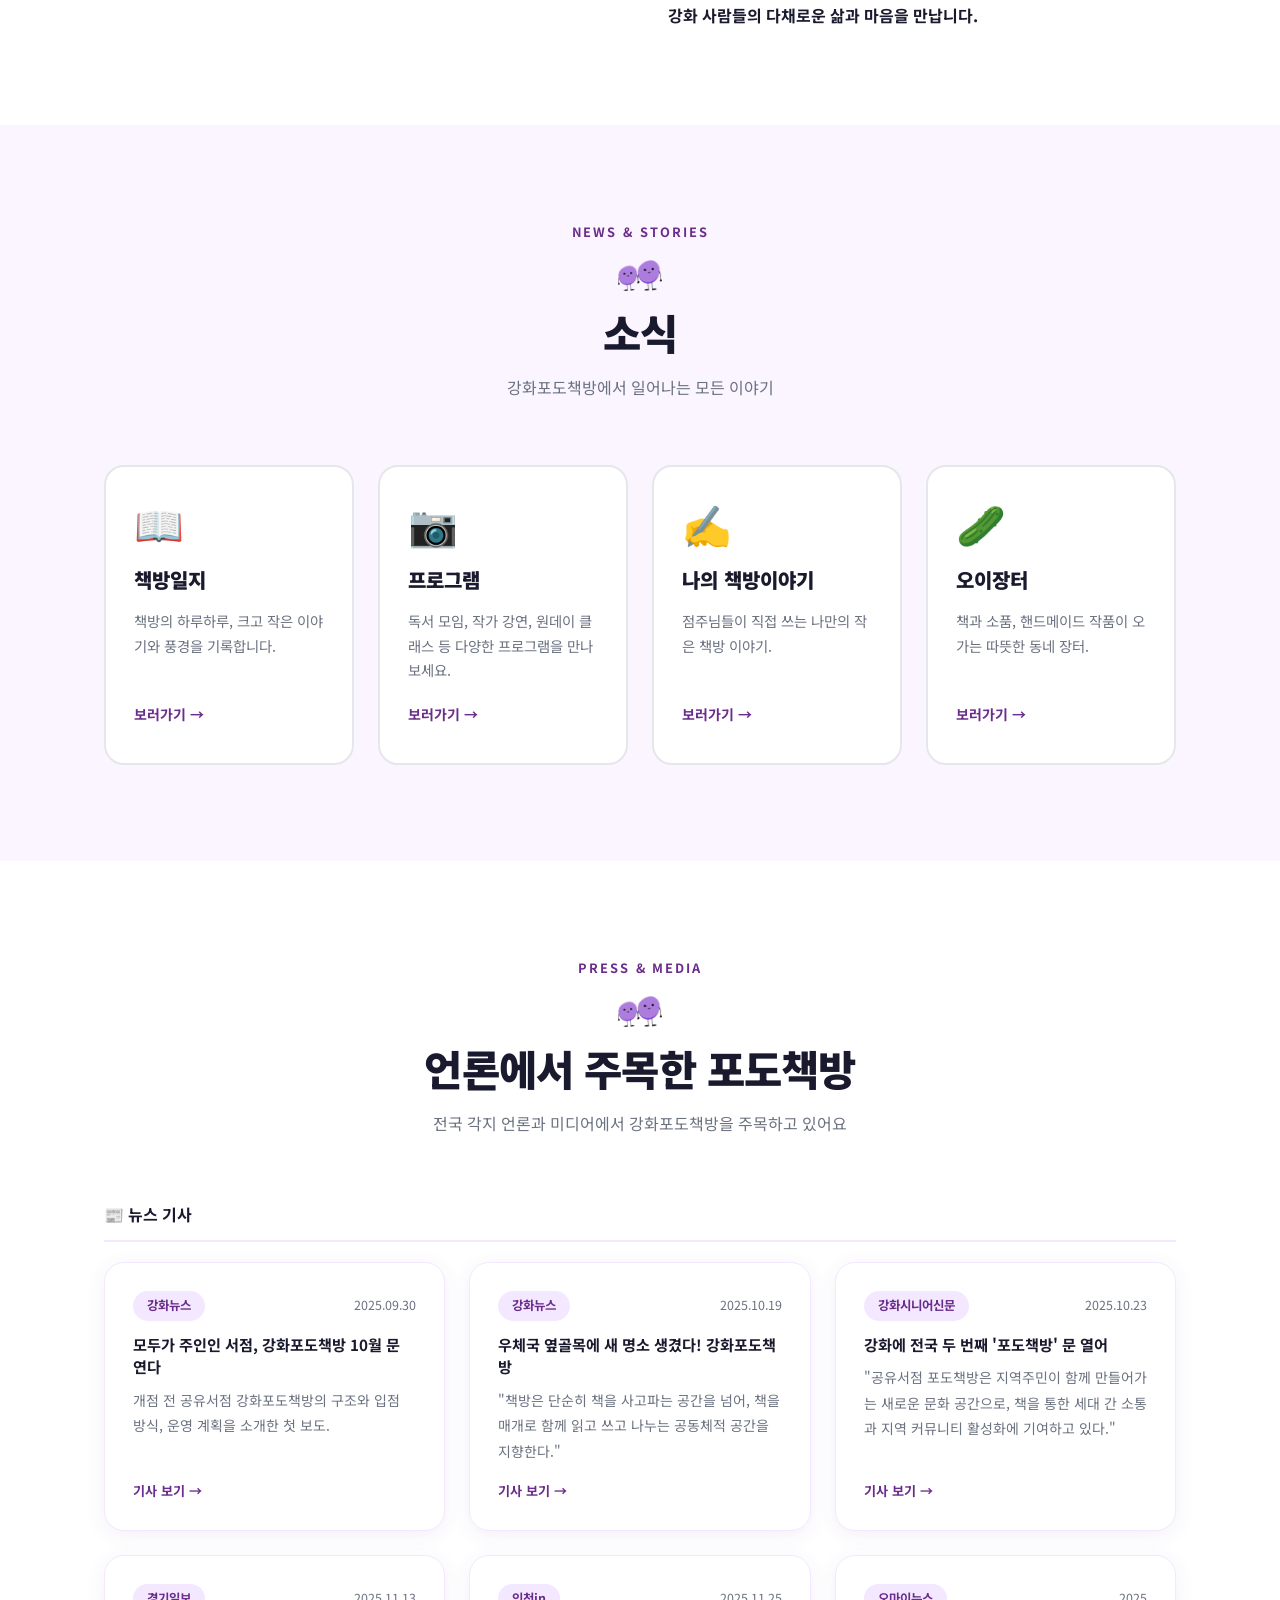
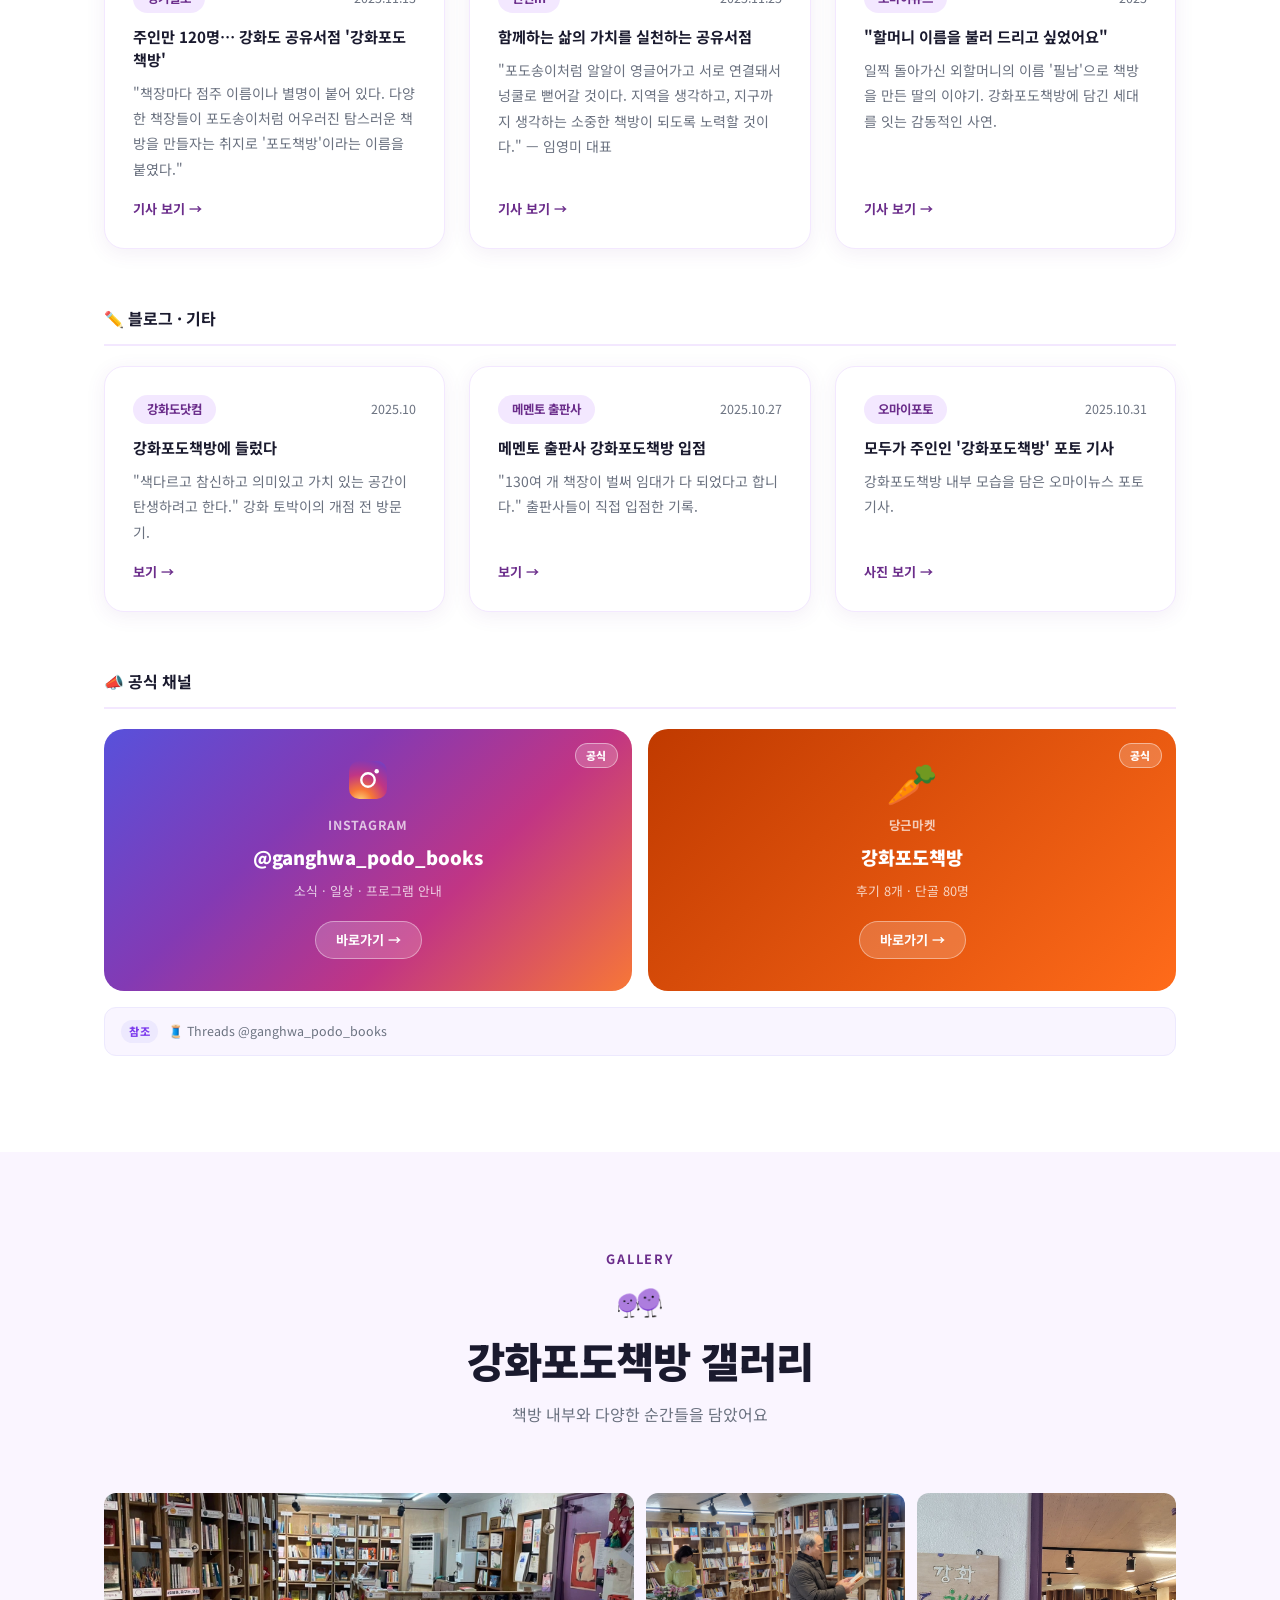
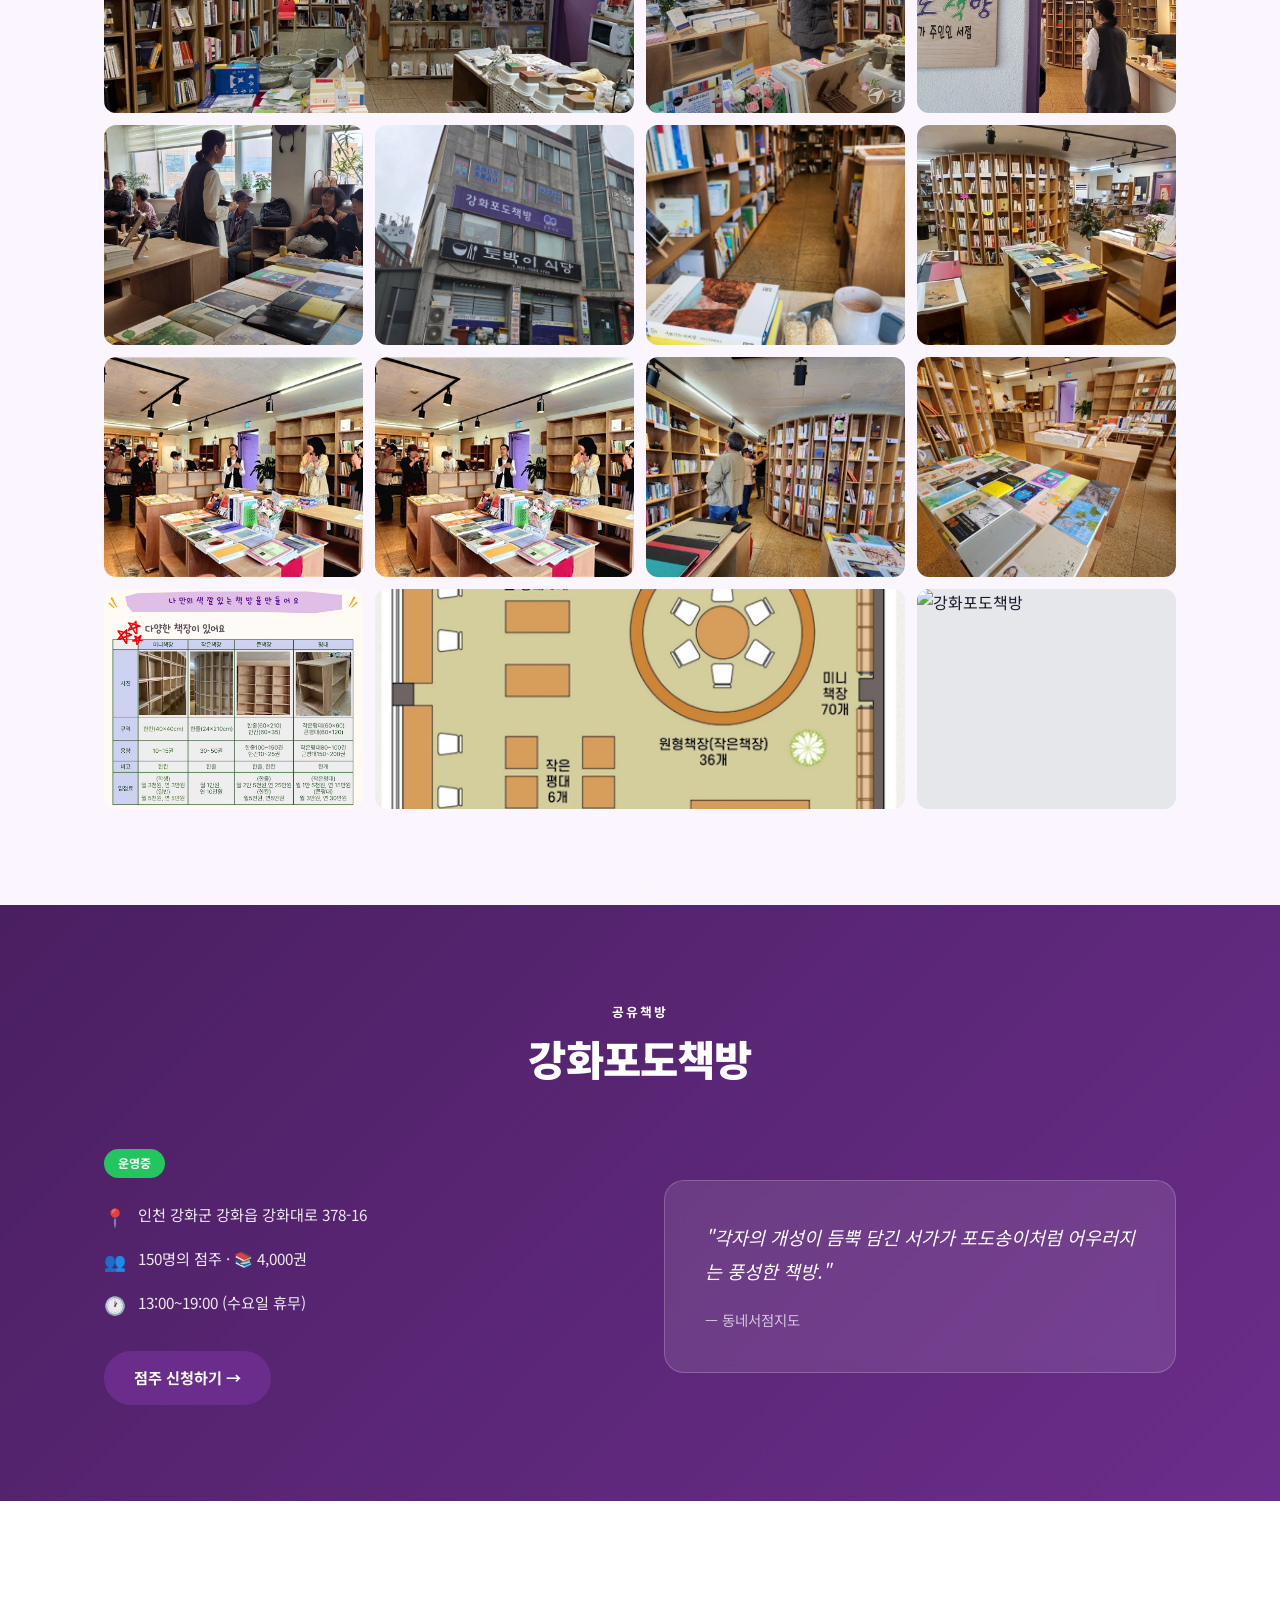
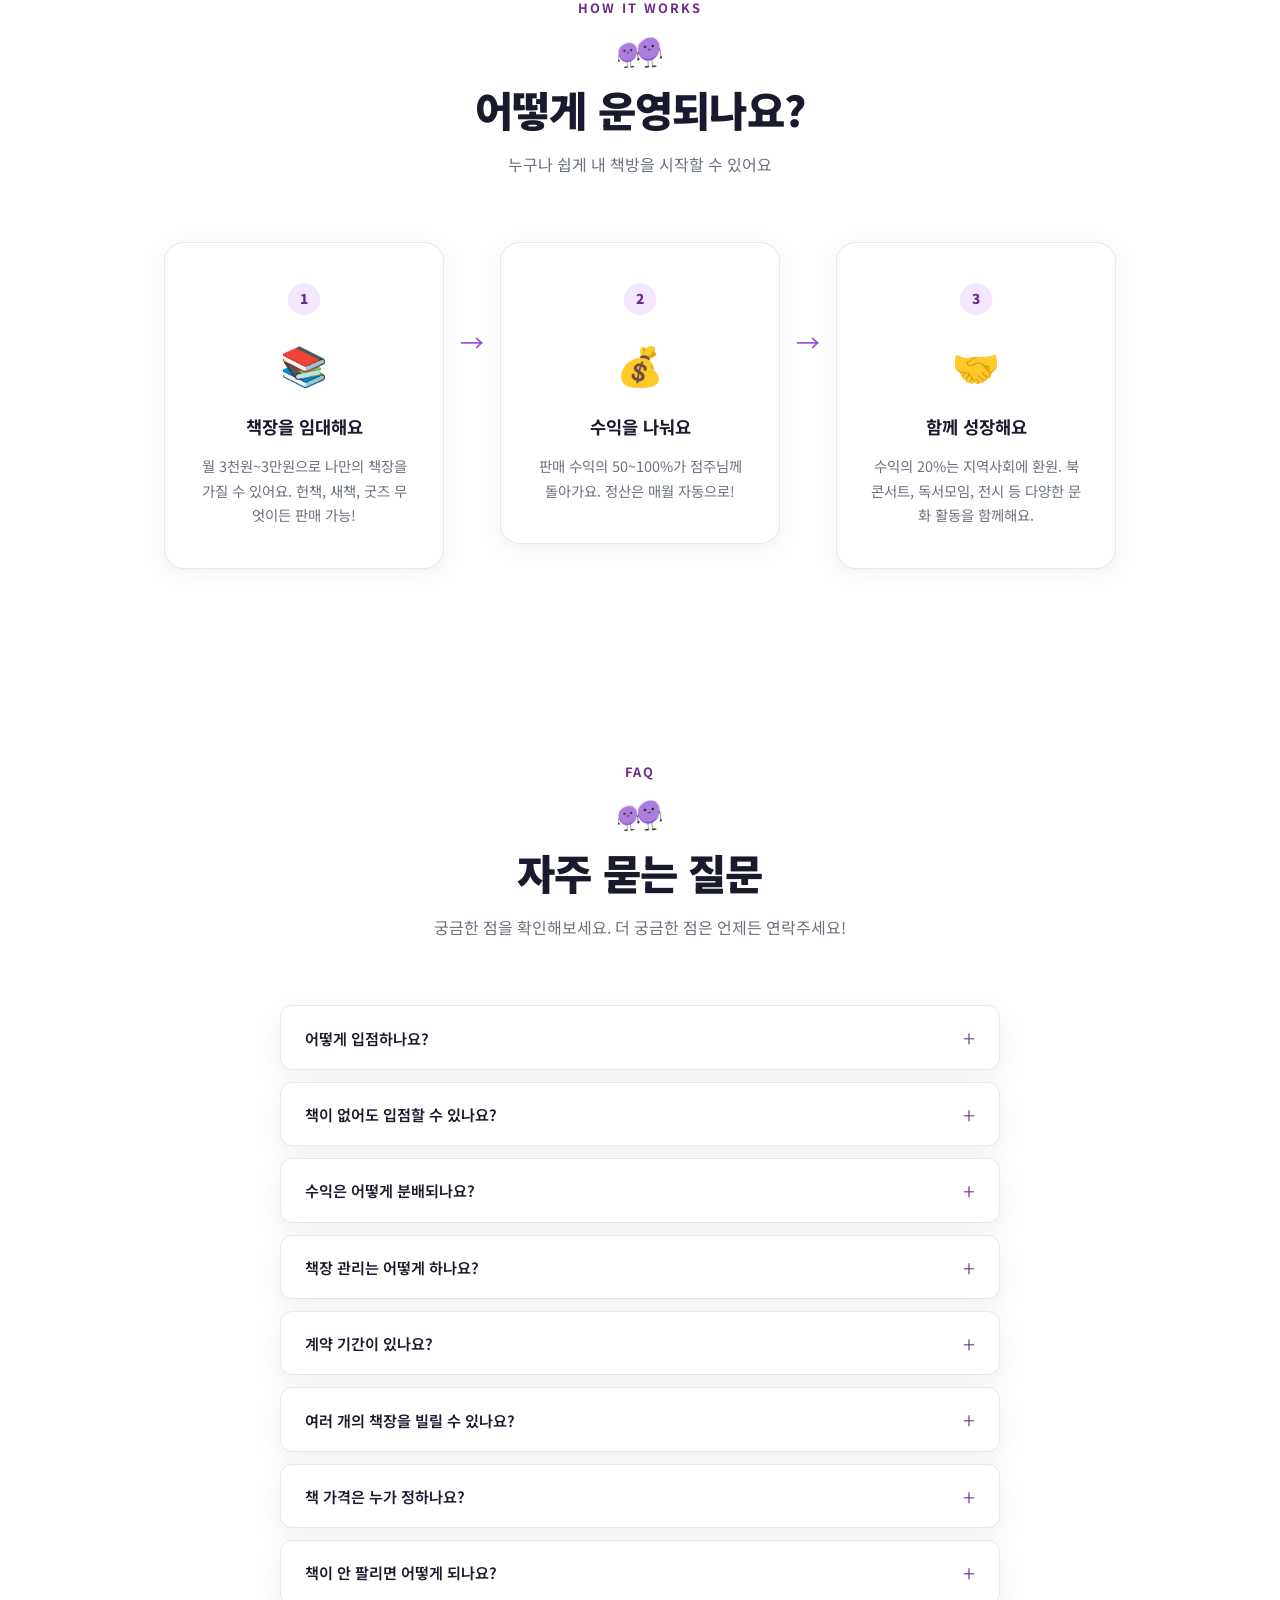
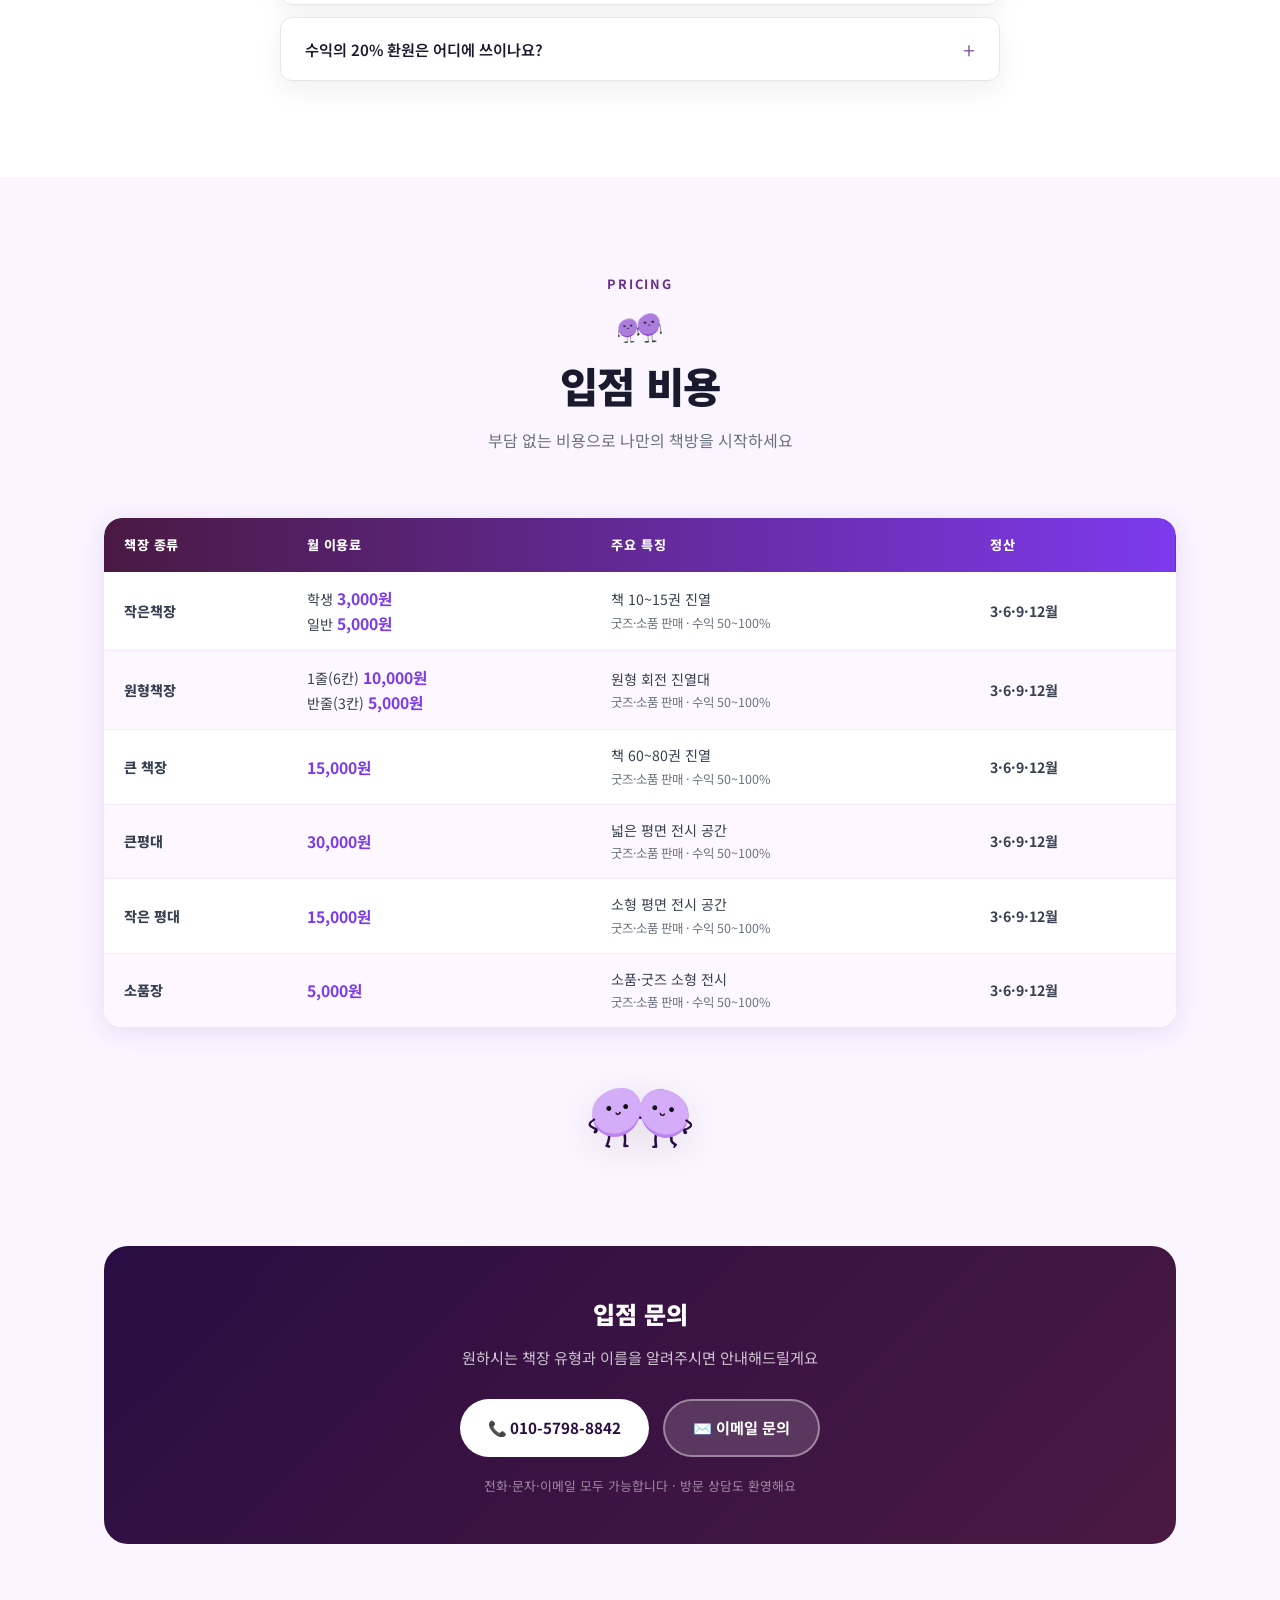
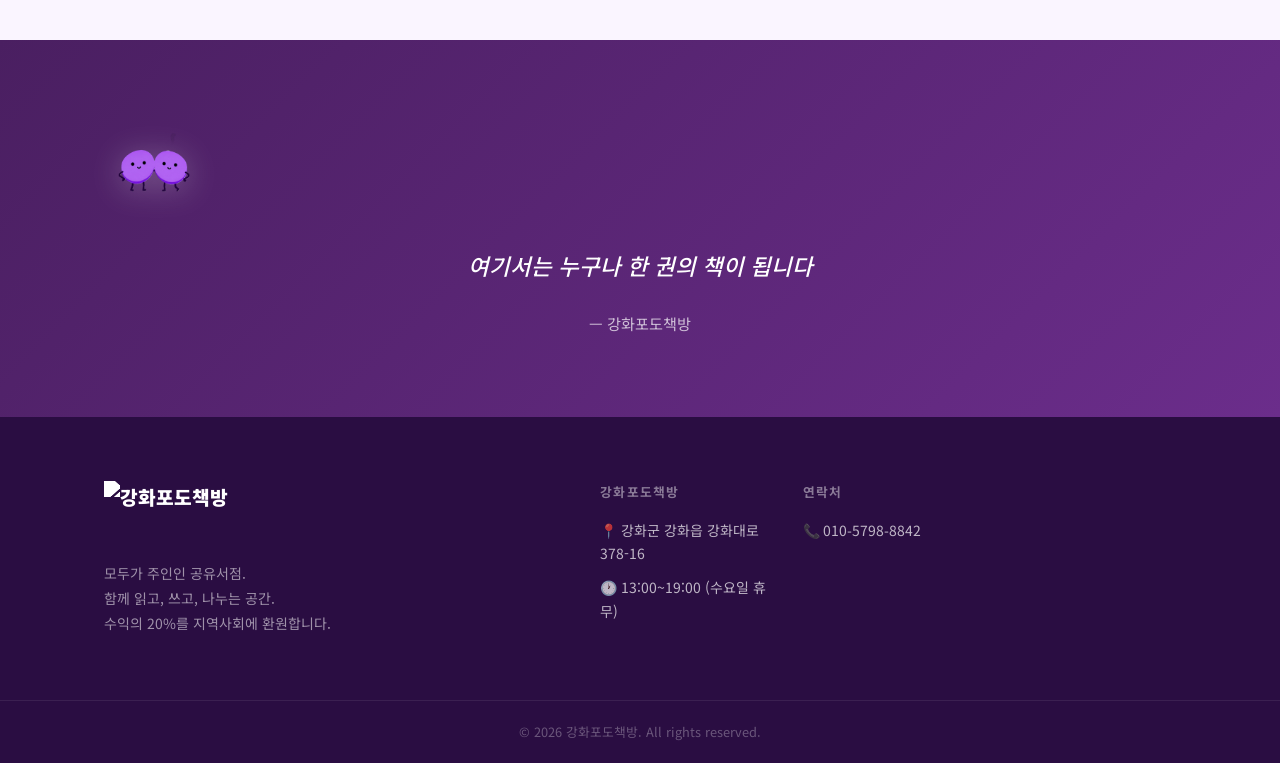
==== commit a214b79e: "버전 표시 강조 및 ver 0.001로 시작 Made-with: Cursor" ====
--- a/index.html
+++ b/index.html
@@ -14,7 +14,7 @@
 <body>
 
   <!-- 헤더 -->
-  <div class="ver-bar">v2026-04-29 21:58</div>
+  <div class="ver-bar">🍇 강화포도책방 &nbsp;|&nbsp; ver 0.001</div>
   <header class="header" id="header">
     <div class="container header__inner">
       <a href="#" class="header__logo">
--- a/style.css
+++ b/style.css
@@ -36,16 +36,17 @@
 }
 
 .ver-bar {
-  background: #1a1a2e;
-  color: rgba(255,255,255,0.55);
-  font-size: 0.68rem;
-  font-weight: 600;
-  letter-spacing: 0.08em;
+  background: #5b2d8e;
+  color: #ffffff;
+  font-size: 0.8rem;
+  font-weight: 700;
+  letter-spacing: 0.06em;
   text-align: center;
-  padding: 4px 0;
+  padding: 7px 0;
   position: relative;
   z-index: 1100;
   user-select: none;
+  box-shadow: 0 2px 8px rgba(91,45,142,0.25);
 }
 
 body {
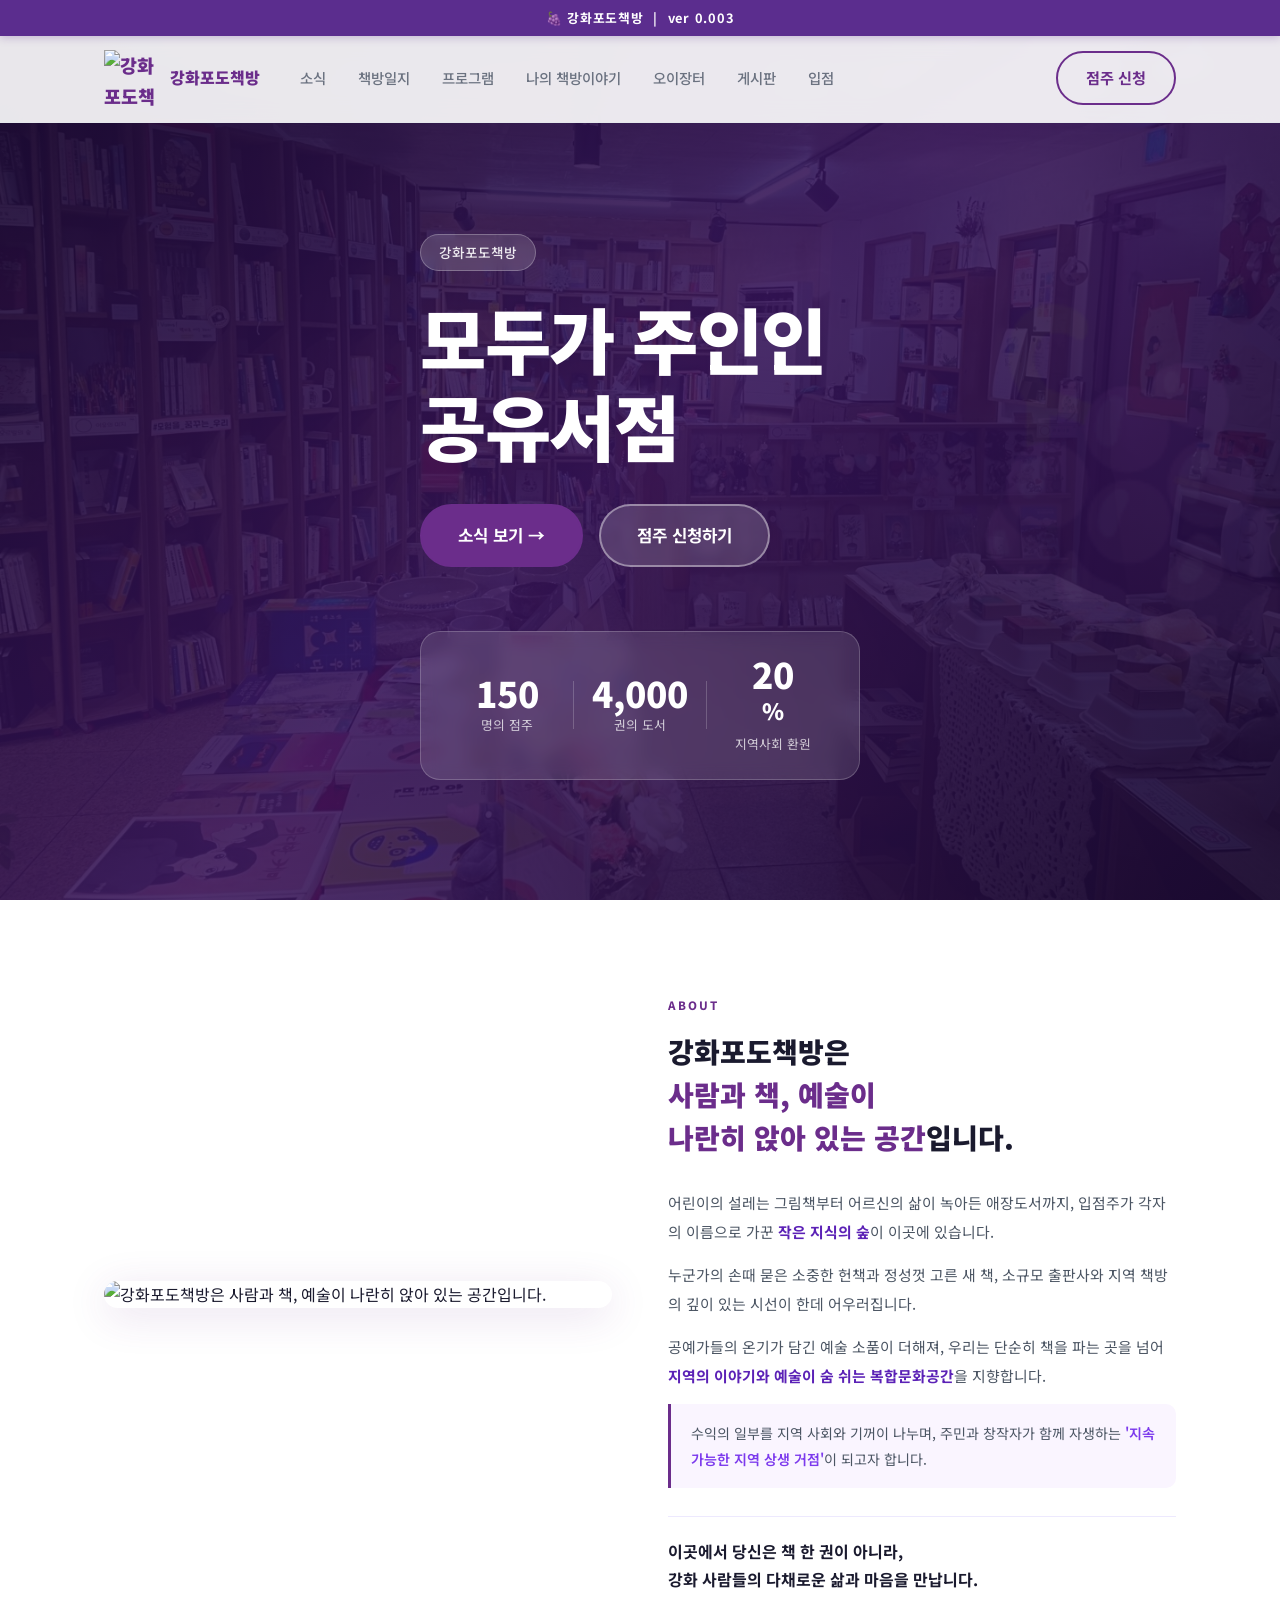
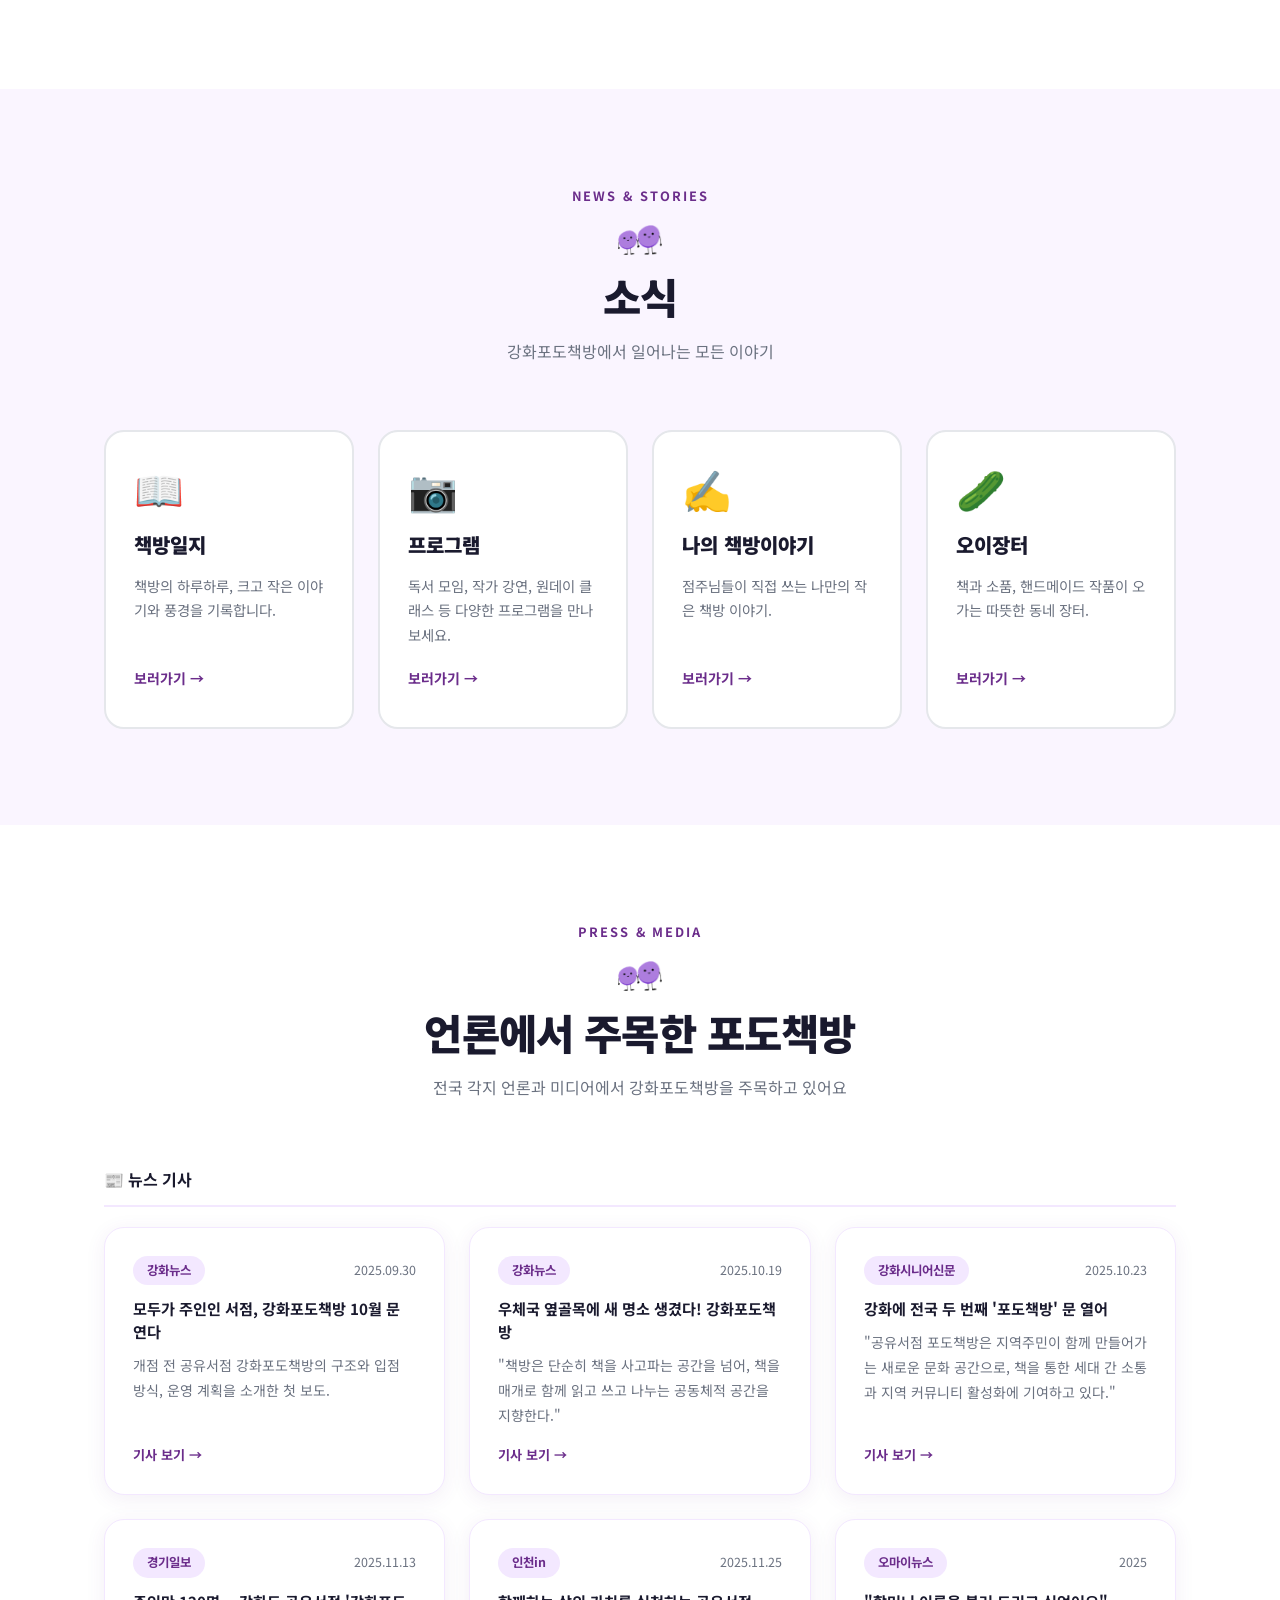
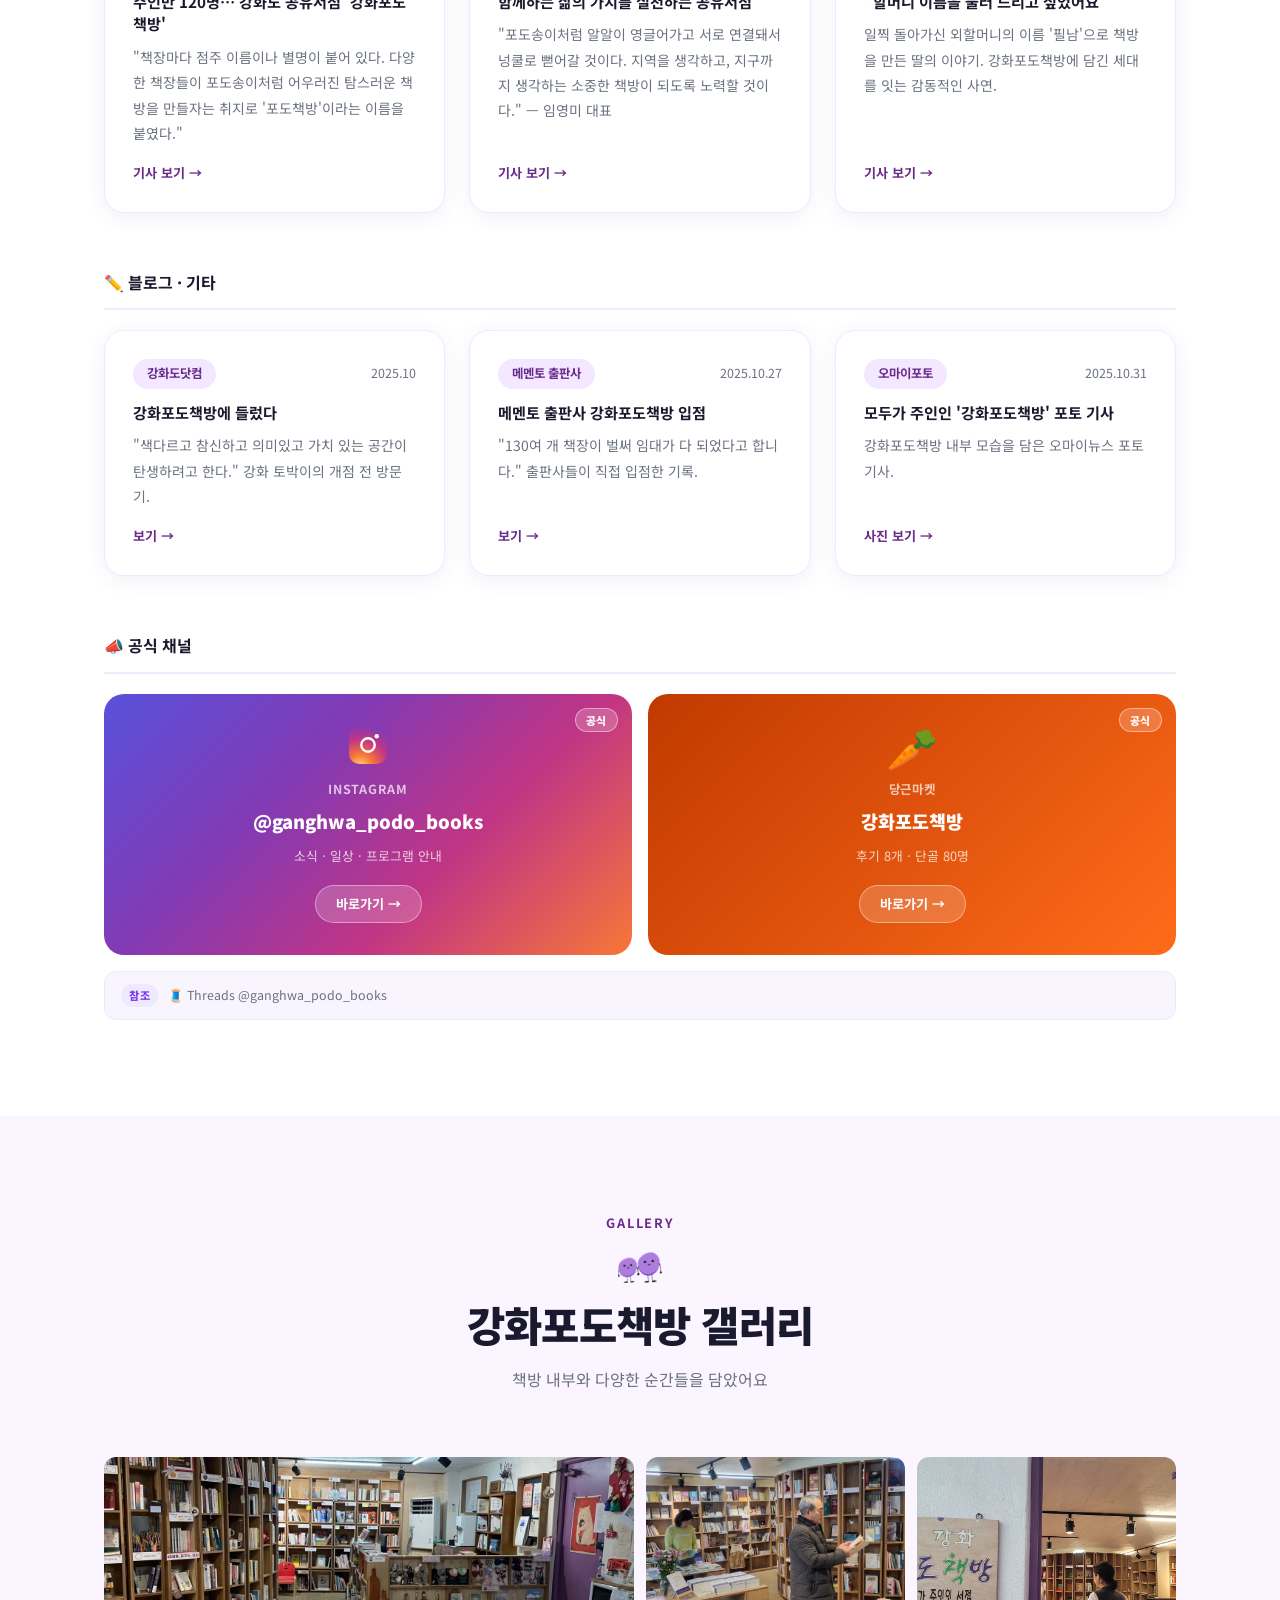
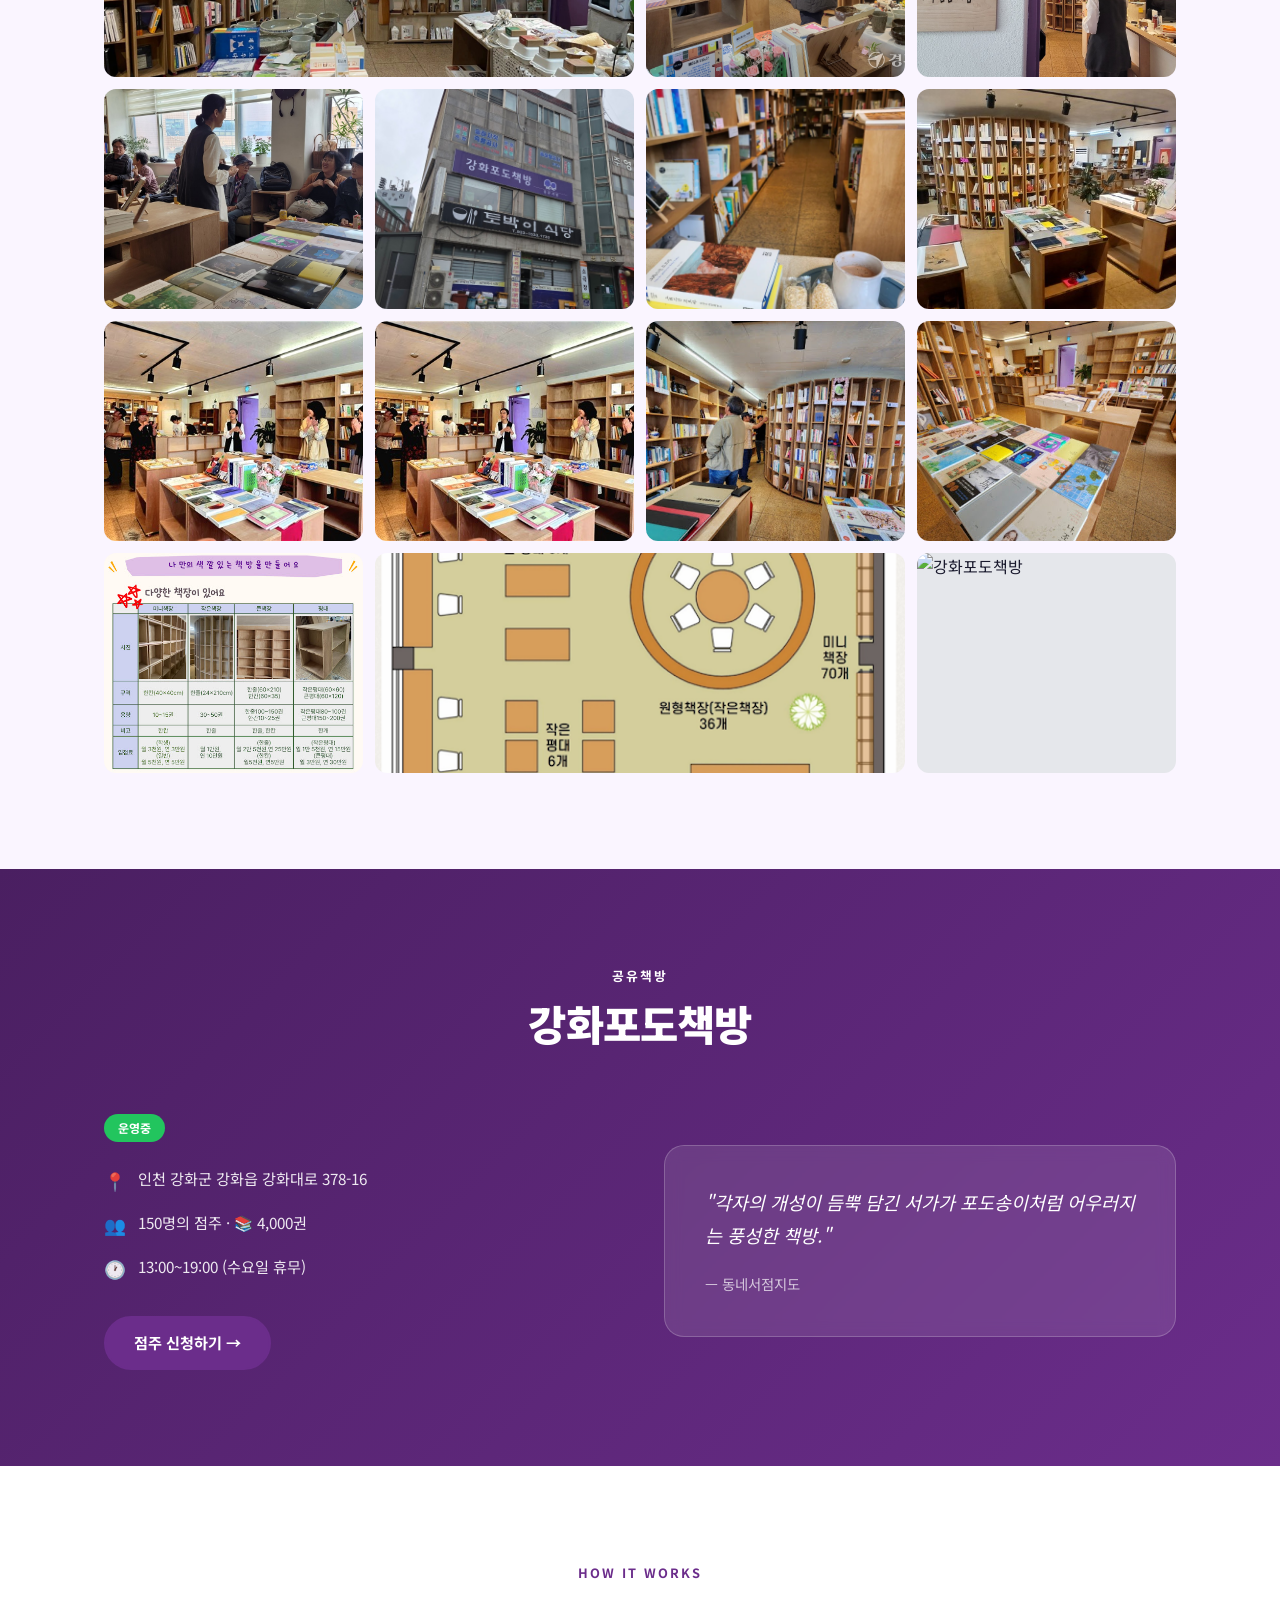
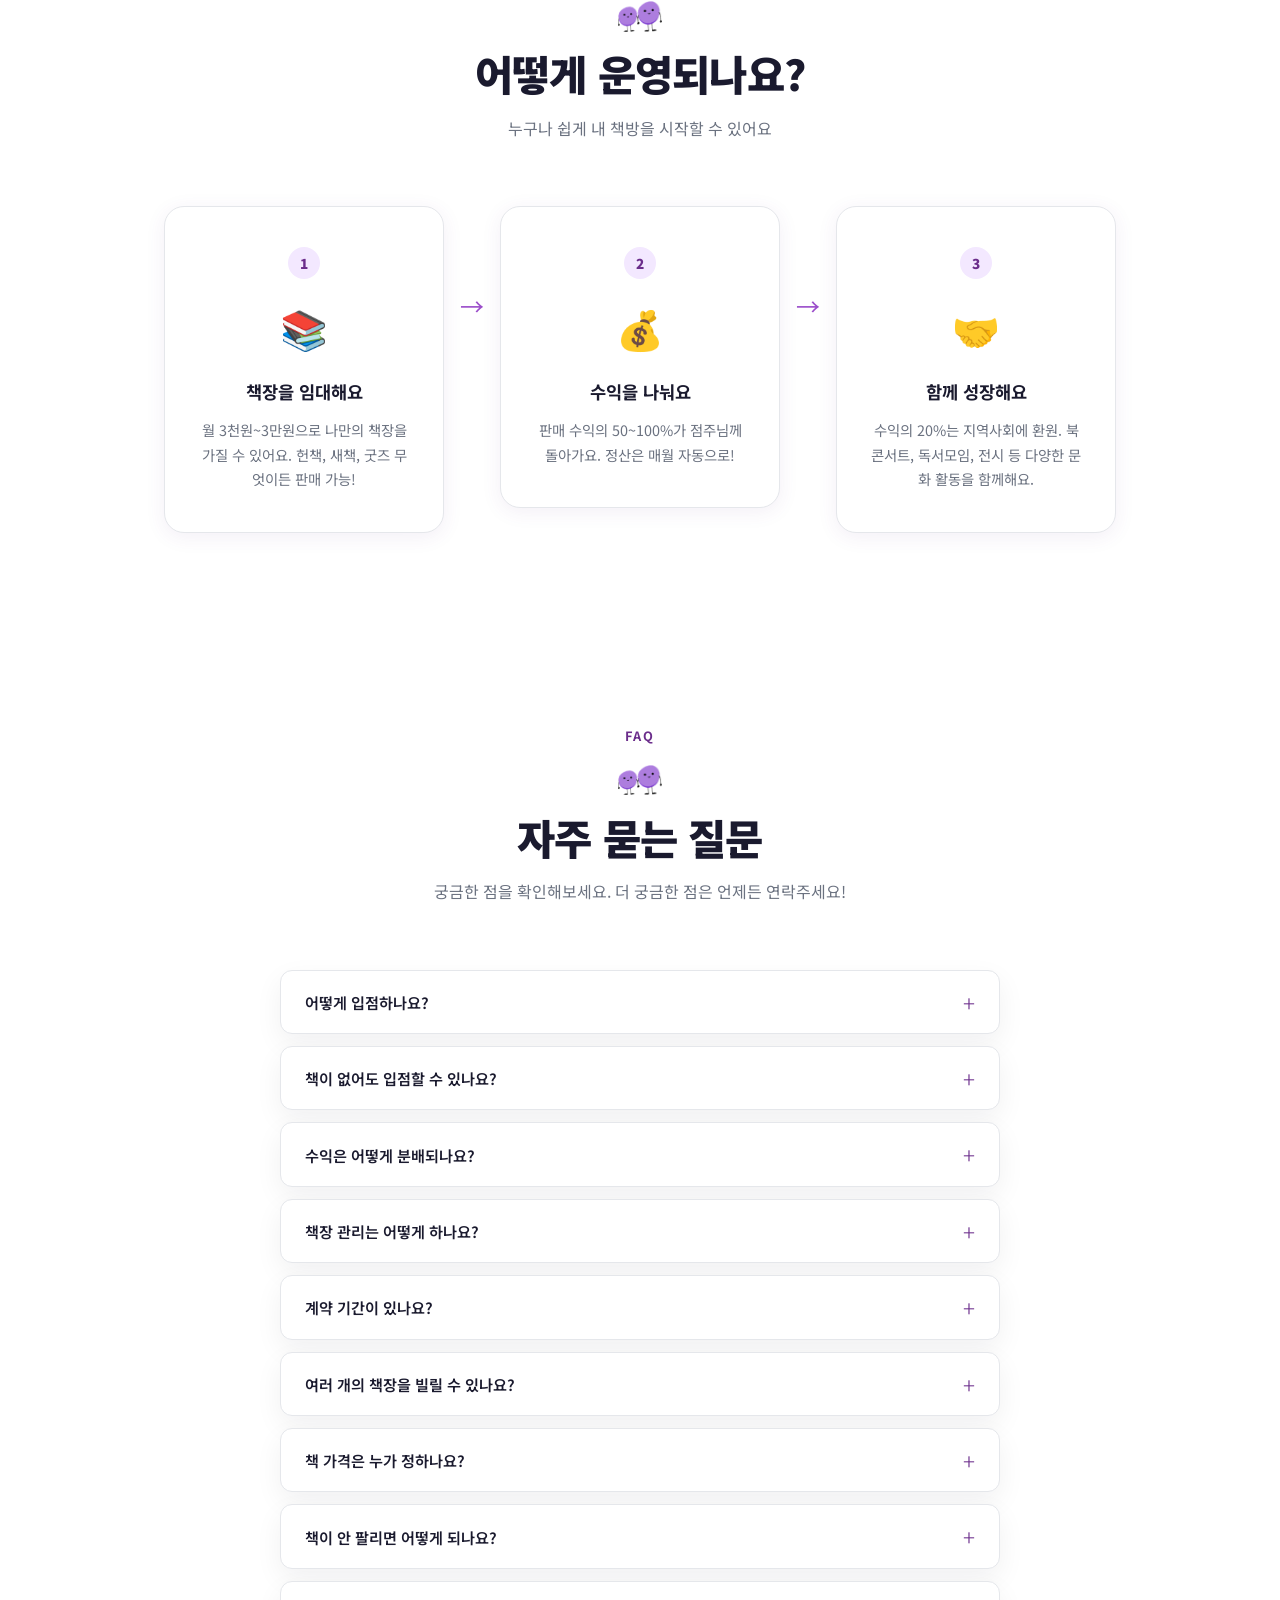
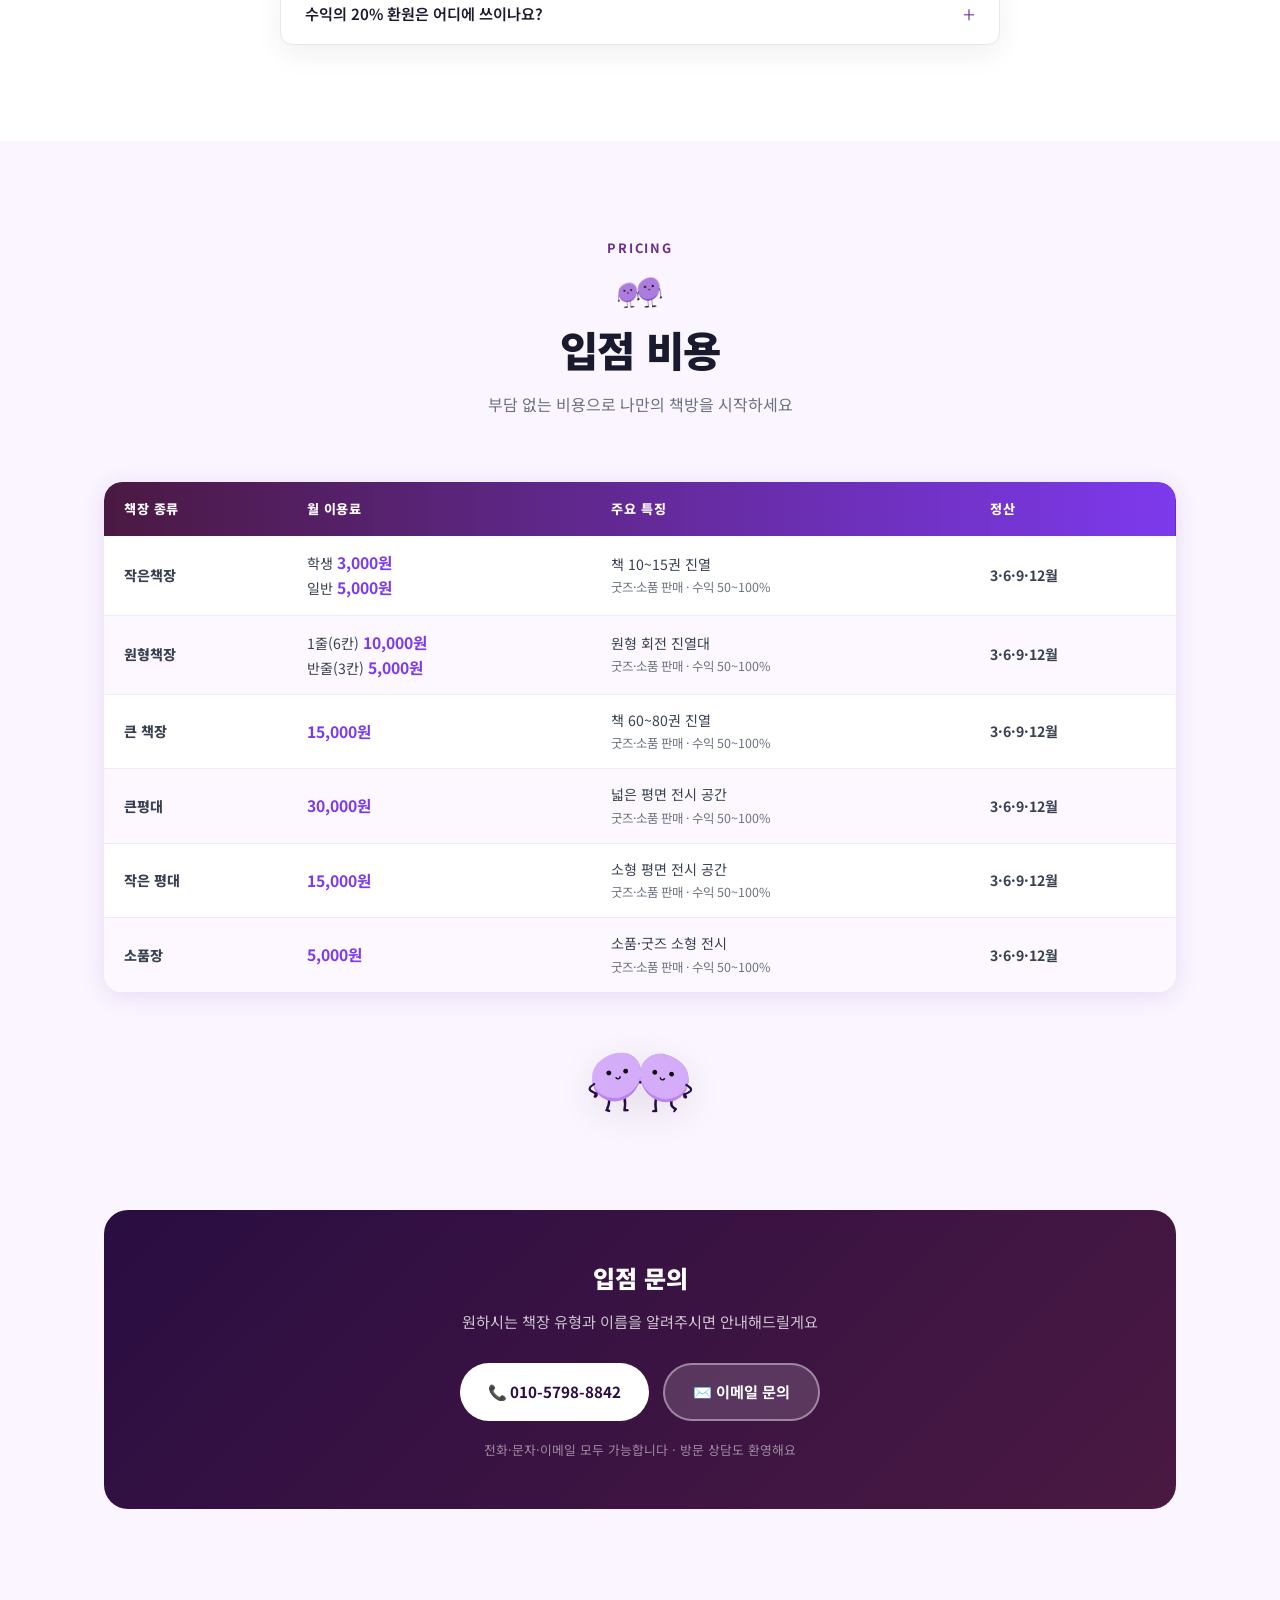
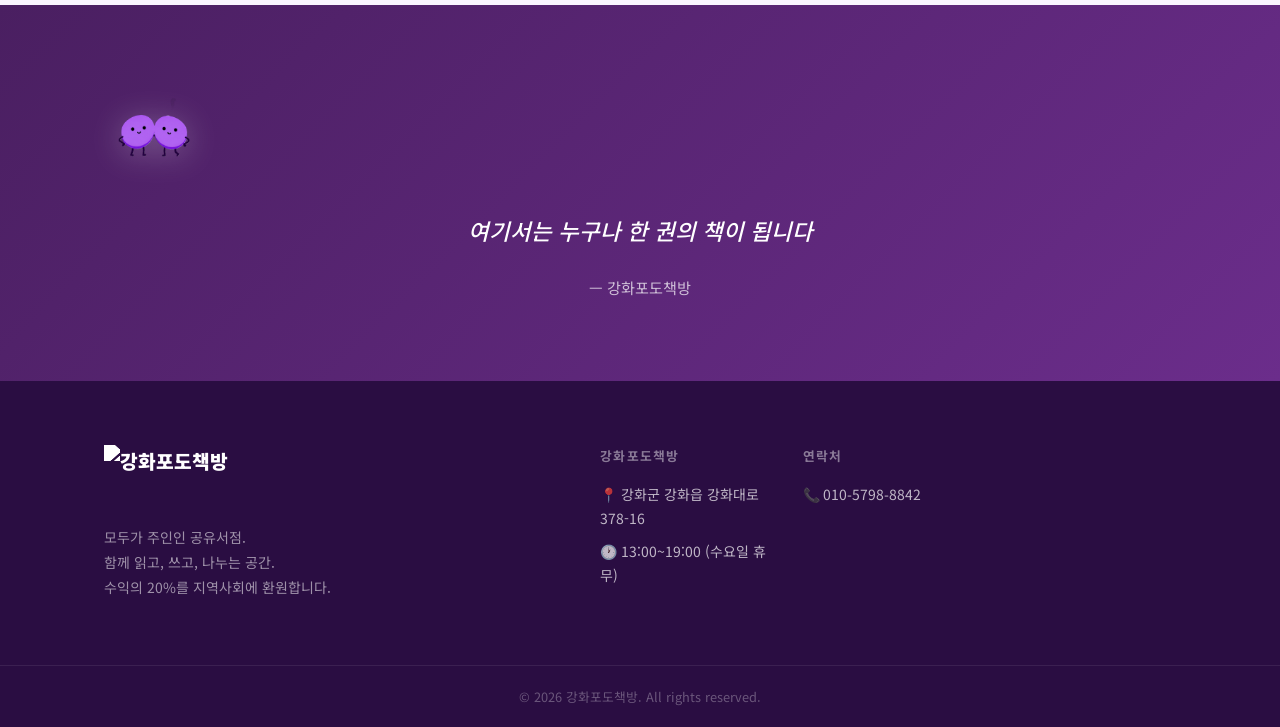
==== commit acd01fa9: "ver 0.003 표시 반영 Made-with: Cursor" ====
--- a/index.html
+++ b/index.html
@@ -14,7 +14,7 @@
 <body>
 
   <!-- 헤더 -->
-  <div class="ver-bar">🍇 강화포도책방 &nbsp;|&nbsp; ver 0.001</div>
+  <div class="ver-bar">🍇 강화포도책방 &nbsp;|&nbsp; ver 0.003</div>
   <header class="header" id="header">
     <div class="container header__inner">
       <a href="#" class="header__logo">
--- a/style.css
+++ b/style.css
@@ -43,8 +43,11 @@
   letter-spacing: 0.06em;
   text-align: center;
   padding: 7px 0;
-  position: relative;
-  z-index: 1100;
+  position: fixed;
+  top: 0;
+  left: 0;
+  right: 0;
+  z-index: 1200;
   user-select: none;
   box-shadow: 0 2px 8px rgba(91,45,142,0.25);
 }
@@ -145,7 +148,7 @@
    =================================== */
 .header {
   position: fixed;
-  top: 0;
+  top: 34px;
   left: 0;
   right: 0;
   z-index: 100;
@@ -242,7 +245,7 @@
   background-size: cover;
   background-position: center;
   overflow: hidden;
-  padding-top: 80px;
+  padding-top: 114px;
 }
 
 .hero::before {
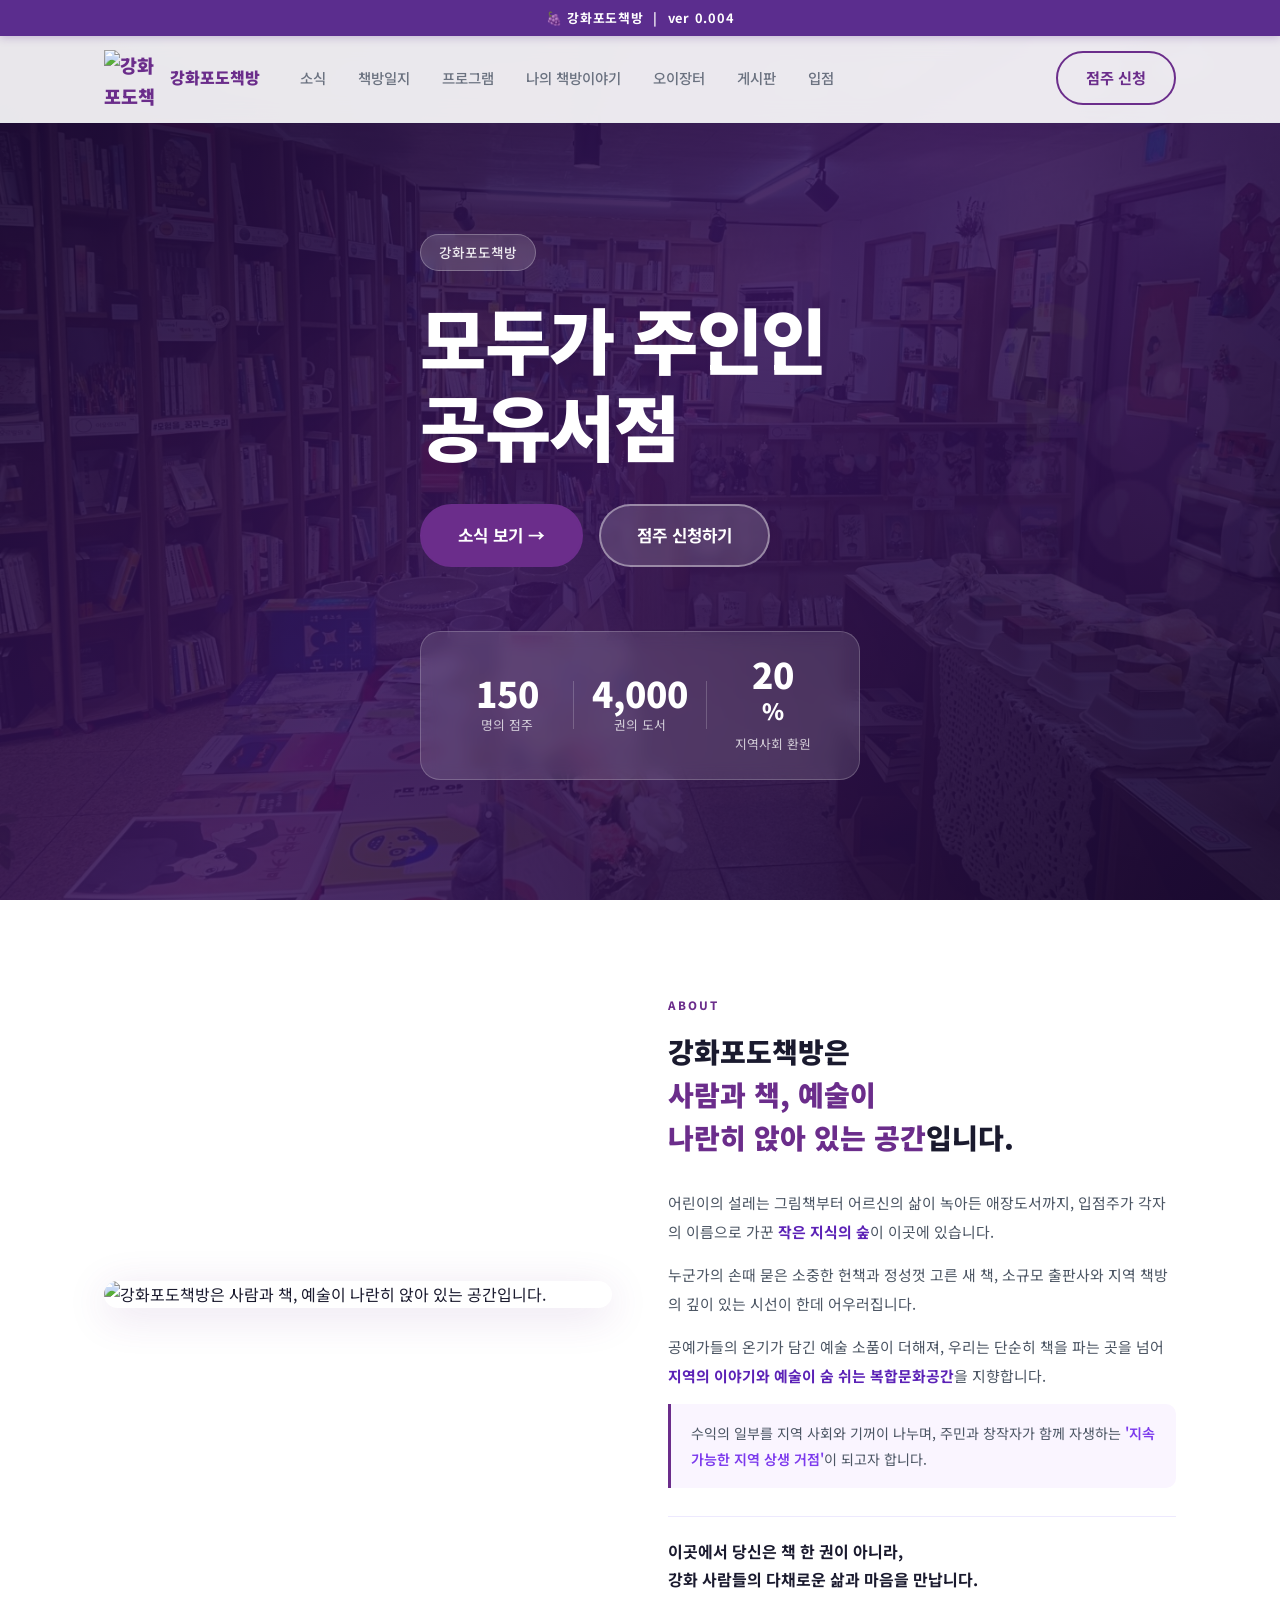
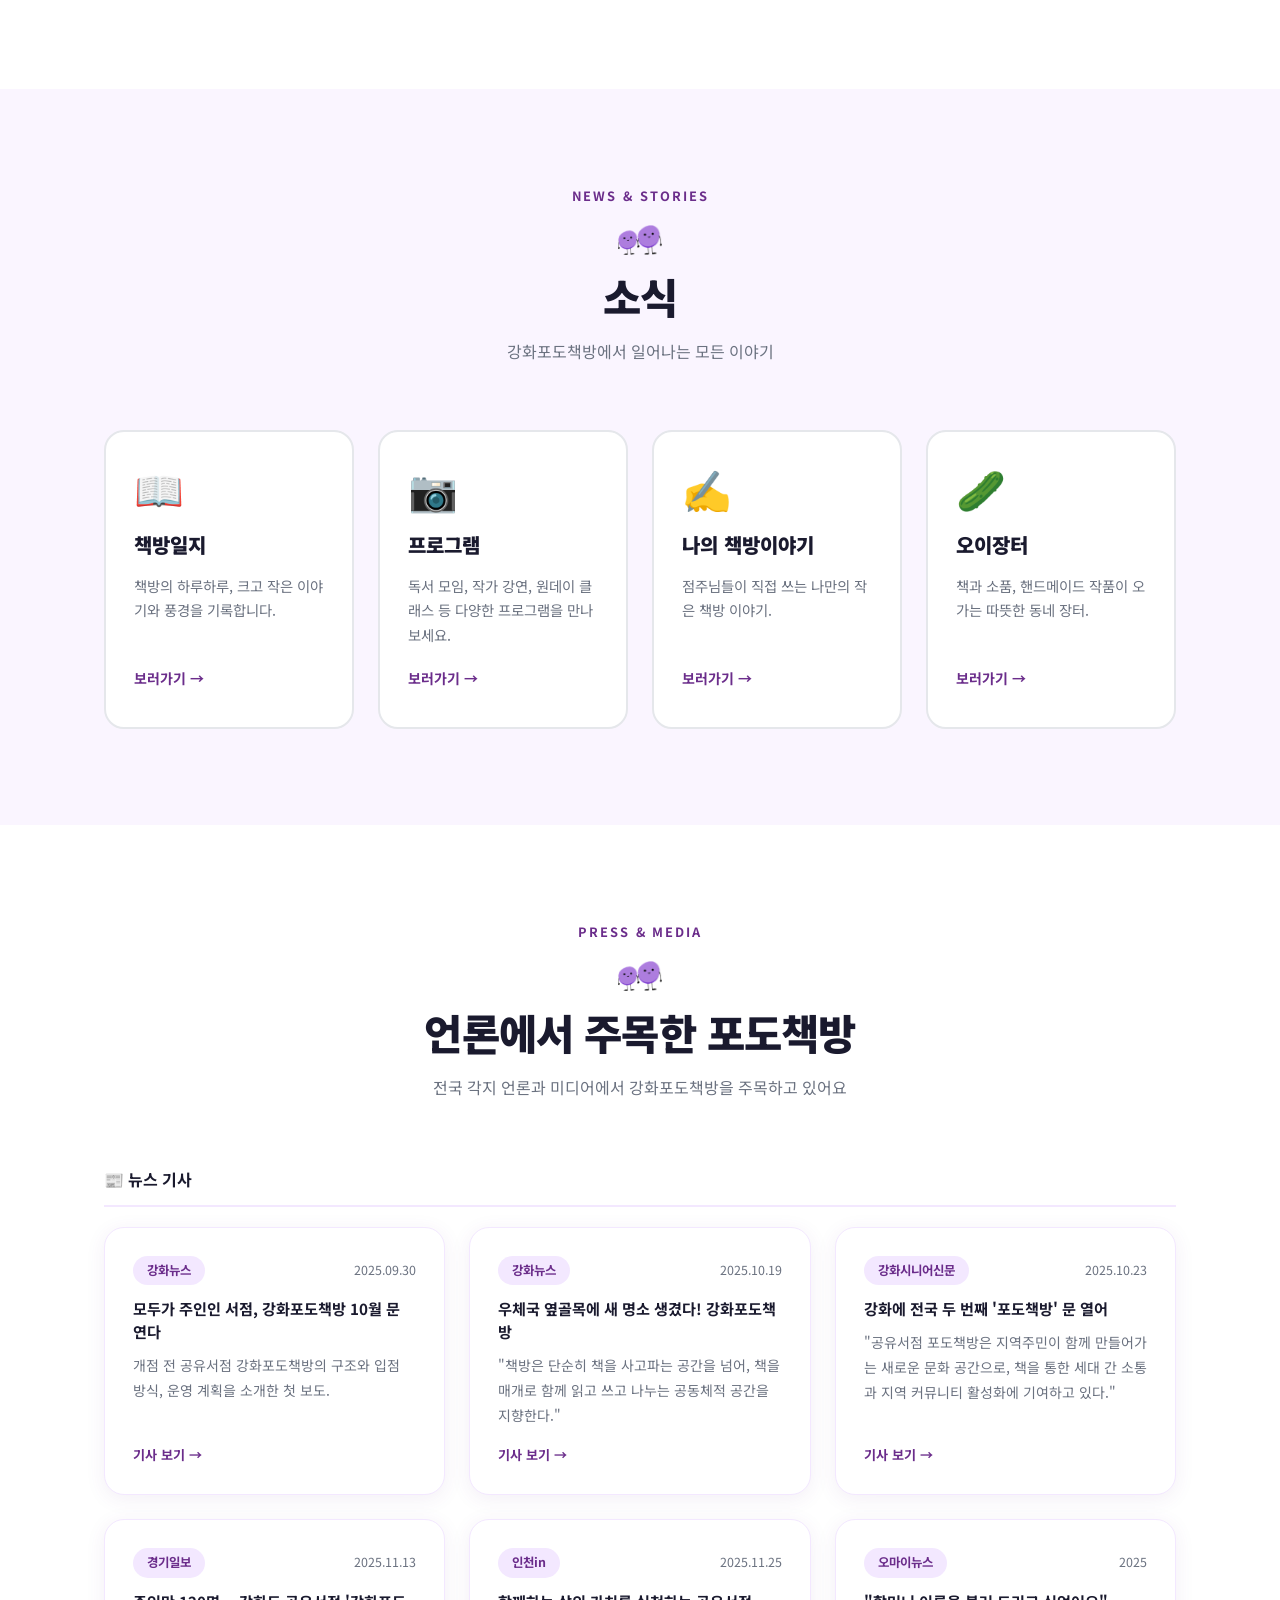
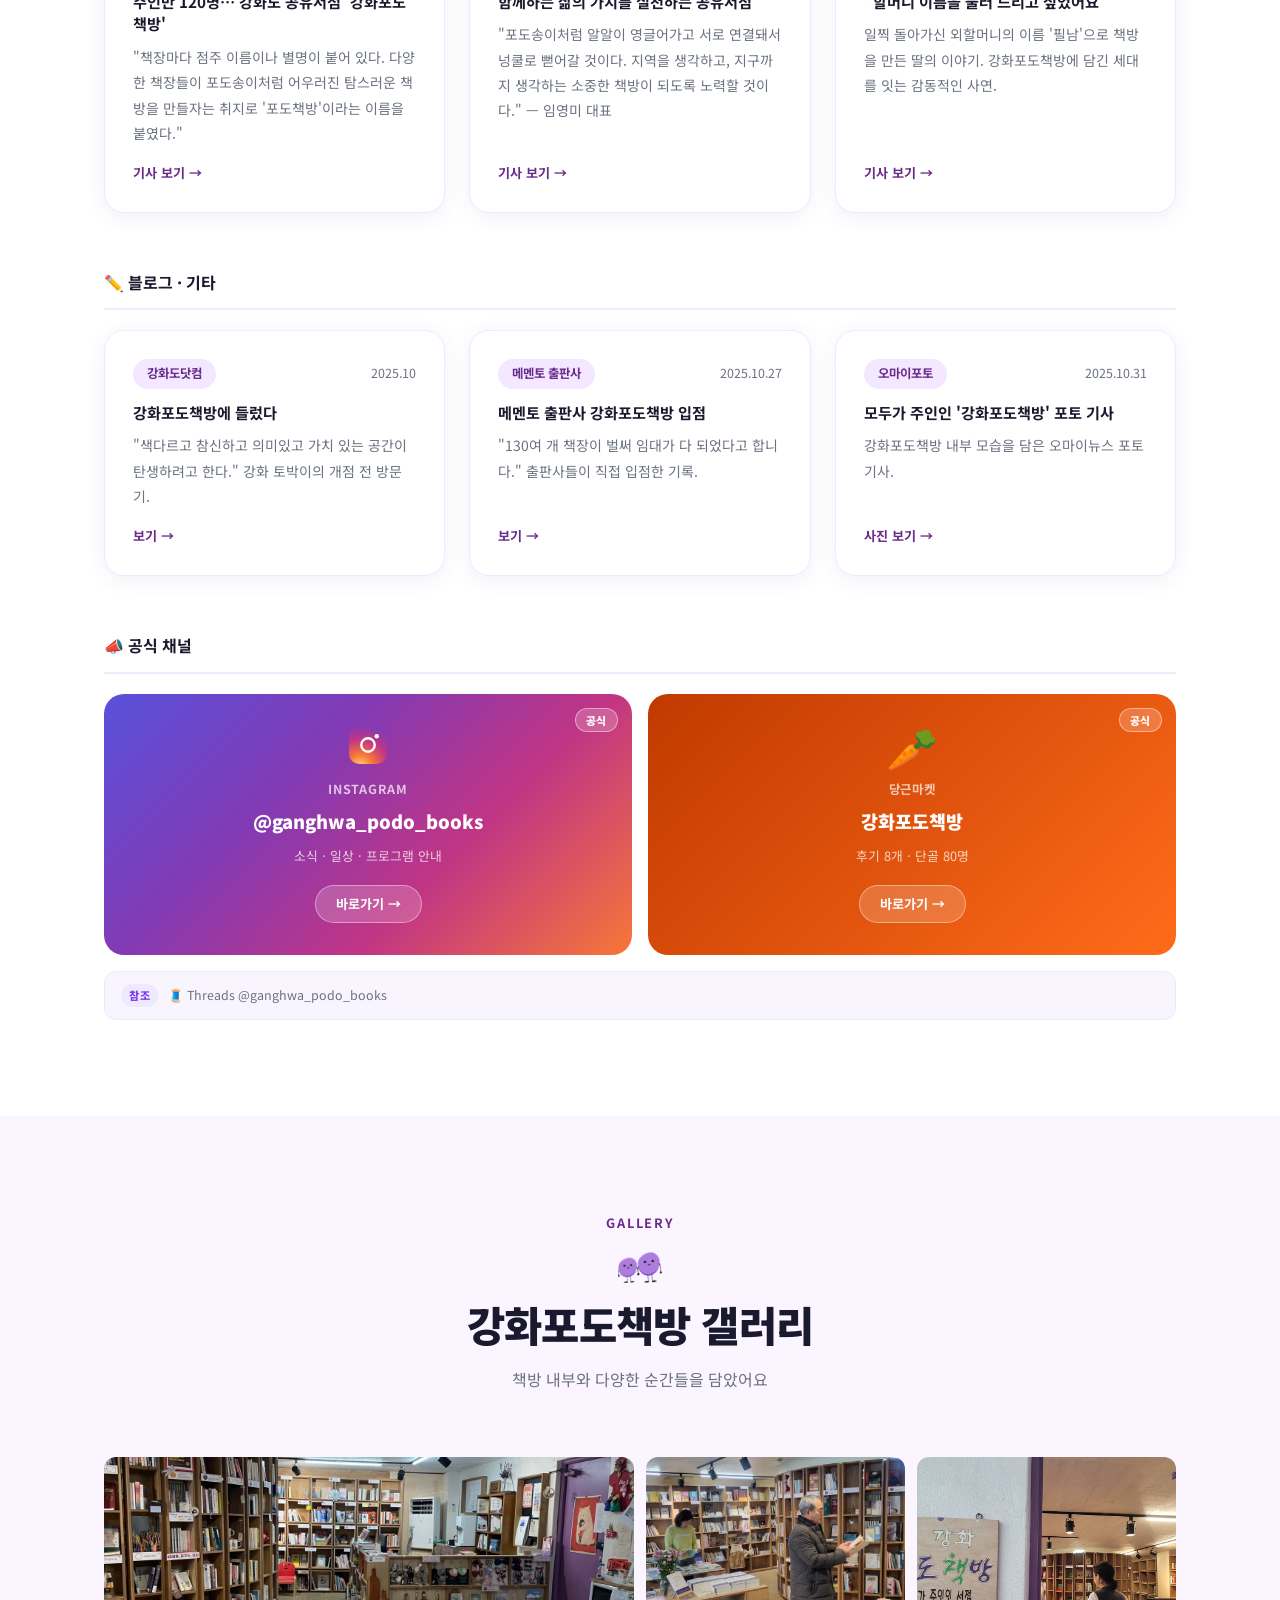
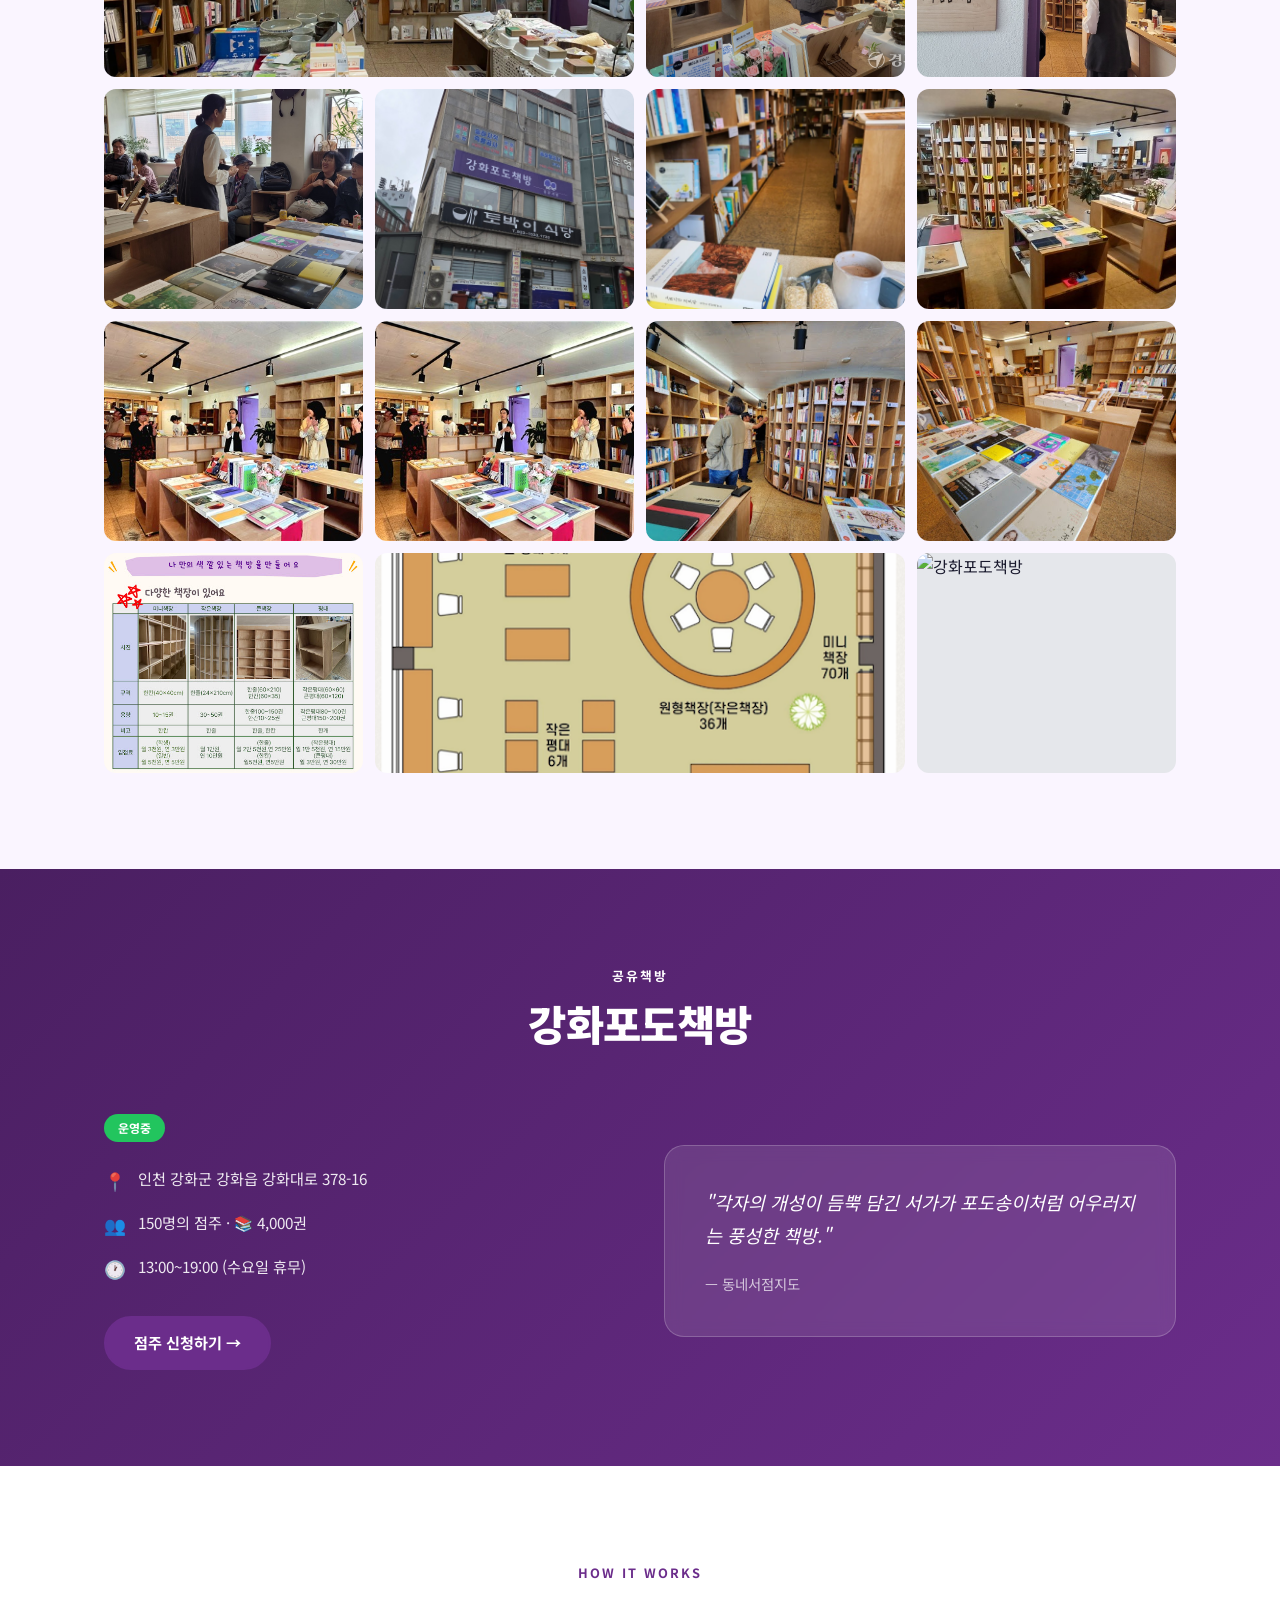
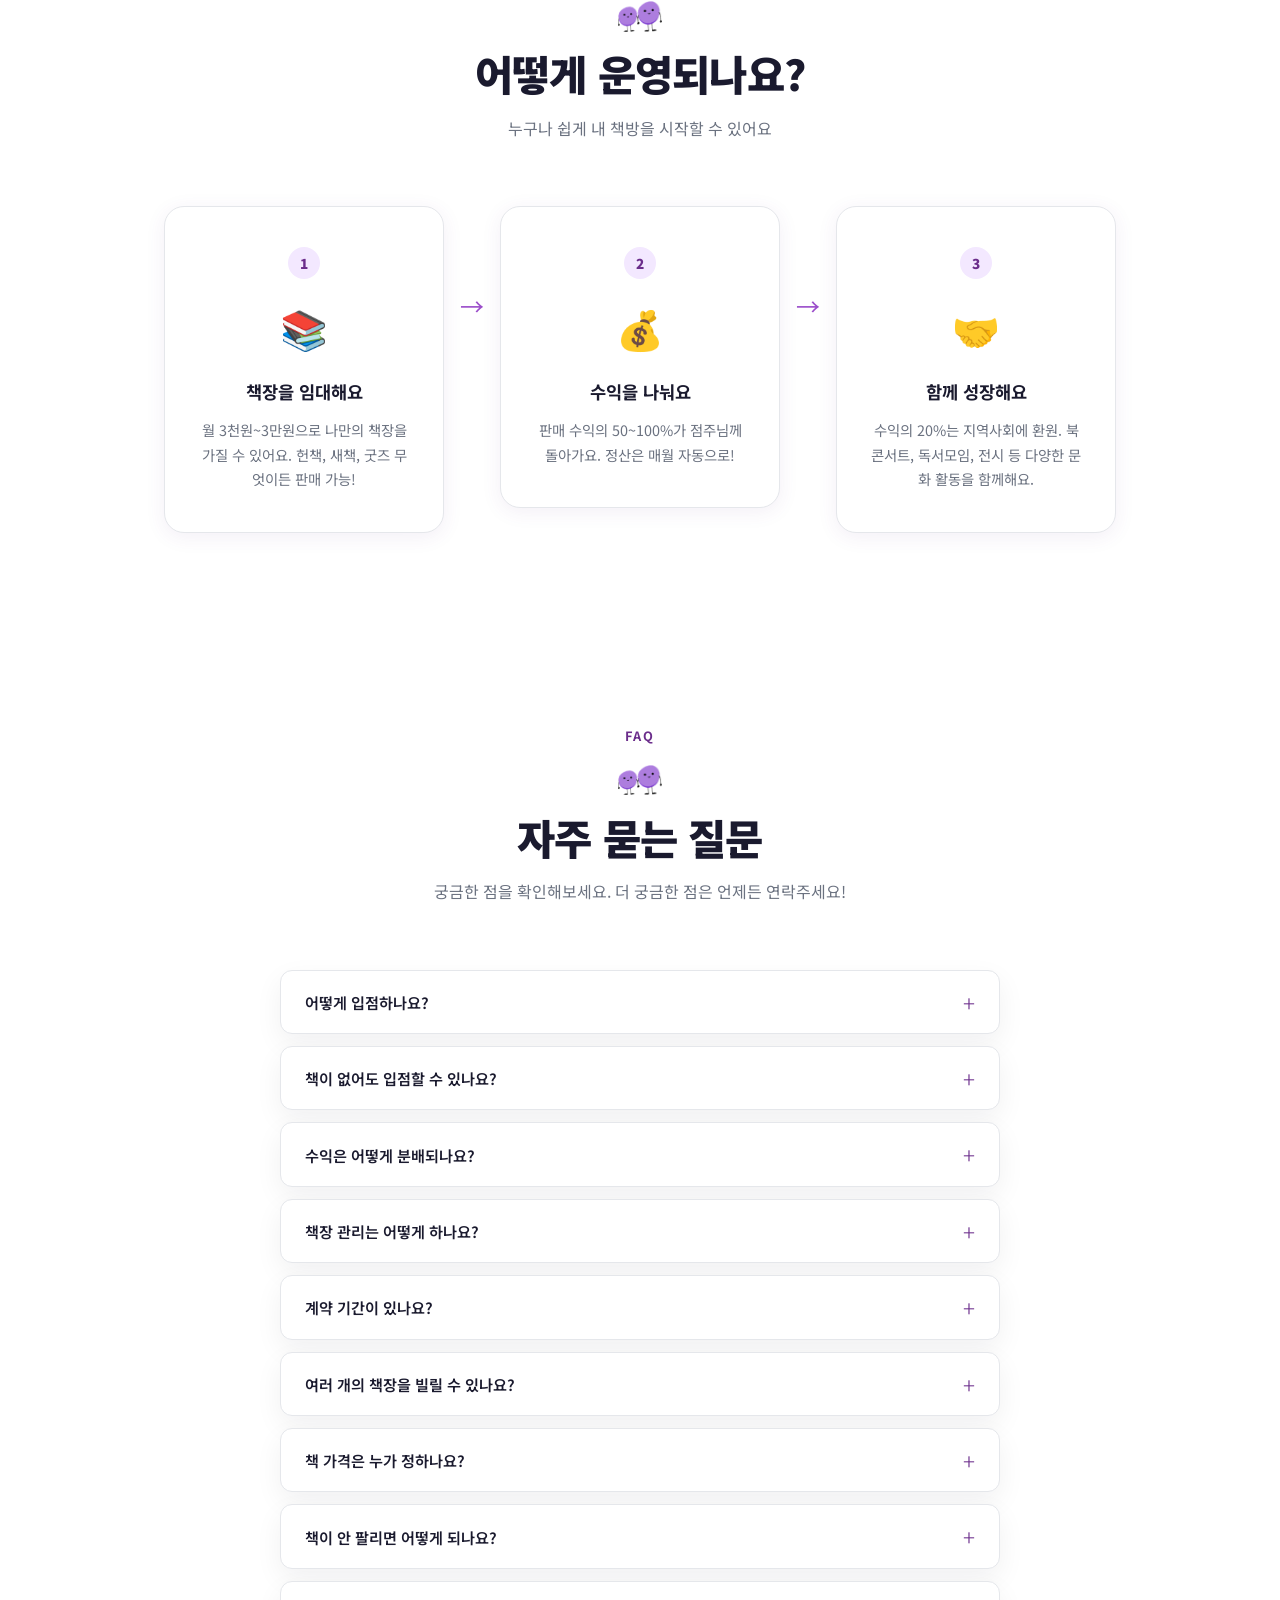
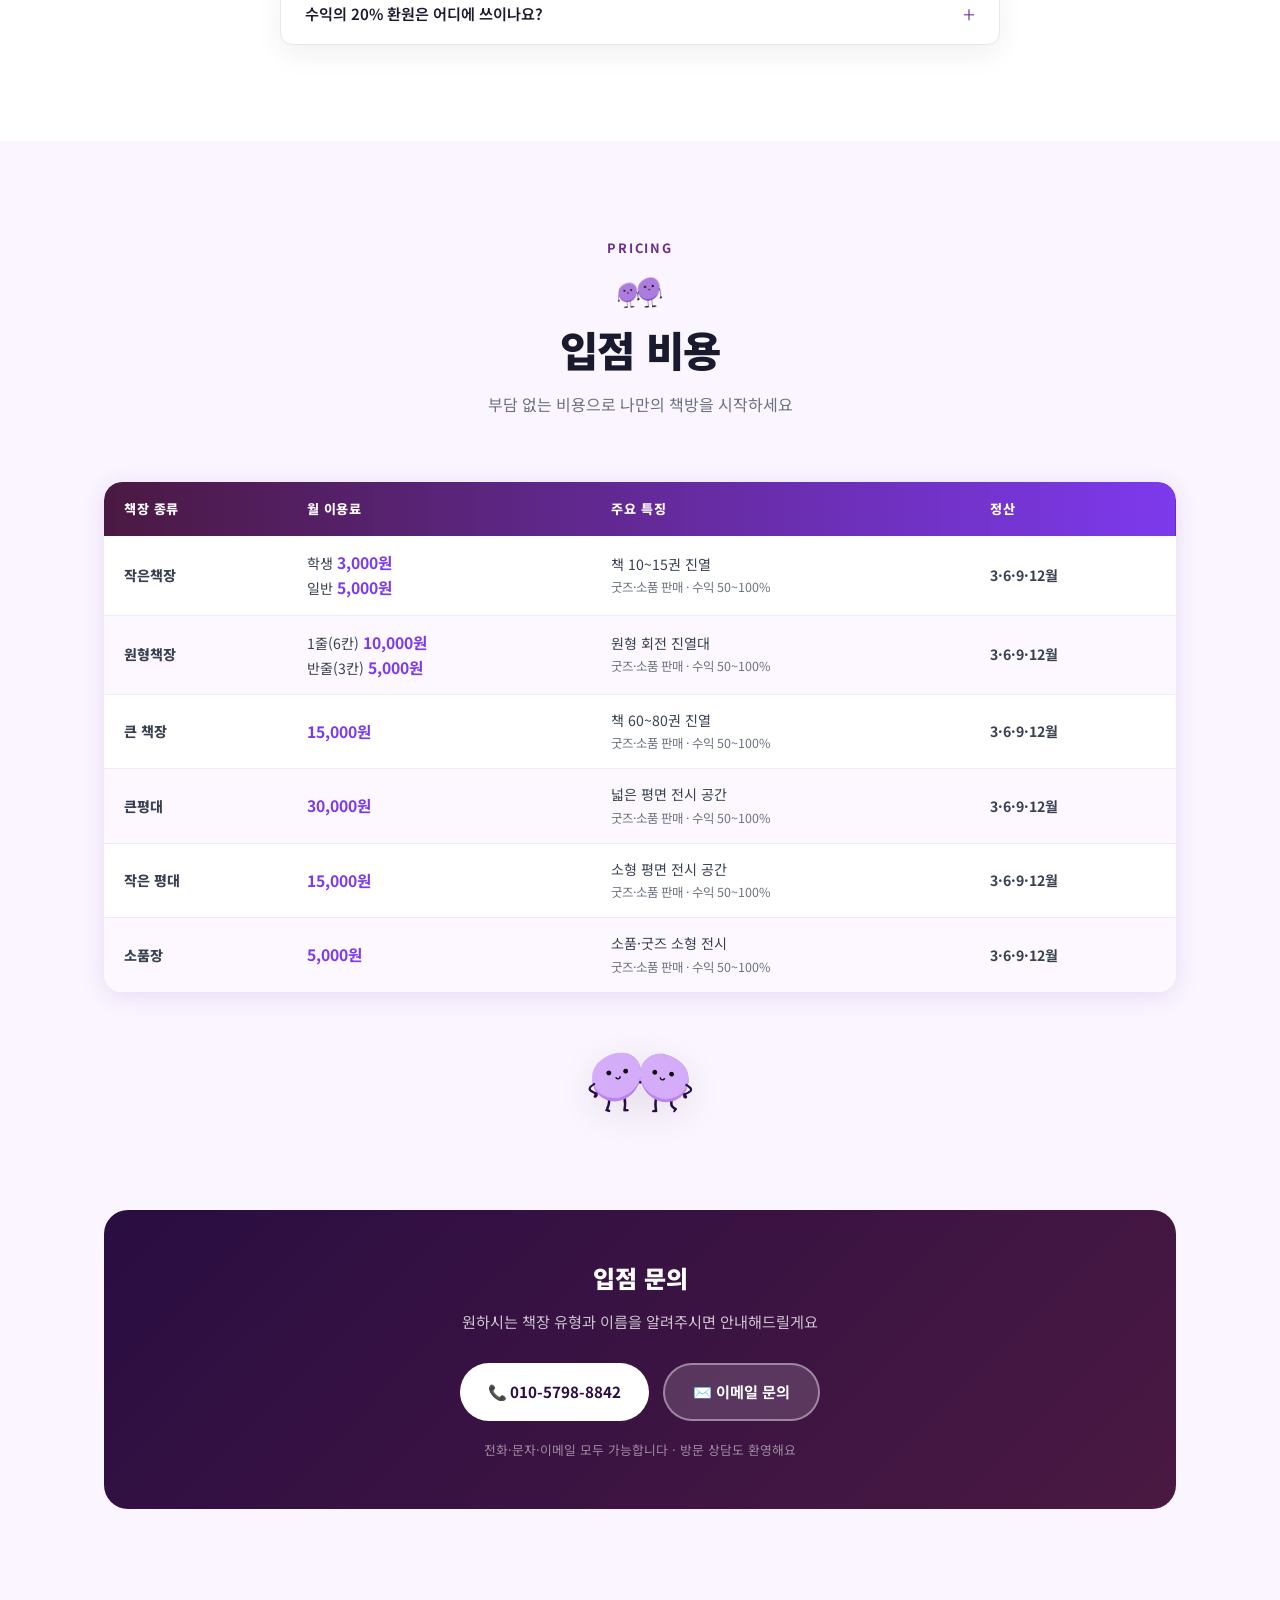
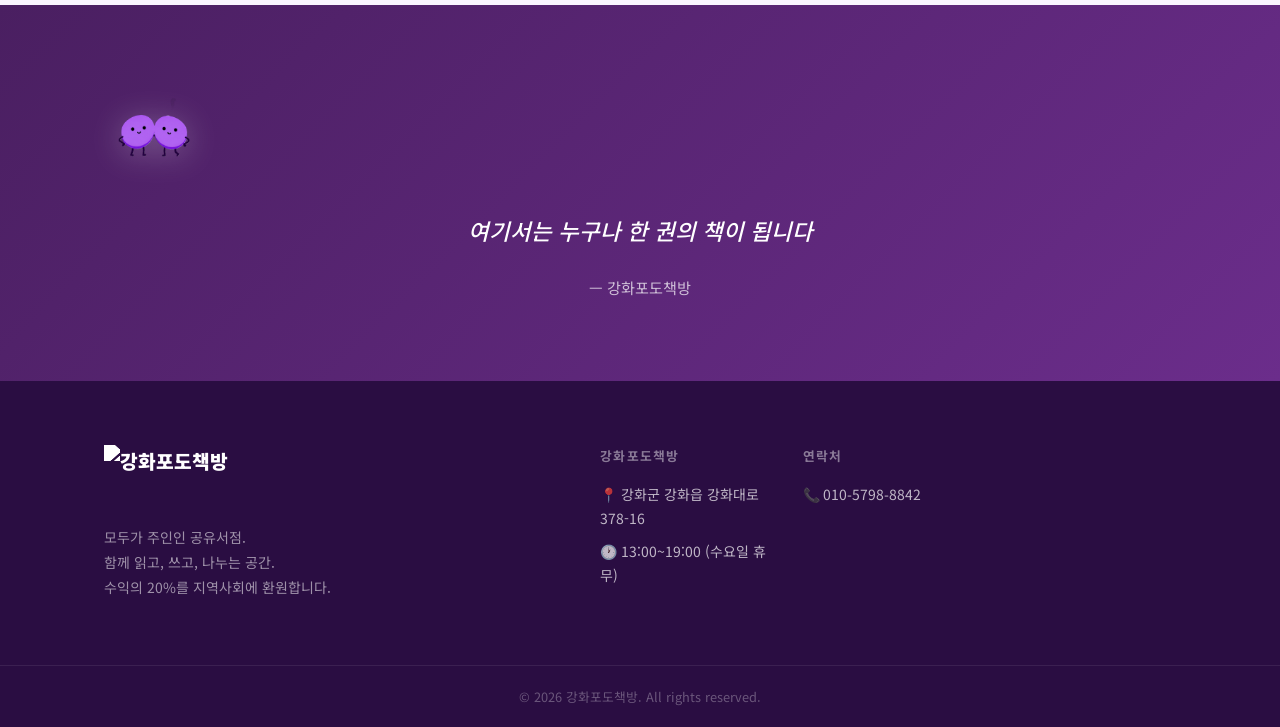
==== commit e1e08284: "ver 0.004 - 토큰 자동 갱신으로 토큰 모달 완전 제거 Made-with: Cursor" ====
--- a/index.html
+++ b/index.html
@@ -14,7 +14,7 @@
 <body>
 
   <!-- 헤더 -->
-  <div class="ver-bar">🍇 강화포도책방 &nbsp;|&nbsp; ver 0.003</div>
+  <div class="ver-bar">🍇 강화포도책방 &nbsp;|&nbsp; ver 0.004</div>
   <header class="header" id="header">
     <div class="container header__inner">
       <a href="#" class="header__logo">
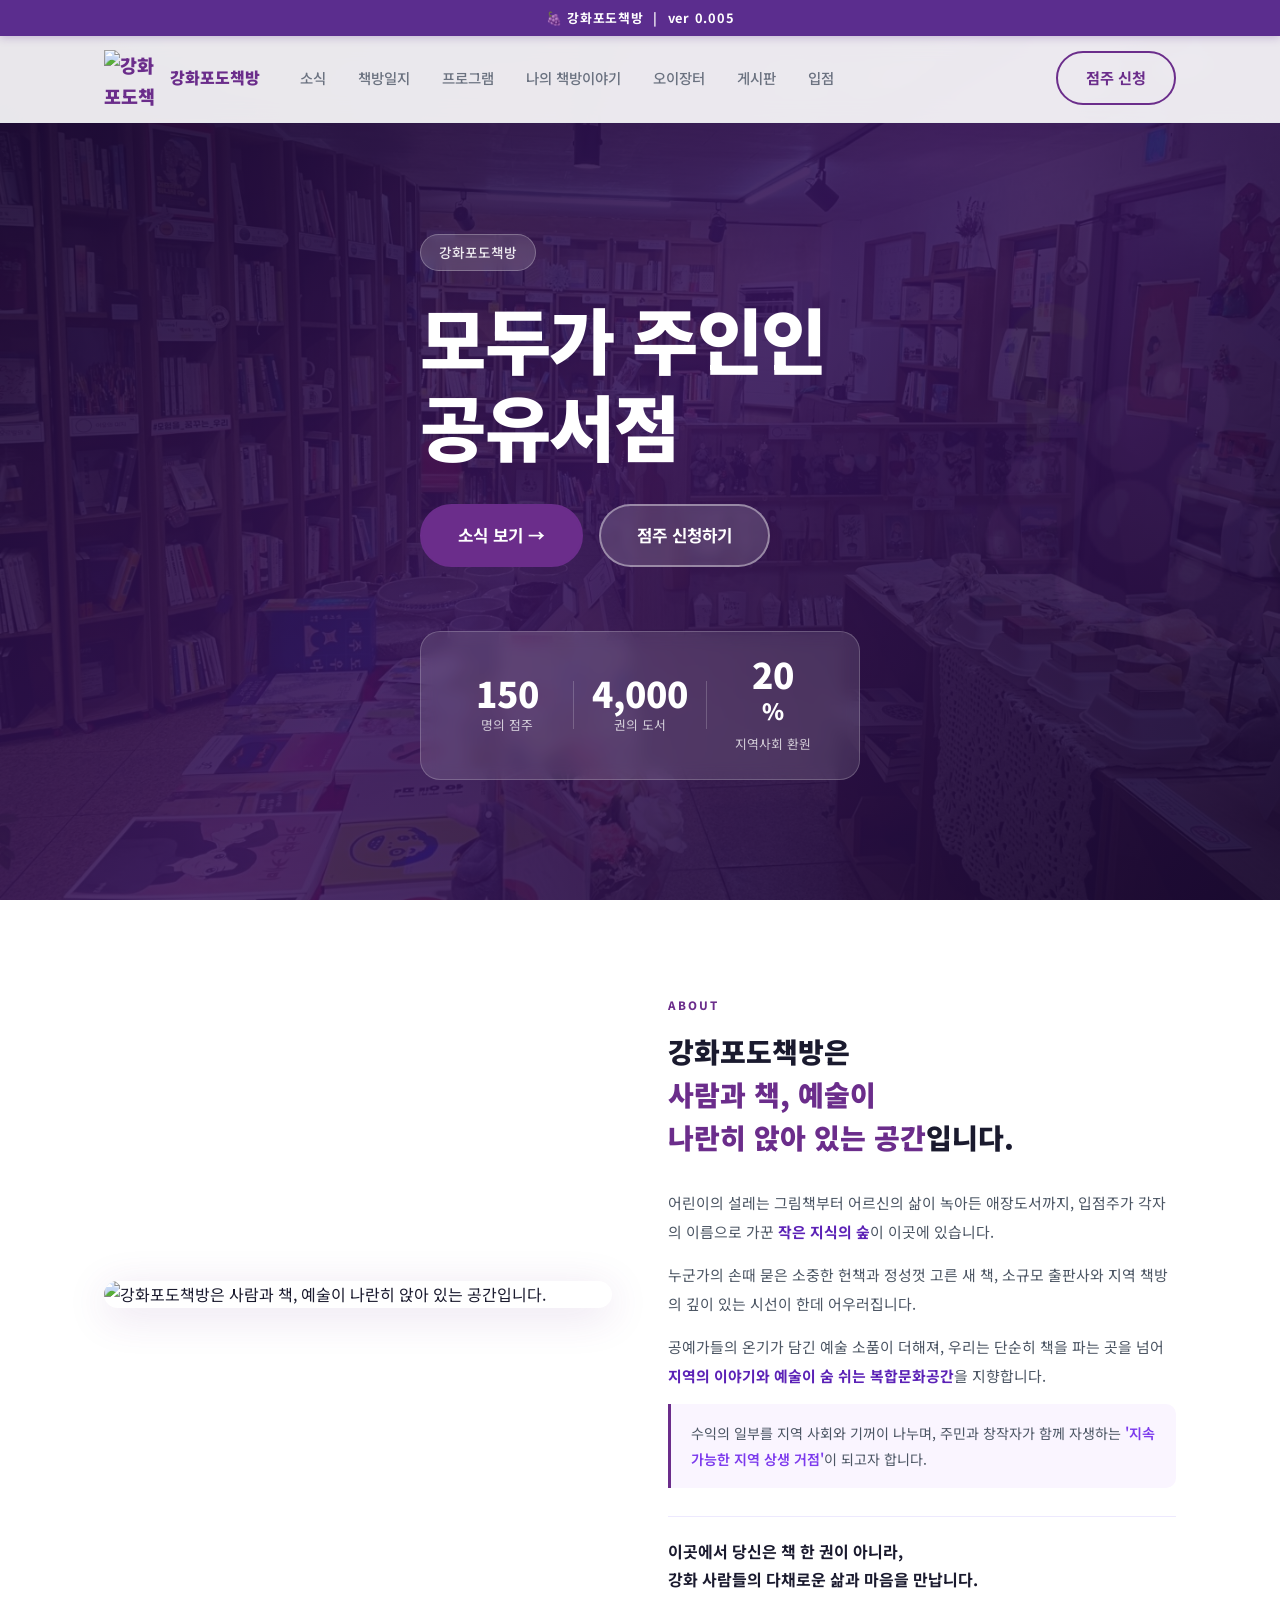
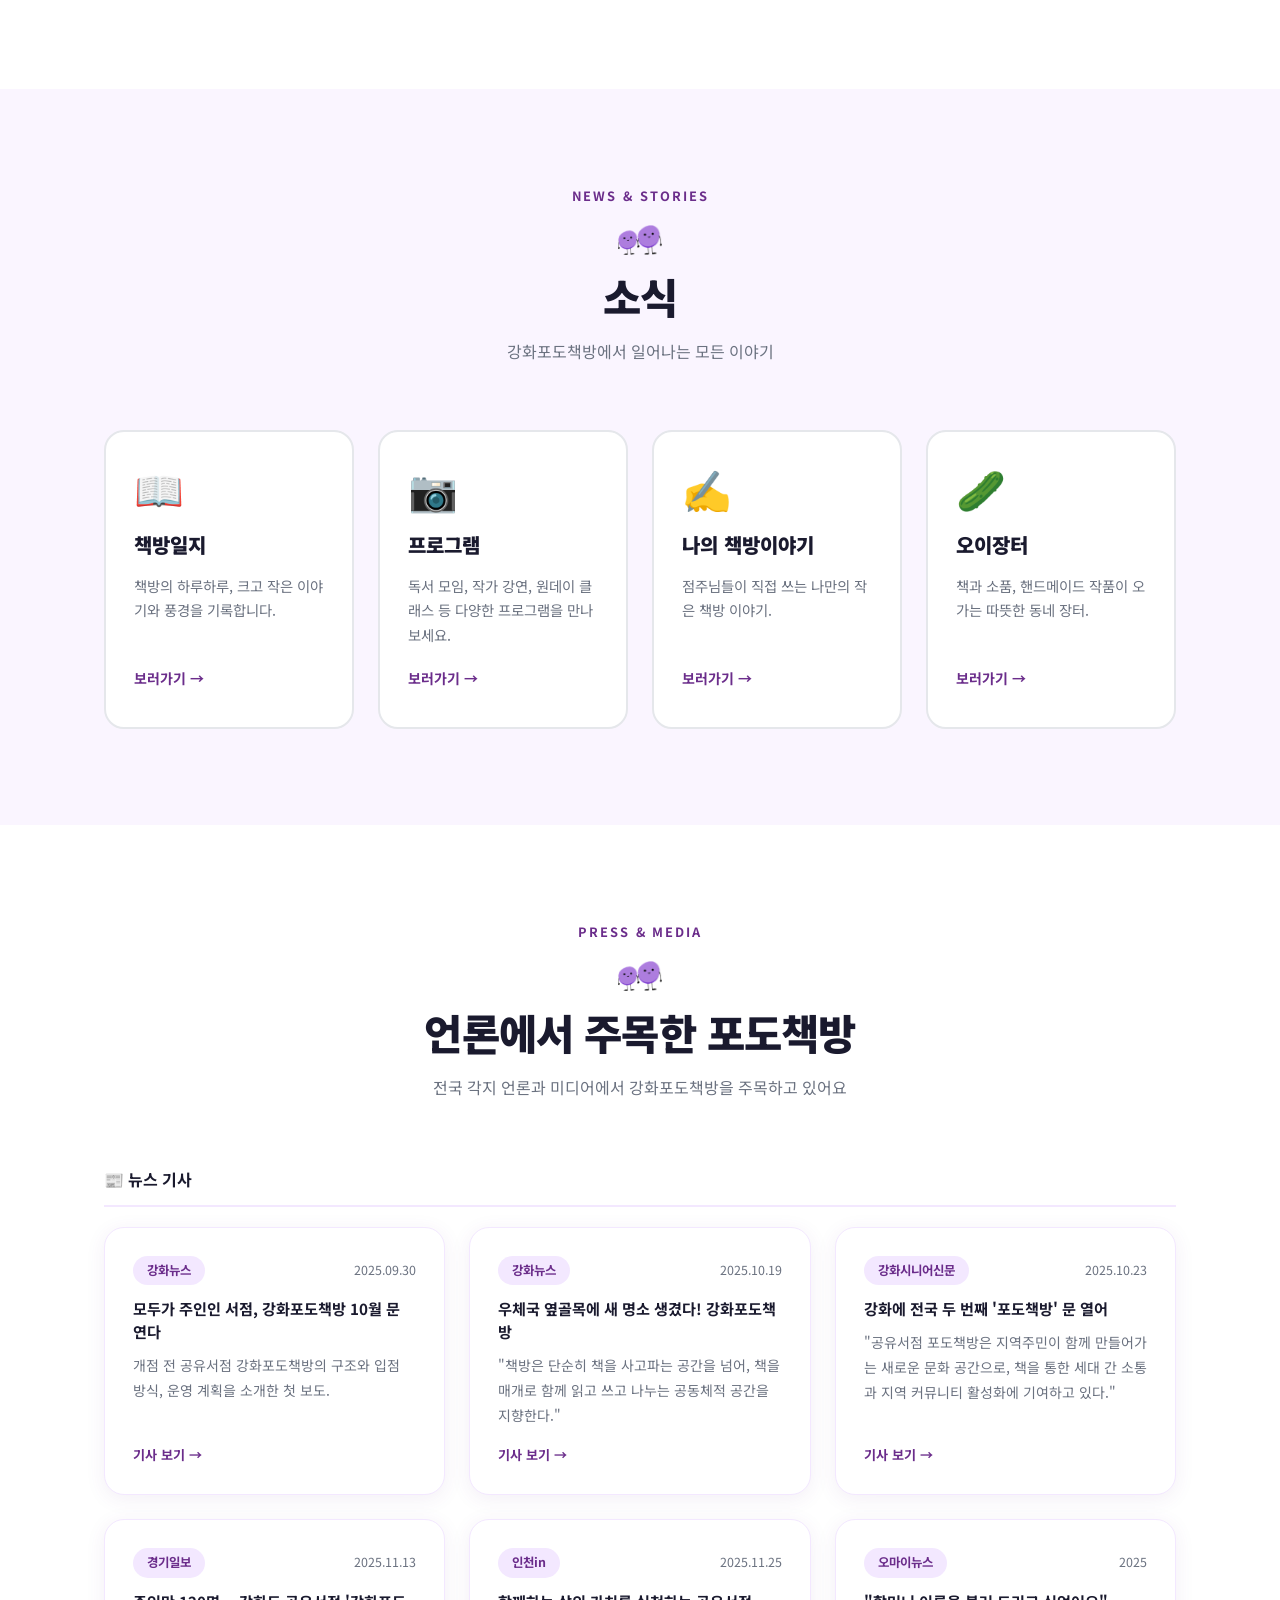
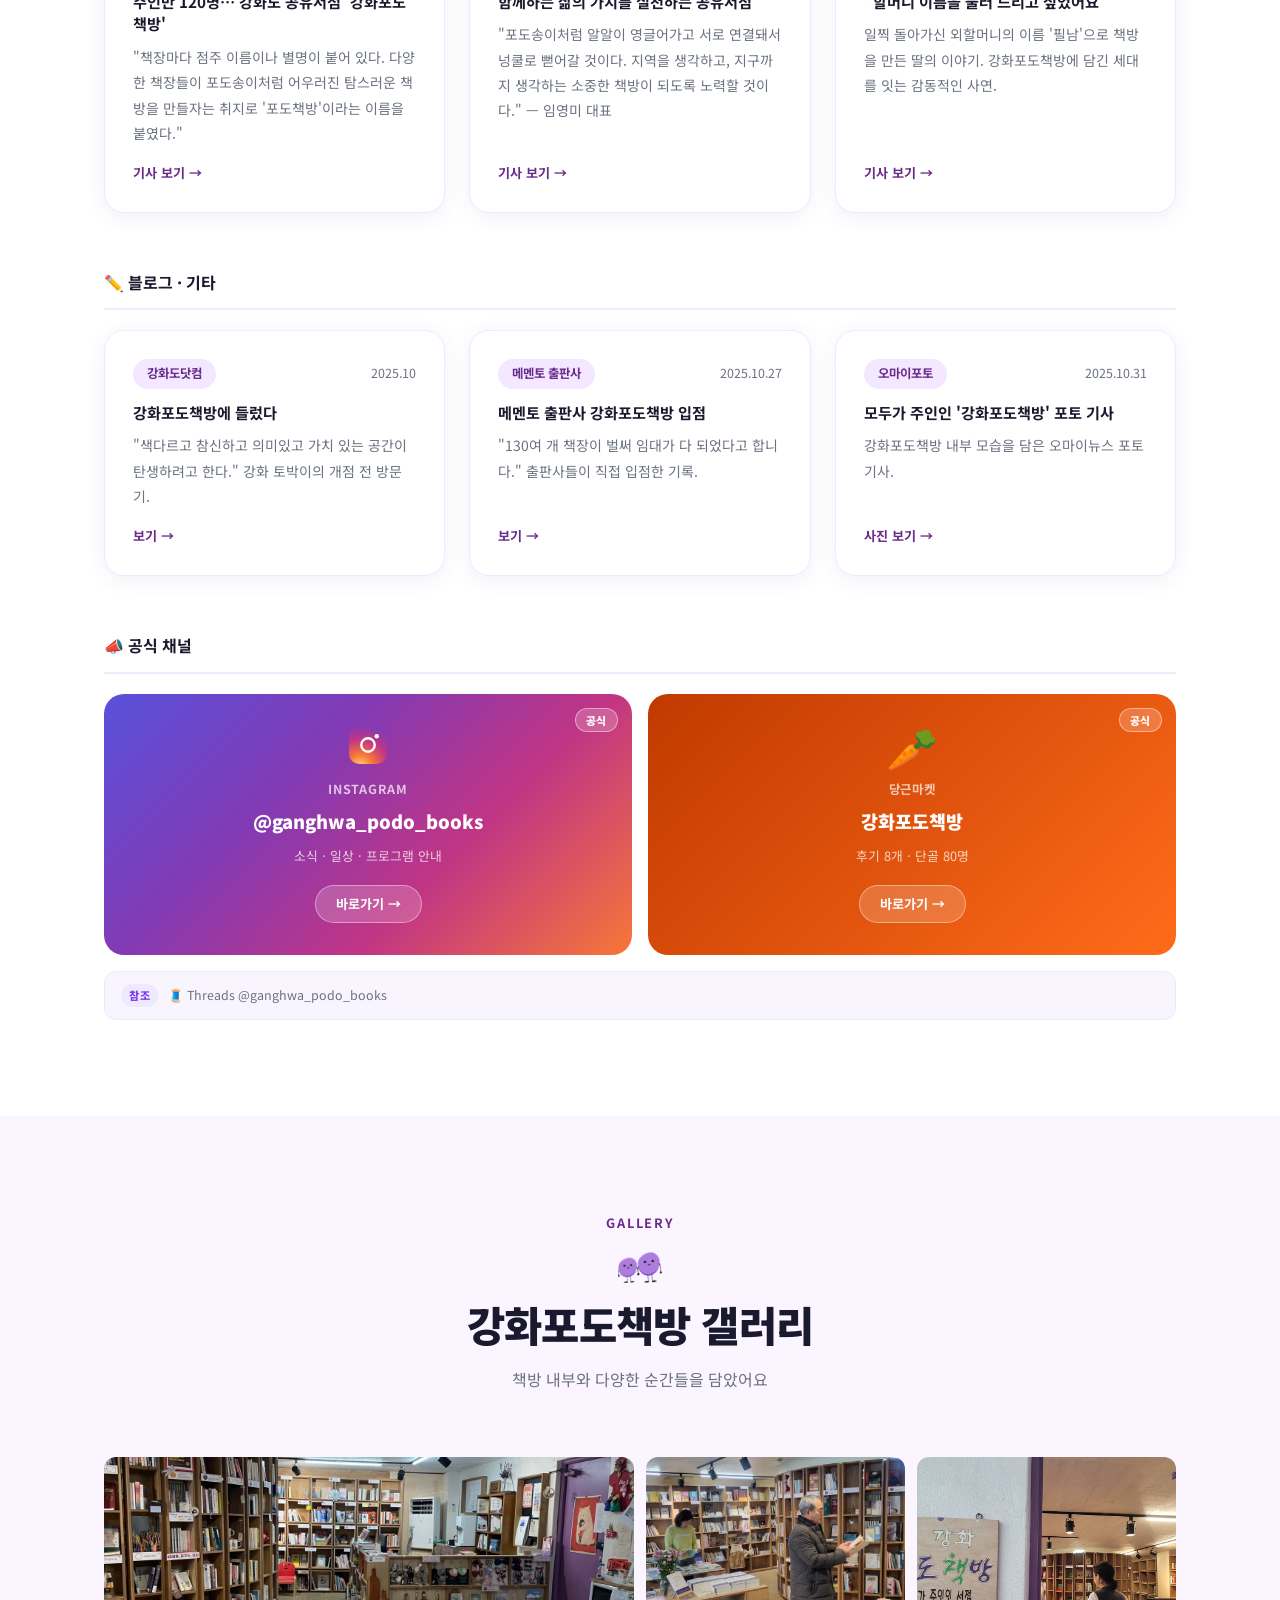
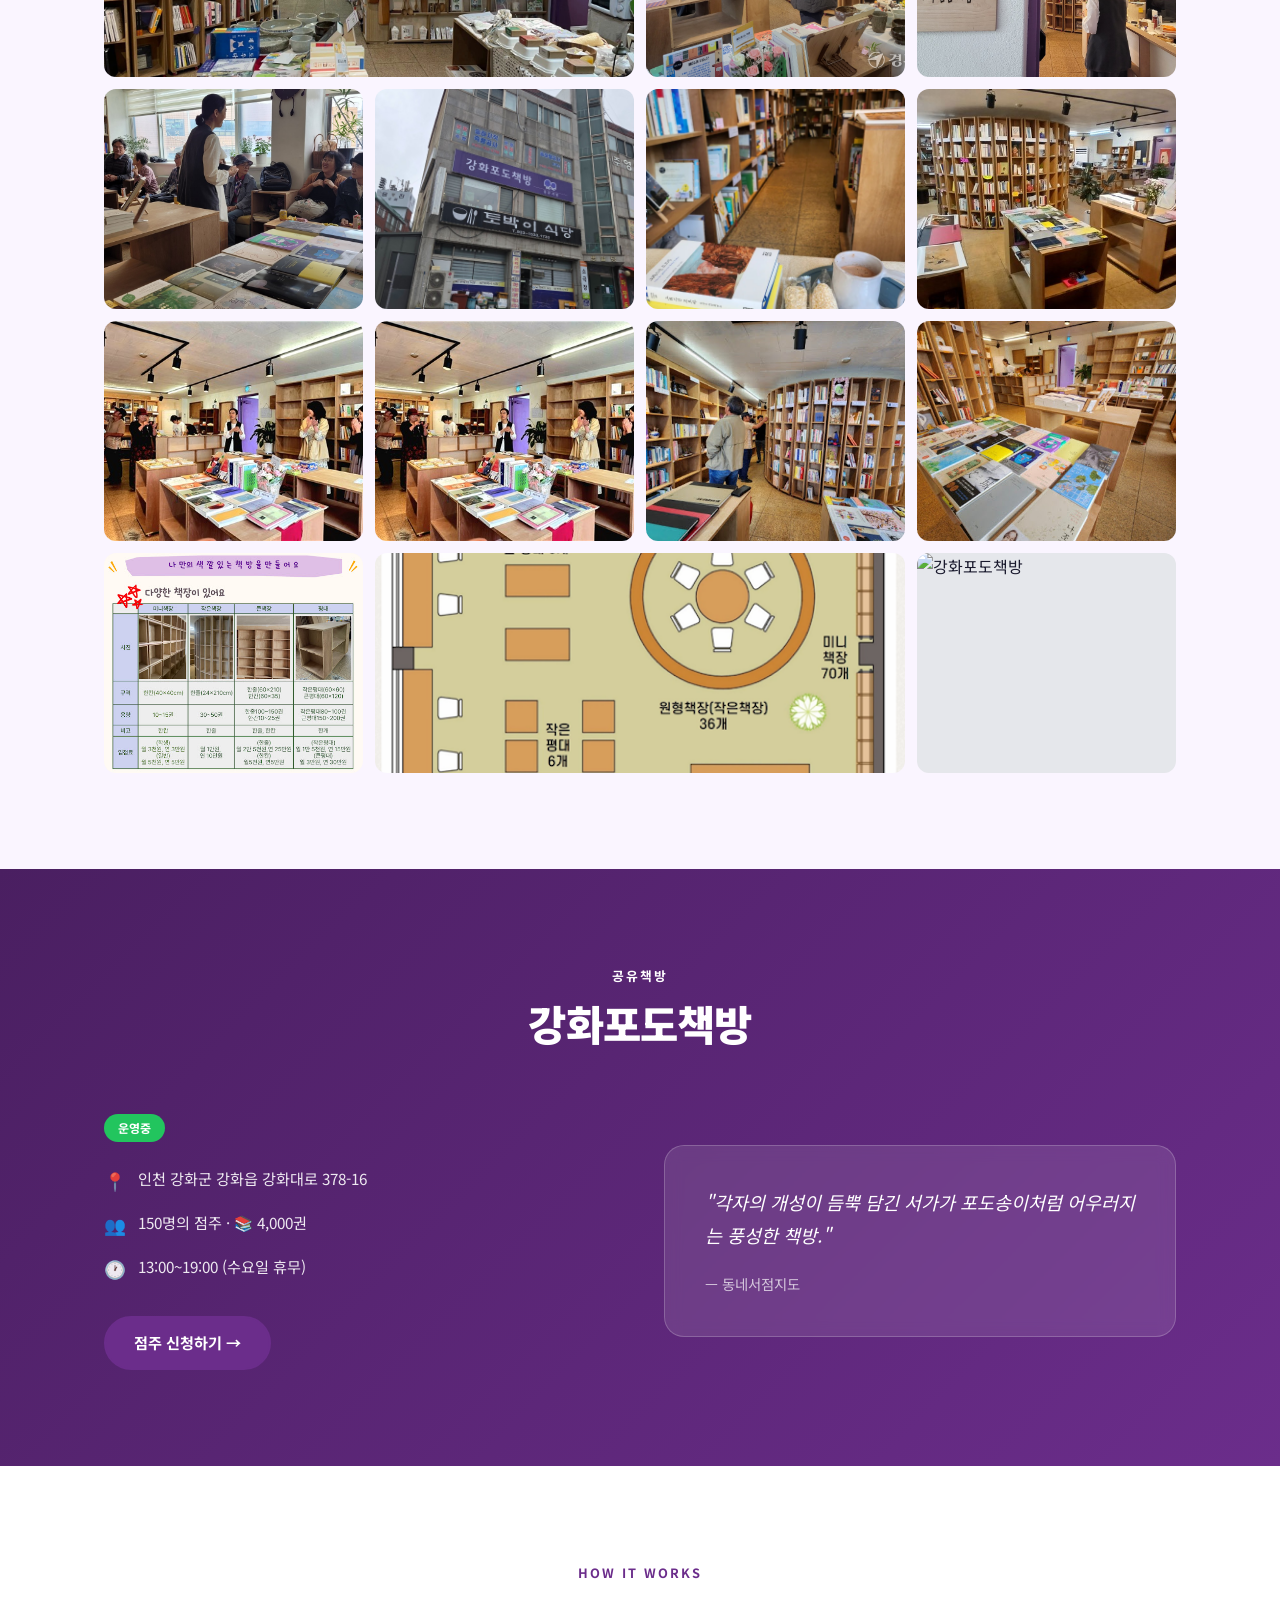
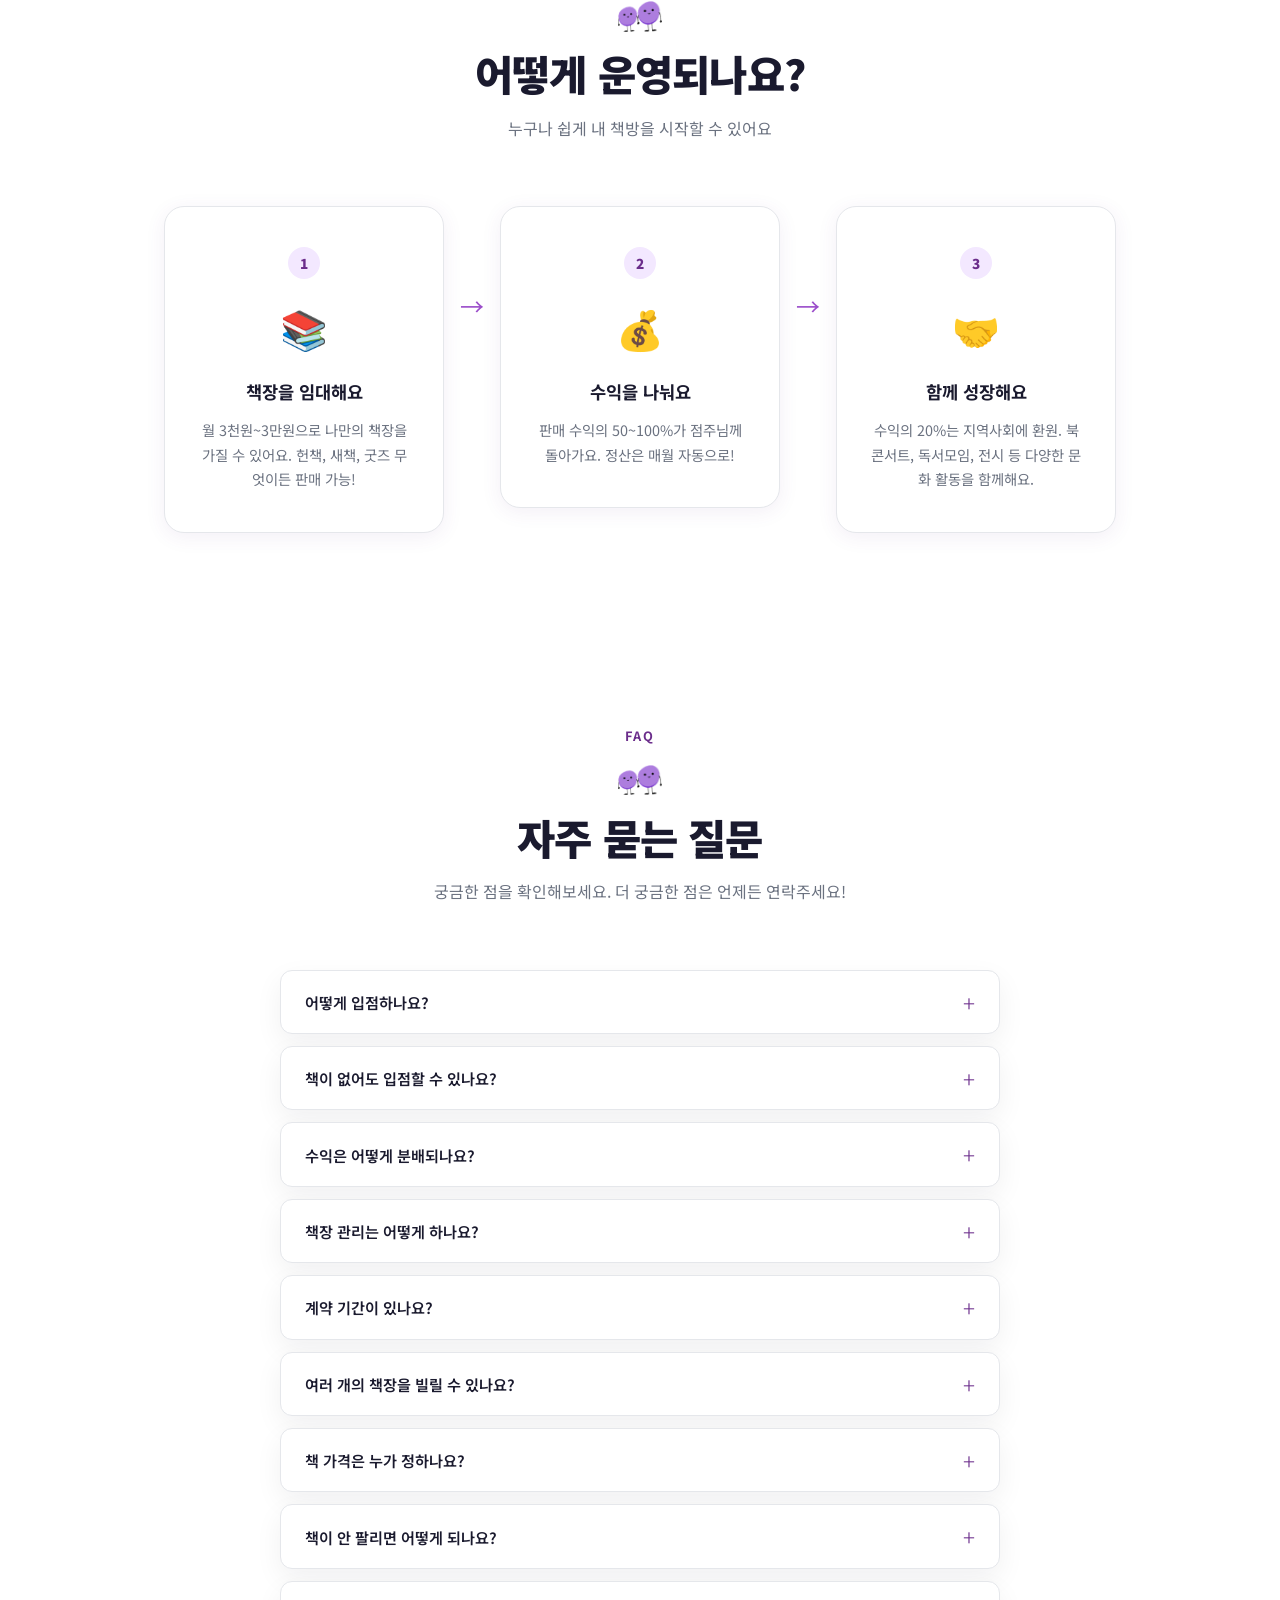
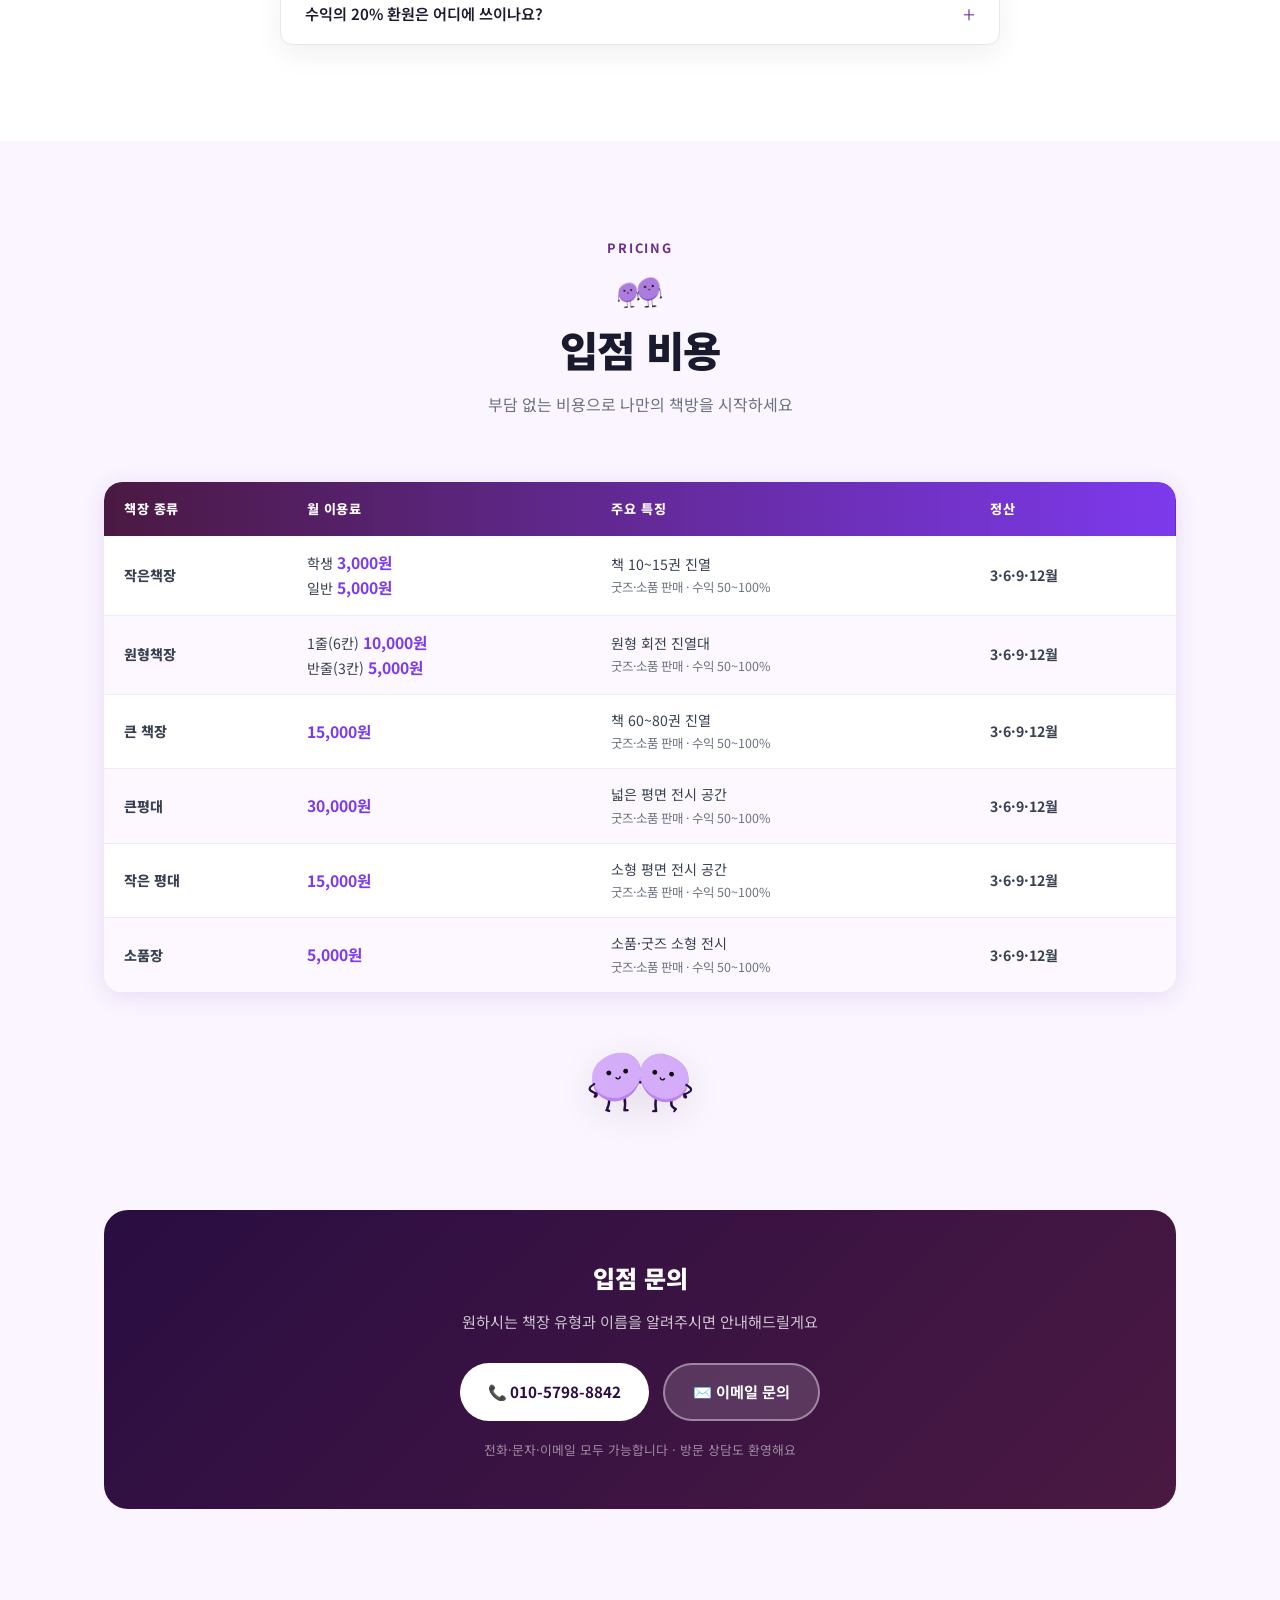
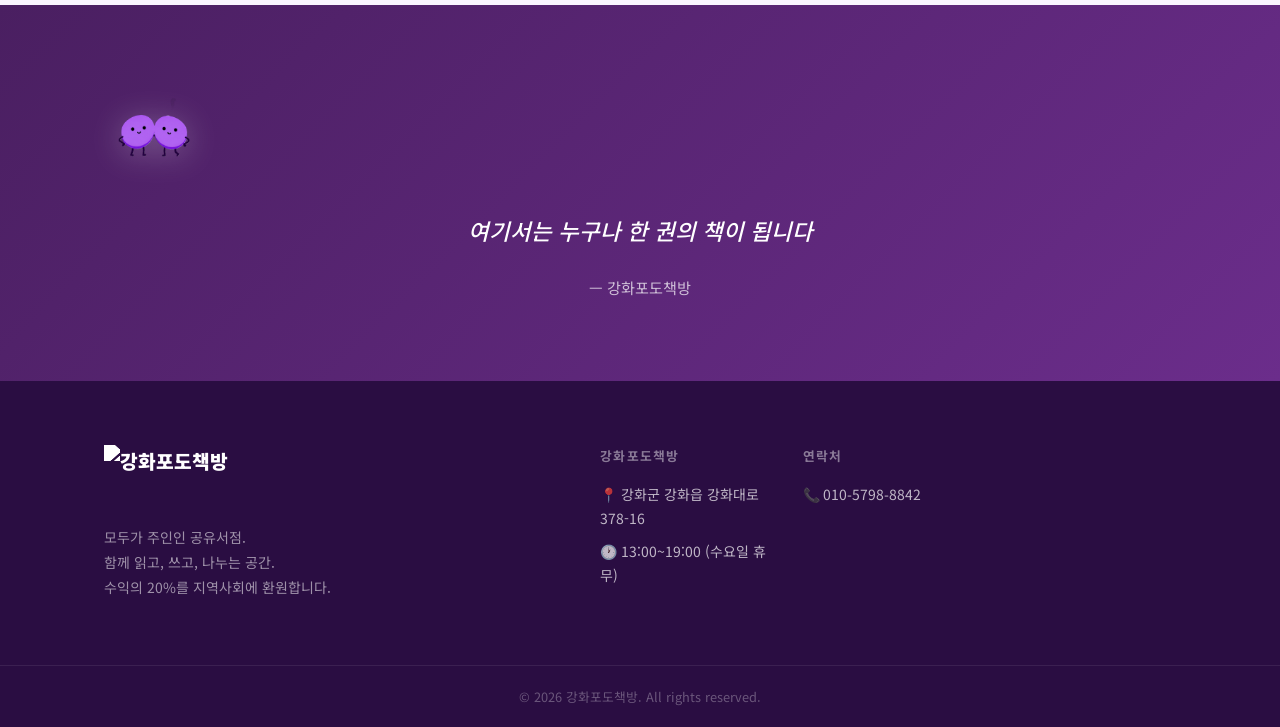
==== commit 39099834: "ver 0.005 - journal.html 만료 토큰 제거, AC.getToken() 통합 Made-with: Cursor" ====
--- a/index.html
+++ b/index.html
@@ -14,7 +14,7 @@
 <body>
 
   <!-- 헤더 -->
-  <div class="ver-bar">🍇 강화포도책방 &nbsp;|&nbsp; ver 0.004</div>
+  <div class="ver-bar">🍇 강화포도책방 &nbsp;|&nbsp; ver 0.005</div>
   <header class="header" id="header">
     <div class="container header__inner">
       <a href="#" class="header__logo">
